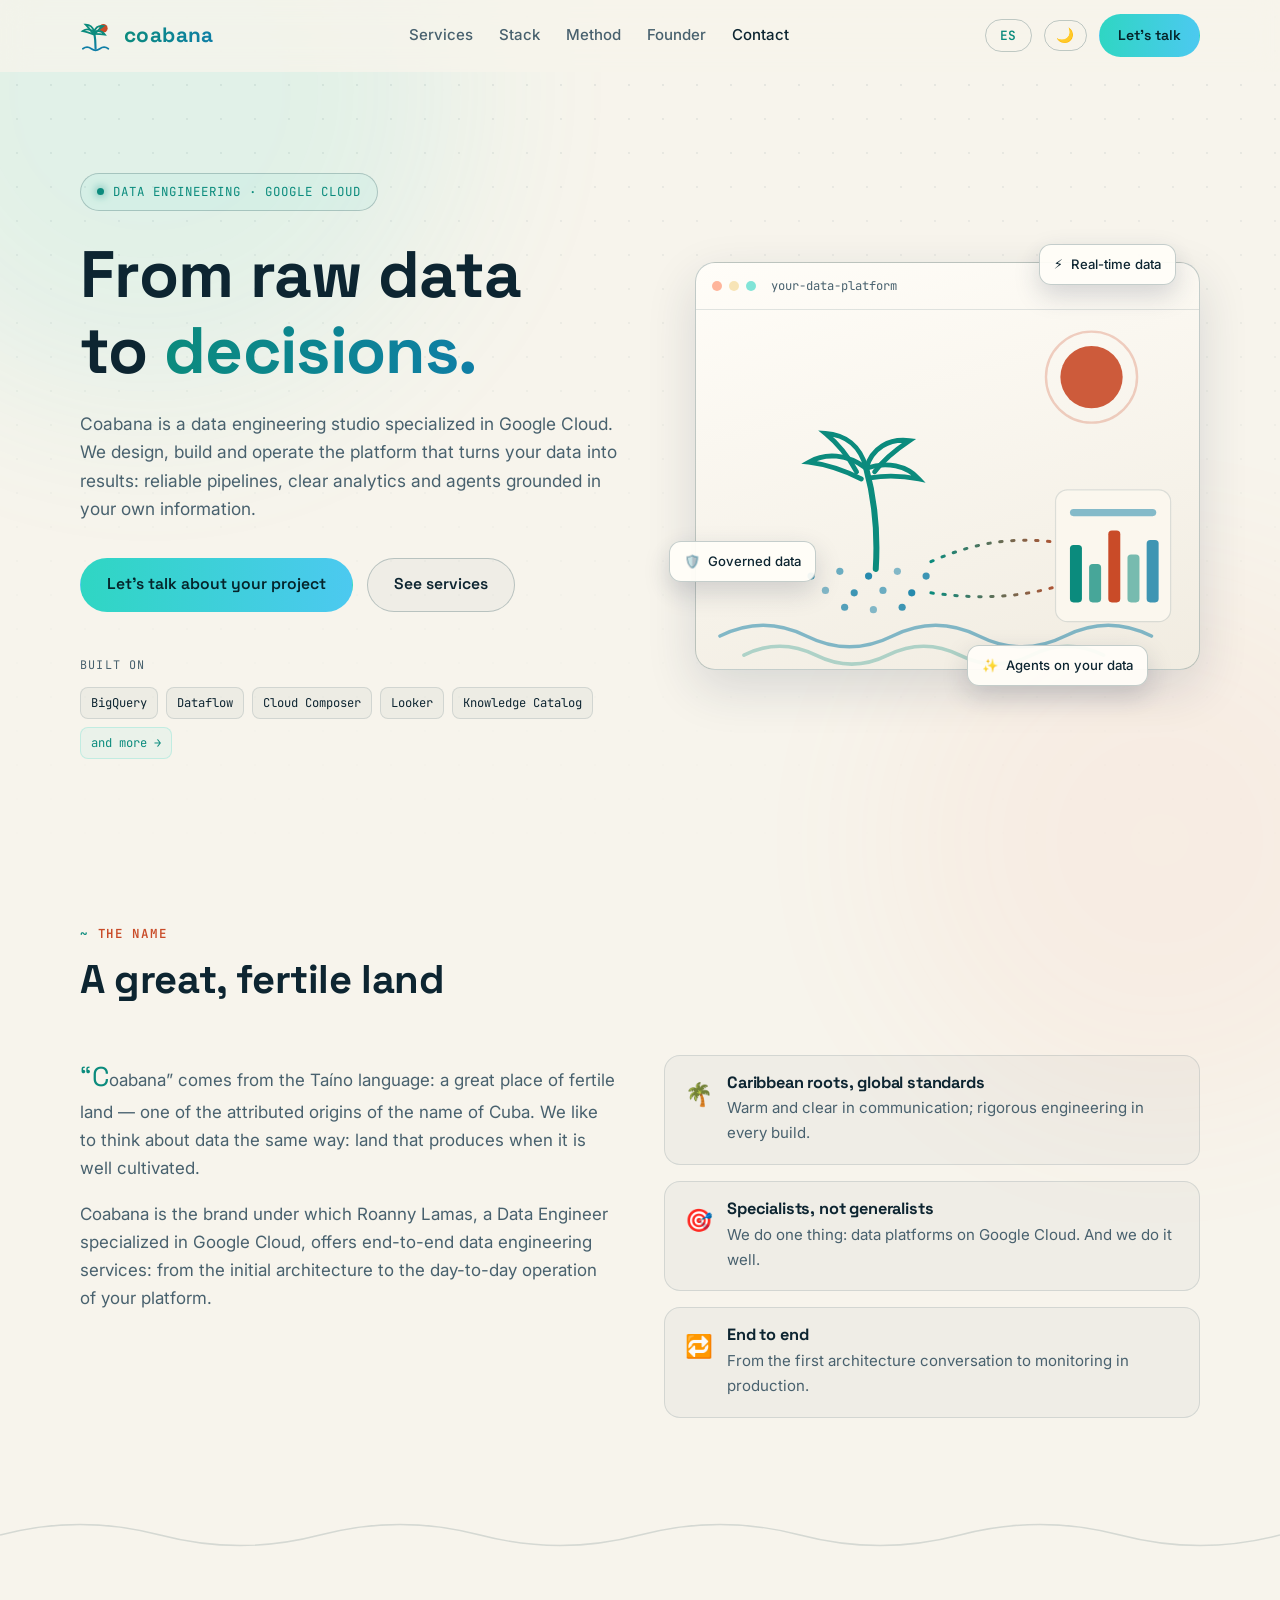
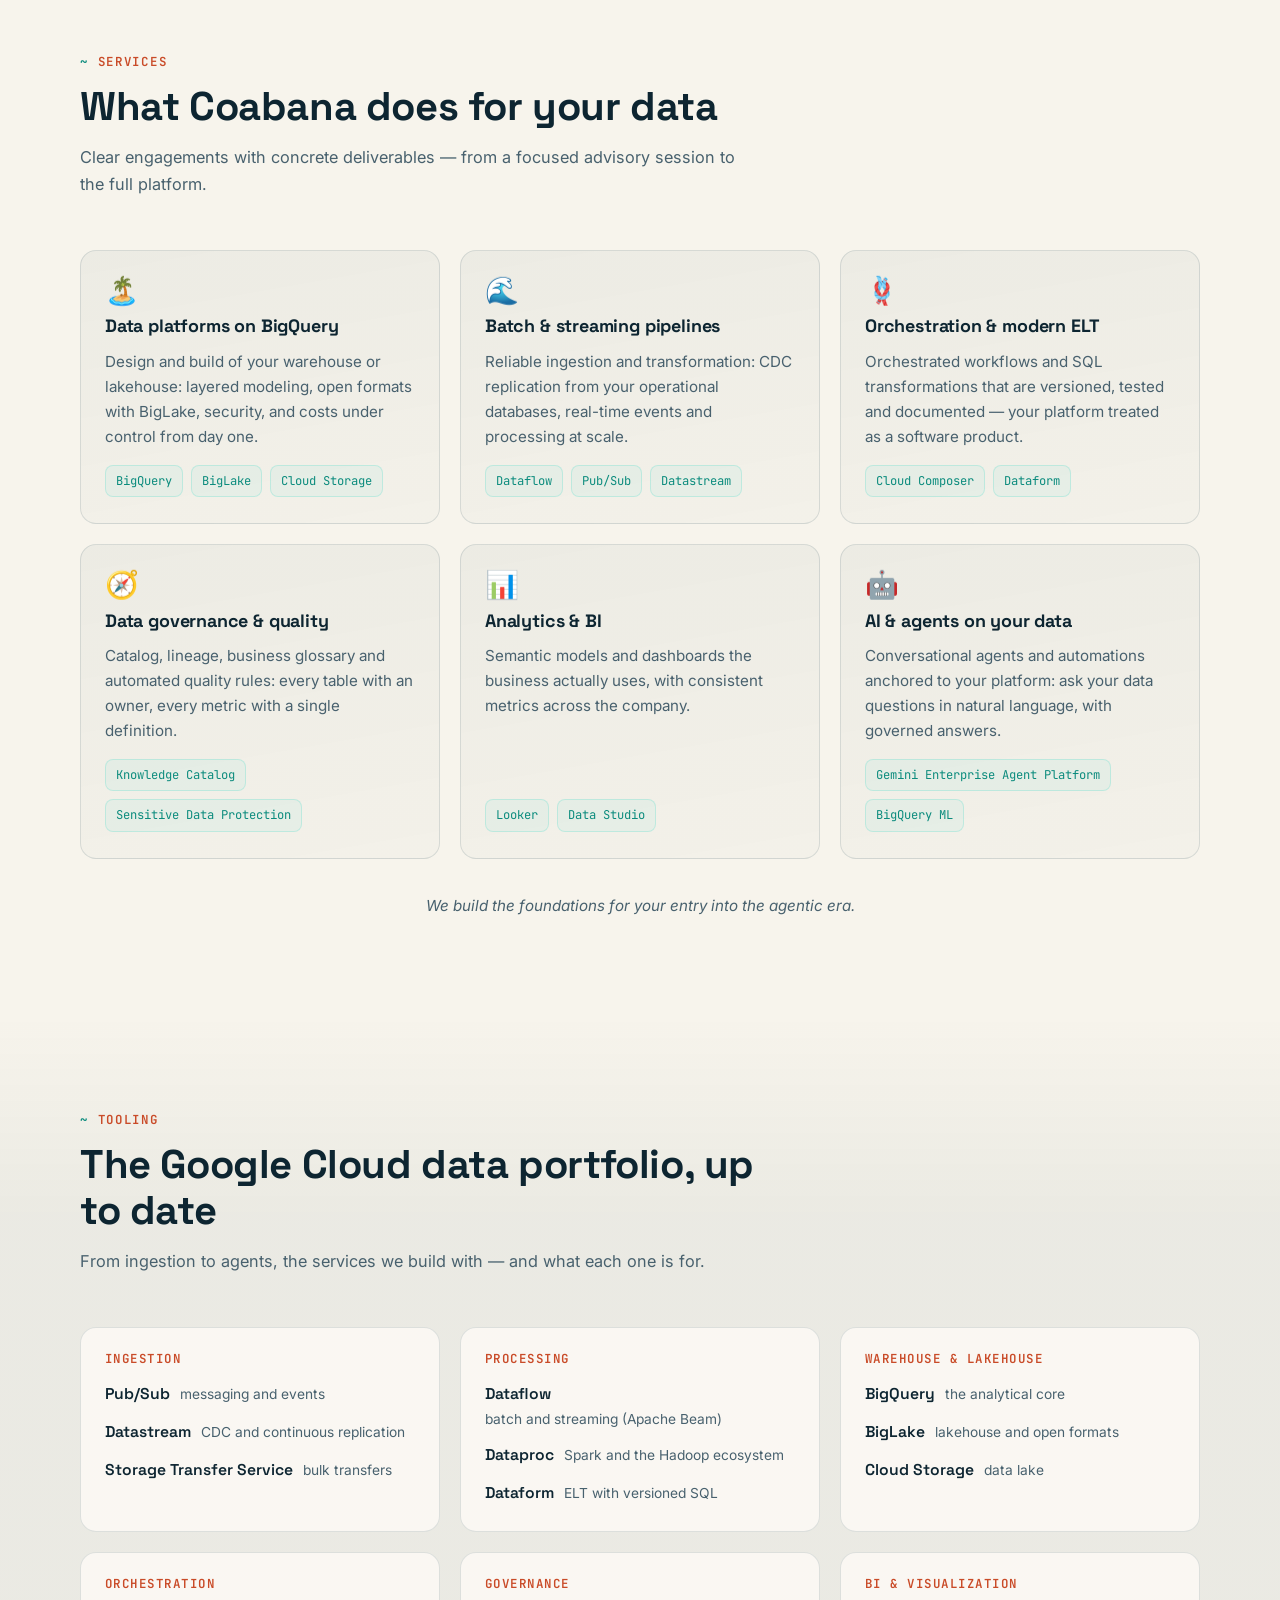
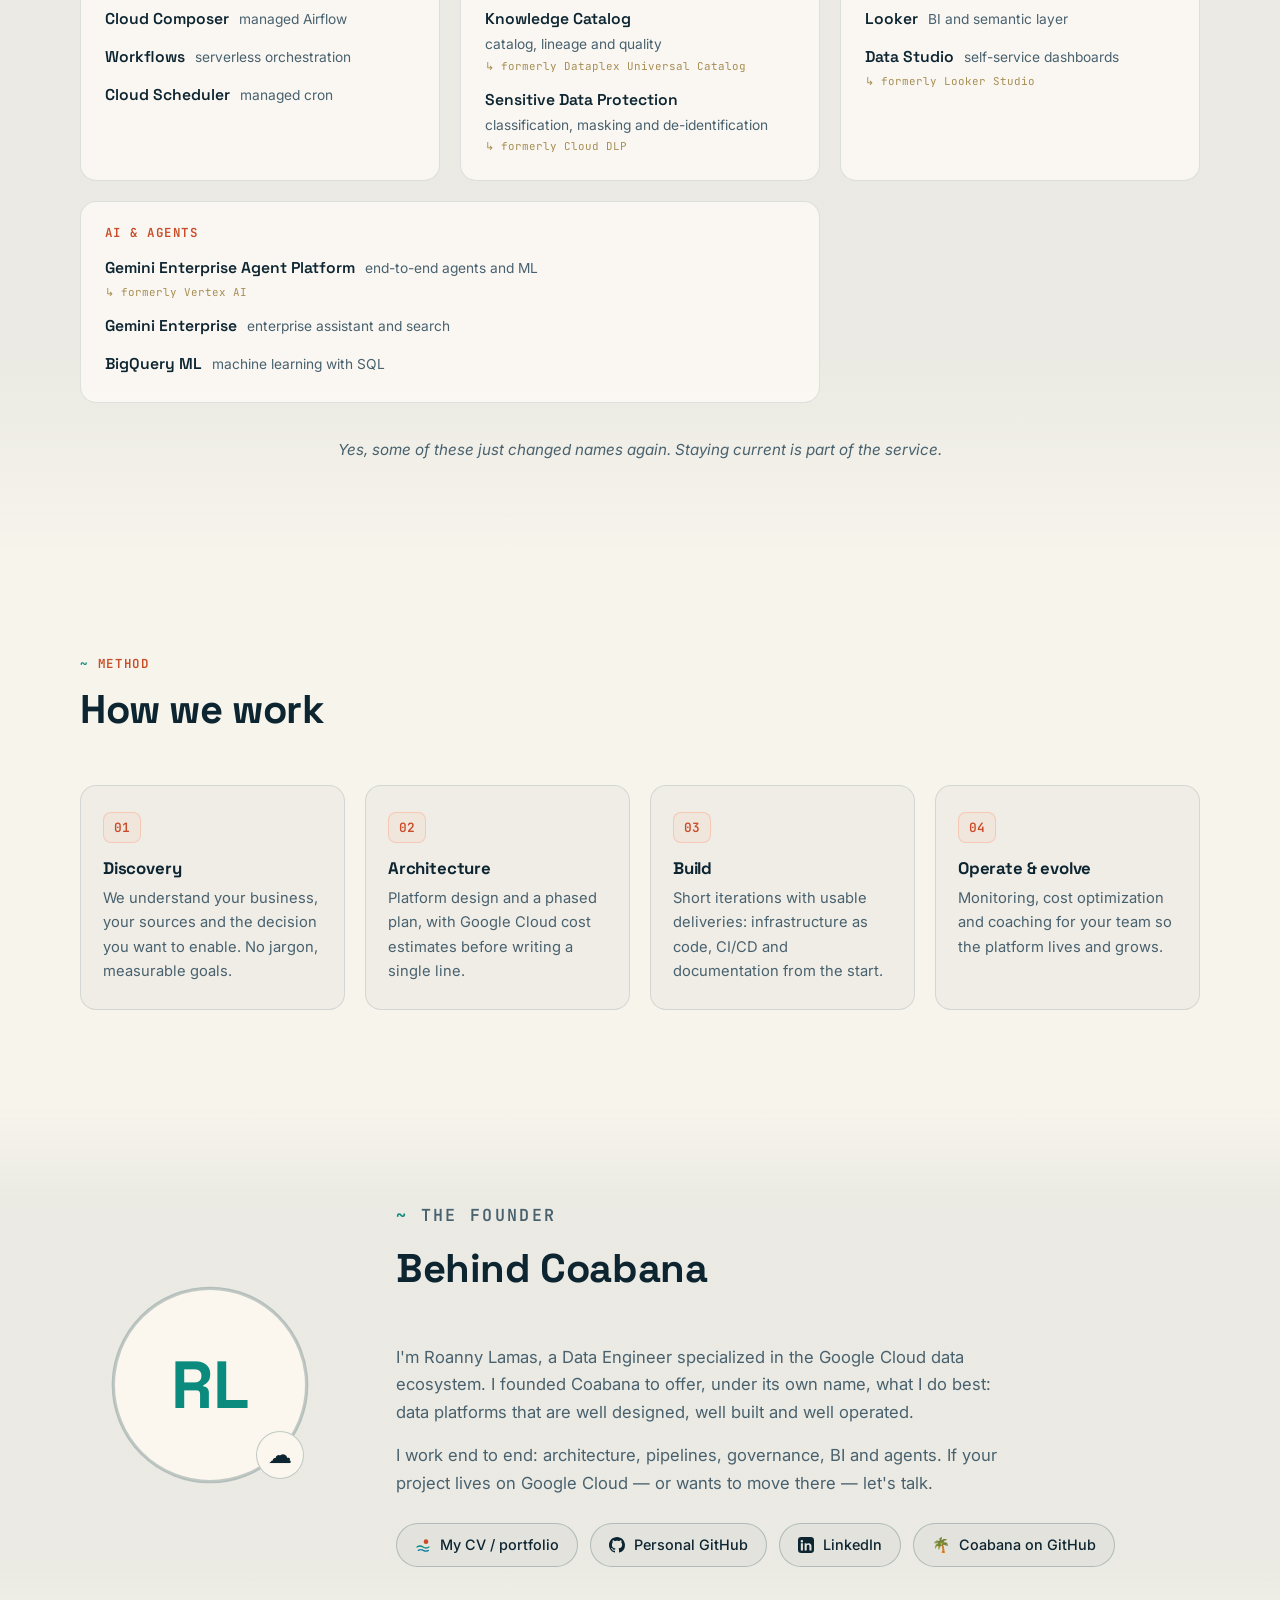
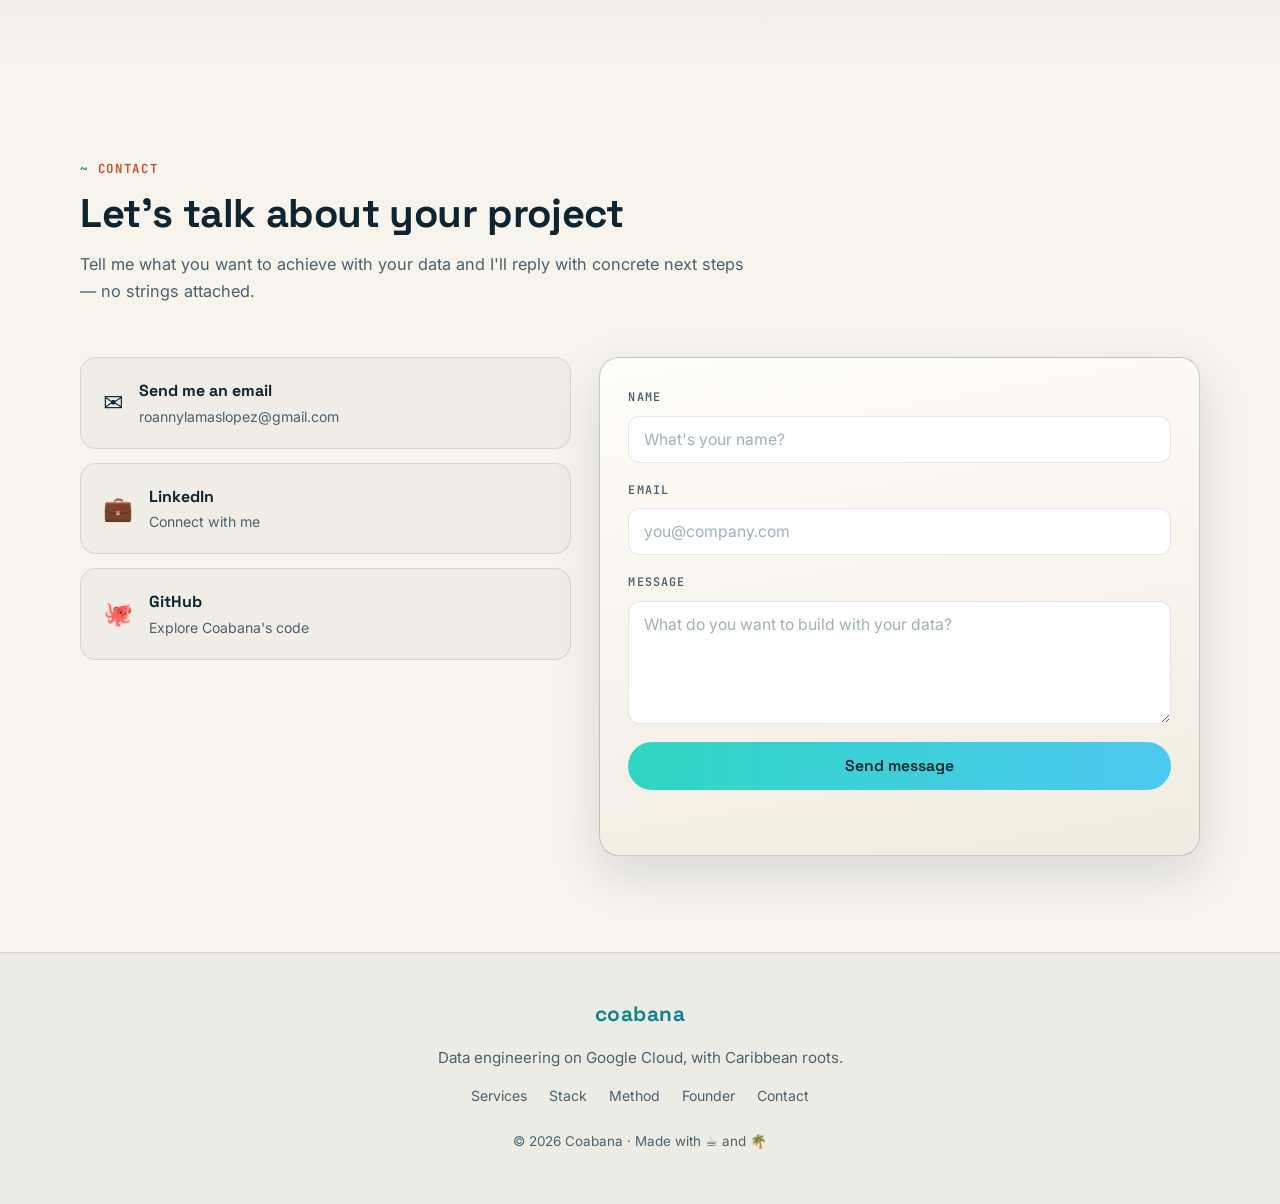
==== index.html @ ade32d85 "feat(brand): the tile for logo and favicons, drawn from the 48 grid Follow-up of round 4, agreed wit" ====
<!DOCTYPE html>
<html lang="es" id="top">
<head>
  <meta charset="UTF-8">
  <meta name="viewport" content="width=device-width, initial-scale=1.0">
  <title>Coabana — Ingeniería de Datos en Google Cloud</title>
  <meta name="description" content="Coabana diseña, construye y opera plataformas de datos en Google Cloud: BigQuery, Dataflow, Composer, Looker y agentes sobre tus datos." data-i18n-content="meta.desc">
  <meta name="theme-color" content="#07131d">
  <meta name="google-site-verification" content="7HIepAiK9BsFY3NRVw-7wOb9rEOfitxCJV_iQwWbcqk">

  <link rel="canonical" href="https://coabana.github.io/">

  <!-- Versiones por idioma (la página cambia con ?lang=) -->
  <link rel="alternate" hreflang="es" href="https://coabana.github.io/">
  <link rel="alternate" hreflang="en" href="https://coabana.github.io/?lang=en">
  <link rel="alternate" hreflang="x-default" href="https://coabana.github.io/">

  <!-- Open Graph -->
  <meta property="og:type" content="website">
  <meta property="og:title" content="Coabana — Ingeniería de Datos en Google Cloud">
  <meta property="og:description" content="Plataformas de datos en Google Cloud: pipelines confiables, analítica clara y agentes sobre tus propios datos.">
  <meta property="og:url" content="https://coabana.github.io/">
  <meta property="og:site_name" content="Coabana">
  <meta property="og:locale" content="es_ES">
  <meta property="og:locale:alternate" content="en_US">
  <meta property="og:image" content="https://coabana.github.io/og-image.jpg">
  <meta property="og:image:width" content="1200">
  <meta property="og:image:height" content="630">
  <meta property="og:image:alt" content="Coabana — Ingeniería de Datos en Google Cloud">

  <!-- Twitter -->
  <meta name="twitter:card" content="summary_large_image">
  <meta name="twitter:title" content="Coabana — Ingeniería de Datos en Google Cloud">
  <meta name="twitter:description" content="Plataformas de datos en Google Cloud: pipelines confiables, analítica clara y agentes sobre tus propios datos.">
  <meta name="twitter:image" content="https://coabana.github.io/og-image.jpg">
  <meta name="twitter:creator" content="@roannyll">

  <link rel="icon" type="image/svg+xml" href="assets/favicon.svg">
  <link rel="icon" type="image/png" sizes="32x32" href="assets/favicon-32.png">
  <link rel="icon" type="image/png" sizes="512x512" href="assets/mark-tile-512.png">

  <!-- Tipografía -->
  <link rel="preconnect" href="https://fonts.googleapis.com">
  <link rel="preconnect" href="https://fonts.gstatic.com" crossorigin>
  <!-- Fuentes en carga asíncrona: no bloquean el primer pintado; el texto
       sale con la fuente del sistema y cambia al llegar la de marca -->
  <link rel="preload" as="style" href="https://fonts.googleapis.com/css2?family=Space+Grotesk:wght@500;600;700&family=Inter:wght@400;500;600&family=JetBrains+Mono:wght@400;600&display=swap">
  <link href="https://fonts.googleapis.com/css2?family=Space+Grotesk:wght@500;600;700&family=Inter:wght@400;500;600&family=JetBrains+Mono:wght@400;600&display=swap" rel="stylesheet" media="print" onload="this.media='all'">
  <noscript><link href="https://fonts.googleapis.com/css2?family=Space+Grotesk:wght@500;600;700&family=Inter:wght@400;500;600&family=JetBrains+Mono:wght@400;600&display=swap" rel="stylesheet"></noscript>

  <link rel="stylesheet" href="css/style.css">

  <!-- Tema antes del primer render, para evitar parpadeos -->
  <script>
  (function(){
    var t = null;
    try {
      t = new URLSearchParams(location.search).get('theme') || localStorage.getItem('coabana-theme');
    } catch (e) { /* modo privado */ }
    if (t !== 'light' && t !== 'dark') {
      t = (window.matchMedia && window.matchMedia('(prefers-color-scheme: light)').matches) ? 'light' : 'dark';
    }
    if (t === 'light') document.documentElement.setAttribute('data-theme', 'light');
  })();
  </script>

  <!-- JSON-LD -->
  <script type="application/ld+json">
  {
    "@context": "https://schema.org",
    "@type": "ProfessionalService",
    "@id": "https://coabana.github.io/#coabana",
    "name": "Coabana",
    "description": "Estudio de ingeniería de datos especializado en Google Cloud.",
    "url": "https://coabana.github.io/",
    "logo": "https://coabana.github.io/assets/mark-tile-512.png",
    "image": "https://coabana.github.io/og-image.jpg",
    "email": "mailto:roannylamaslopez@gmail.com",
    "sameAs": ["https://github.com/Coabana"],
    "founder": {
      "@type": "Person",
      "name": "Roanny Lamas",
      "url": "https://roanny.github.io/",
      "sameAs": ["https://www.linkedin.com/in/roannylamaslopez", "https://github.com/roanny"]
    },
    "knowsAbout": ["Data Engineering", "Google Cloud", "BigQuery", "Dataflow", "Cloud Composer", "Looker", "Knowledge Catalog", "Gemini Enterprise Agent Platform"]
  }
  </script>
</head>
<body>

  <!-- Fondo decorativo -->
  <div class="bg-decor" aria-hidden="true">
    <div class="glow glow-turquoise"></div>
    <div class="glow glow-coral"></div>
    <div class="dots"></div>
  </div>

  <!-- ══════════ NAV ══════════ -->
  <header class="nav" id="nav">
    <div class="nav-inner">
      <a class="brand" href="#top" aria-label="Coabana — inicio">
        <svg class="brand-glyph" viewBox="0 0 48 48" fill="none" aria-hidden="true">
          <circle cx="33" cy="13" r="6" fill="var(--coral)"/>
          <path d="M22 42c0-10-1-18-2-24" stroke="url(#trunkGrad)" stroke-width="3" stroke-linecap="round"/>
          <path d="M20 18C14 14 8 14 4 17c6 1 11 3 16 5" fill="none" stroke="var(--turquoise)" stroke-width="2.6" stroke-linecap="round"/>
          <path d="M20 18c-2-7-7-10-12-10 4 4 7 8 10 12" fill="none" stroke="var(--turquoise)" stroke-width="2.6" stroke-linecap="round"/>
          <path d="M20 18c2-6 7-9 13-8-5 3-8 6-11 10" fill="none" stroke="var(--turquoise)" stroke-width="2.6" stroke-linecap="round"/>
          <path d="M20 18c6-2 12 0 15 4-6-1-11-1-15-1" fill="none" stroke="var(--turquoise)" stroke-width="2.6" stroke-linecap="round"/>
          <path d="M4 42c4-3 8-3 12 0s8 3 12 0 8-3 12 0" fill="none" stroke="var(--cyan)" stroke-width="2.4" stroke-linecap="round"/>
          <defs>
            <linearGradient id="trunkGrad" x1="20" y1="18" x2="22" y2="42" gradientUnits="userSpaceOnUse">
              <stop offset="0" stop-color="var(--turquoise)"/><stop offset="1" stop-color="var(--cyan)"/>
            </linearGradient>
          </defs>
        </svg>
        <span class="brand-name">coabana</span>
      </a>

      <nav class="nav-links" id="navLinks" aria-label="Secciones">
        <a href="#services" data-i18n="nav.services">Servicios</a>
        <a href="#stack" data-i18n="nav.stack">Stack</a>
        <a href="#process" data-i18n="nav.process">Método</a>
        <a href="#about" data-i18n="nav.about">Fundador</a>
        <a href="#contact" data-i18n="nav.contact">Contacto</a>
      </nav>

      <div class="nav-actions">
        <button class="lang-toggle" id="langToggle" type="button" aria-label="Switch to English">EN</button>
        <button class="theme-toggle" id="themeToggle" type="button" aria-label="Cambiar a tema claro" data-i18n-aria-label="nav.themeLight">☀️</button>
        <a class="btn btn-primary btn-small" href="#contact" data-i18n="nav.cta">Hablemos</a>
        <button class="hamburger" id="hamburger" type="button" aria-label="Abrir menú" aria-expanded="false" data-i18n-aria-label="nav.menu">
          <span></span><span></span><span></span>
        </button>
      </div>
    </div>
  </header>

  <main>

    <!-- ══════════ HERO ══════════ -->
    <section class="hero">
      <div class="container hero-grid">
        <div class="hero-copy">
          <p class="badge">
            <span class="badge-dot" aria-hidden="true"></span>
            <span data-i18n="hero.badge">Ingeniería de datos · Google Cloud</span>
          </p>
          <h1 class="hero-title">
            <span data-i18n="hero.h1a">Del dato crudo</span><br>
            <span data-i18n="hero.h1b">a la </span><span class="grad" data-i18n="hero.h1c">decisión.</span>
          </h1>
          <p class="hero-sub" data-i18n="hero.sub">
            Coabana es un estudio de ingeniería de datos especializado en Google Cloud.
            Diseñamos, construimos y operamos la plataforma que convierte tus datos en resultados:
            pipelines confiables, analítica clara y agentes sobre tu propia información.
          </p>
          <div class="hero-ctas">
            <a class="btn btn-primary" href="#contact" data-i18n="hero.cta1">Hablemos de tu proyecto</a>
            <a class="btn btn-ghost" href="#services" data-i18n="hero.cta2">Ver servicios</a>
          </div>
          <div class="hero-strip">
            <span class="strip-label" data-i18n="hero.strip">Construido sobre</span>
            <ul class="chips">
              <li class="chip">BigQuery</li>
              <li class="chip">Dataflow</li>
              <li class="chip">Cloud Composer</li>
              <li class="chip">Looker</li>
              <li class="chip">Knowledge Catalog</li>
              <li class="chip chip-accent"><a href="#stack" data-i18n="hero.stripMore">y más →</a></li>
            </ul>
          </div>
        </div>

        <!-- Escena visual: isla de datos -->
        <div class="hero-visual" aria-hidden="true">
          <div class="island-card">
            <div class="island-card-head">
              <span class="win-dot"></span><span class="win-dot"></span><span class="win-dot"></span>
              <span class="island-card-title" data-i18n="hero.card">tu-plataforma-de-datos</span>
            </div>
            <svg class="island-svg" viewBox="0 0 420 300" fill="none">
              <!-- sol -->
              <circle cx="330" cy="56" r="26" fill="var(--coral)" opacity="0.9"/>
              <circle cx="330" cy="56" r="38" stroke="var(--coral)" stroke-opacity="0.25" stroke-width="2"/>
              <!-- palma monolínea -->
              <path d="M150 216c2-34-2-62-8-84" stroke="var(--turquoise)" stroke-width="5" stroke-linecap="round"/>
              <path d="M142 132c-16-12-34-13-48-5 16 2 30 7 44 14" stroke="var(--turquoise)" stroke-width="4" stroke-linecap="round" fill="none"/>
              <path d="M142 132c-5-19-18-28-34-29 11 9 19 19 26 32" stroke="var(--turquoise)" stroke-width="4" stroke-linecap="round" fill="none"/>
              <path d="M142 132c5-17 19-25 36-23-12 8-21 15-29 26" stroke="var(--turquoise)" stroke-width="4" stroke-linecap="round" fill="none"/>
              <path d="M142 132c17-6 34-2 44 9-15-3-28-3-41-1" stroke="var(--turquoise)" stroke-width="4" stroke-linecap="round" fill="none"/>
              <!-- isla de datos: rejilla de puntos -->
              <g fill="var(--cyan)">
                <circle cx="96" cy="222" r="3" opacity=".9"/><circle cx="120" cy="218" r="3" opacity=".6"/>
                <circle cx="144" cy="222" r="3" opacity=".9"/><circle cx="168" cy="218" r="3" opacity=".5"/>
                <circle cx="192" cy="222" r="3" opacity=".8"/><circle cx="108" cy="234" r="3" opacity=".5"/>
                <circle cx="132" cy="236" r="3" opacity=".8"/><circle cx="156" cy="234" r="3" opacity=".6"/>
                <circle cx="180" cy="236" r="3" opacity=".9"/><circle cx="124" cy="248" r="3" opacity=".7"/>
                <circle cx="148" cy="250" r="3" opacity=".5"/><circle cx="172" cy="248" r="3" opacity=".8"/>
              </g>
              <!-- flujo de datos hacia el panel -->
              <path d="M196 210c40-18 76-22 118-14" stroke="url(#flowGrad)" stroke-width="2.5" stroke-dasharray="2 8" stroke-linecap="round" class="flow-line"/>
              <path d="M196 236c44 6 80 4 120-10" stroke="url(#flowGrad)" stroke-width="2.5" stroke-dasharray="2 8" stroke-linecap="round" class="flow-line flow-line-2"/>
              <!-- mini dashboard -->
              <g>
                <rect x="300" y="150" width="96" height="110" rx="10" fill="var(--panel-2)" stroke="var(--line)"/>
                <rect x="312" y="166" width="72" height="6" rx="3" fill="var(--cyan)" opacity=".5"/>
                <rect x="312" y="196" width="10" height="48" rx="3" fill="var(--turquoise)"/>
                <rect x="328" y="212" width="10" height="32" rx="3" fill="var(--turquoise)" opacity=".75"/>
                <rect x="344" y="184" width="10" height="60" rx="3" fill="var(--coral)"/>
                <rect x="360" y="204" width="10" height="40" rx="3" fill="var(--turquoise)" opacity=".55"/>
                <rect x="376" y="192" width="10" height="52" rx="3" fill="var(--cyan)" opacity=".8"/>
              </g>
              <!-- olas -->
              <path d="M20 272c24-12 48-12 72 0s48 12 72 0 48-12 72 0 48 12 72 0 48-12 72 0" stroke="var(--cyan)" stroke-opacity=".5" stroke-width="3" stroke-linecap="round" fill="none"/>
              <path d="M40 288c20-10 40-10 60 0s40 10 60 0 40-10 60 0 40 10 60 0 40-10 60 0" stroke="var(--turquoise)" stroke-opacity=".3" stroke-width="3" stroke-linecap="round" fill="none"/>
              <defs>
                <linearGradient id="flowGrad" x1="196" y1="210" x2="316" y2="210" gradientUnits="userSpaceOnUse">
                  <stop offset="0" stop-color="var(--turquoise)"/><stop offset="1" stop-color="var(--coral)"/>
                </linearGradient>
              </defs>
            </svg>
          </div>
          <div class="float-chip chip-a"><span class="chip-icon">⚡</span><span data-i18n="hero.chip1">Datos en tiempo real</span></div>
          <div class="float-chip chip-b"><span class="chip-icon">🛡️</span><span data-i18n="hero.chip2">Datos gobernados</span></div>
          <div class="float-chip chip-c"><span class="chip-icon">✨</span><span data-i18n="hero.chip3">Agentes sobre tus datos</span></div>
        </div>
      </div>
    </section>

    <!-- ══════════ LA MARCA ══════════ -->
    <section class="section" id="brand">
      <div class="container">
        <div class="section-head reveal">
          <p class="kicker" data-i18n="brand.kicker">El nombre</p>
          <h2 data-i18n="brand.title">Una tierra grande y fértil</h2>
        </div>
        <div class="brand-grid">
          <div class="brand-story reveal">
            <p data-i18n="brand.p1">
              «Coabana» viene del taíno: gran lugar de tierra fértil — uno de los orígenes que se
              atribuyen al nombre de Cuba. Nos gusta pensar los datos de la misma manera: una tierra
              que, bien cultivada, produce.
            </p>
            <p data-i18n="brand.p2">
              Coabana es la marca desde la que Roanny Lamas, Ingeniero de Datos especializado en Google Cloud,
              ofrece servicios de ingeniería de datos de punta a punta: desde la arquitectura inicial
              hasta la operación diaria de tu plataforma.
            </p>
          </div>
          <div class="brand-pillars">
            <div class="pillar reveal">
              <span class="pillar-icon" aria-hidden="true">🌴</span>
              <h3 data-i18n="brand.b1t">Raíz caribeña, estándar global</h3>
              <p data-i18n="brand.b1d">Cercanía y claridad al comunicar; rigor de ingeniería al construir.</p>
            </div>
            <div class="pillar reveal">
              <span class="pillar-icon" aria-hidden="true">🎯</span>
              <h3 data-i18n="brand.b2t">Especialistas, no generalistas</h3>
              <p data-i18n="brand.b2d">Hacemos una sola cosa: plataformas de datos en Google Cloud. Y la hacemos bien.</p>
            </div>
            <div class="pillar reveal">
              <span class="pillar-icon" aria-hidden="true">🔁</span>
              <h3 data-i18n="brand.b3t">De punta a punta</h3>
              <p data-i18n="brand.b3d">De la primera conversación de arquitectura al monitoreo en producción.</p>
            </div>
          </div>
        </div>
      </div>
    </section>

    <div class="wave-divider" aria-hidden="true">
      <svg viewBox="0 0 1440 60" preserveAspectRatio="none" fill="none">
        <path d="M0 30c60-20 120-20 180 0s120 20 180 0 120-20 180 0 120 20 180 0 120-20 180 0 120 20 180 0 120-20 180 0 120 20 180 0" stroke="var(--line-strong)" stroke-width="2"/>
      </svg>
    </div>

    <!-- ══════════ SERVICIOS ══════════ -->
    <section class="section" id="services">
      <div class="container">
        <div class="section-head reveal">
          <p class="kicker" data-i18n="services.kicker">Servicios</p>
          <h2 data-i18n="services.title">Lo que Coabana hace por tus datos</h2>
          <p class="section-sub" data-i18n="services.sub">
            Compromisos claros con entregables concretos — desde una asesoría puntual hasta la plataforma completa.
          </p>
        </div>

        <div class="cards-grid">
          <article class="card reveal">
            <span class="card-icon" aria-hidden="true">🏝️</span>
            <h3 data-i18n="services.s1t">Plataformas de datos en BigQuery</h3>
            <p data-i18n="services.s1d">Diseño y construcción de tu warehouse o lakehouse: modelado por capas, formatos abiertos con BigLake, seguridad y costos bajo control desde el primer día.</p>
            <ul class="chips card-chips"><li class="chip chip-accent">BigQuery</li><li class="chip chip-accent">BigLake</li><li class="chip chip-accent">Cloud Storage</li></ul>
          </article>

          <article class="card reveal">
            <span class="card-icon" aria-hidden="true">🌊</span>
            <h3 data-i18n="services.s2t">Pipelines batch y streaming</h3>
            <p data-i18n="services.s2d">Ingesta y transformación confiables: réplica CDC de tus bases operacionales, eventos en tiempo real y procesamiento a escala.</p>
            <ul class="chips card-chips"><li class="chip chip-accent">Dataflow</li><li class="chip chip-accent">Pub/Sub</li><li class="chip chip-accent">Datastream</li></ul>
          </article>

          <article class="card reveal">
            <span class="card-icon" aria-hidden="true">🪢</span>
            <h3 data-i18n="services.s3t">Orquestación y ELT moderno</h3>
            <p data-i18n="services.s3d">Flujos orquestados y transformaciones SQL versionadas, probadas y documentadas — tu plataforma tratada como un producto de software.</p>
            <ul class="chips card-chips"><li class="chip chip-accent">Cloud Composer</li><li class="chip chip-accent">Dataform</li></ul>
          </article>

          <article class="card reveal">
            <span class="card-icon" aria-hidden="true">🧭</span>
            <h3 data-i18n="services.s4t">Gobierno y calidad del dato</h3>
            <p data-i18n="services.s4d">Catálogo, linaje, glosario de negocio y reglas de calidad automatizadas: cada tabla con dueño y cada métrica con una sola definición.</p>
            <ul class="chips card-chips"><li class="chip chip-accent">Knowledge Catalog</li><li class="chip chip-accent">Sensitive Data Protection</li></ul>
          </article>

          <article class="card reveal">
            <span class="card-icon" aria-hidden="true">📊</span>
            <h3 data-i18n="services.s5t">Analítica y BI</h3>
            <p data-i18n="services.s5d">Modelos semánticos y dashboards que el negocio usa de verdad, con métricas consistentes en toda la empresa.</p>
            <ul class="chips card-chips"><li class="chip chip-accent">Looker</li><li class="chip chip-accent">Data Studio</li></ul>
          </article>

          <article class="card reveal">
            <span class="card-icon" aria-hidden="true">🤖</span>
            <h3 data-i18n="services.s6t">IA y agentes sobre tus datos</h3>
            <p data-i18n="services.s6d">Agentes conversacionales y automatizaciones anclados en tu plataforma: pregunta a tus datos en lenguaje natural, con respuestas gobernadas.</p>
            <ul class="chips card-chips"><li class="chip chip-accent">Gemini Enterprise Agent Platform</li><li class="chip chip-accent">BigQuery ML</li></ul>
          </article>
        </div>

        <p class="stack-note reveal" data-i18n="services.note">
          Construimos los cimientos para tu entrada a la era agéntica.
        </p>
      </div>
    </section>

    <!-- ══════════ STACK ══════════ -->
    <section class="section section-alt" id="stack">
      <div class="container">
        <div class="section-head reveal">
          <p class="kicker" data-i18n="stack.kicker">Herramientas</p>
          <h2 data-i18n="stack.title">El portafolio de datos de Google Cloud, al día</h2>
          <p class="section-sub" data-i18n="stack.sub">
            De la ingesta a los agentes, los servicios con los que construimos — y para qué sirve cada uno.
          </p>
        </div>

        <div class="stack-grid">
          <div class="stack-group reveal">
            <h3 data-i18n="stack.g1">Ingesta</h3>
            <ul>
              <li><strong>Pub/Sub</strong><span data-i18n="stack.g1a">mensajería y eventos</span></li>
              <li><strong>Datastream</strong><span data-i18n="stack.g1b">CDC y réplica continua</span></li>
              <li><strong>Storage Transfer Service</strong><span data-i18n="stack.g1c">cargas masivas</span></li>
            </ul>
          </div>
          <div class="stack-group reveal">
            <h3 data-i18n="stack.g2">Procesamiento</h3>
            <ul>
              <li><strong>Dataflow</strong><span data-i18n="stack.g2a">batch y streaming (Apache Beam)</span></li>
              <li><strong>Dataproc</strong><span data-i18n="stack.g2b">Spark y ecosistema Hadoop</span></li>
              <li><strong>Dataform</strong><span data-i18n="stack.g2c">ELT con SQL versionado</span></li>
            </ul>
          </div>
          <div class="stack-group reveal">
            <h3 data-i18n="stack.g3">Warehouse y lakehouse</h3>
            <ul>
              <li><strong>BigQuery</strong><span data-i18n="stack.g3a">el corazón analítico</span></li>
              <li><strong>BigLake</strong><span data-i18n="stack.g3b">lakehouse y formatos abiertos</span></li>
              <li><strong>Cloud Storage</strong><span data-i18n="stack.g3c">data lake</span></li>
            </ul>
          </div>
          <div class="stack-group reveal">
            <h3 data-i18n="stack.g4">Orquestación</h3>
            <ul>
              <li><strong>Cloud Composer</strong><span data-i18n="stack.g4a">Airflow gestionado</span></li>
              <li><strong>Workflows</strong><span data-i18n="stack.g4b">orquestación serverless</span></li>
              <li><strong>Cloud Scheduler</strong><span data-i18n="stack.g4c">cron gestionado</span></li>
            </ul>
          </div>
          <div class="stack-group reveal">
            <h3 data-i18n="stack.g5">Gobierno</h3>
            <ul>
              <li>
                <strong>Knowledge Catalog</strong><span data-i18n="stack.g5a">catálogo, linaje y calidad</span>
                <em class="was" data-i18n="stack.g5was">antes Dataplex Universal Catalog</em>
              </li>
              <li>
                <strong>Sensitive Data Protection</strong><span data-i18n="stack.g5b">clasificación, enmascaramiento y desidentificación</span>
                <em class="was" data-i18n="stack.g5bwas">antes Cloud DLP</em>
              </li>
            </ul>
          </div>
          <div class="stack-group reveal">
            <h3 data-i18n="stack.g6">BI y visualización</h3>
            <ul>
              <li><strong>Looker</strong><span data-i18n="stack.g6a">BI y capa semántica</span></li>
              <li>
                <strong>Data Studio</strong><span data-i18n="stack.g6b">dashboards de autoservicio</span>
                <em class="was" data-i18n="stack.g6bwas">antes Looker Studio</em>
              </li>
            </ul>
          </div>
          <div class="stack-group stack-group-wide reveal">
            <h3 data-i18n="stack.g7">IA y agentes</h3>
            <ul>
              <li>
                <strong>Gemini Enterprise Agent Platform</strong><span data-i18n="stack.g7a">agentes y ML de punta a punta</span>
                <em class="was" data-i18n="stack.g7was">antes Vertex AI</em>
              </li>
              <li><strong>Gemini Enterprise</strong><span data-i18n="stack.g7b">asistente y búsqueda empresarial</span></li>
              <li><strong>BigQuery ML</strong><span data-i18n="stack.g7c">machine learning con SQL</span></li>
            </ul>
          </div>
        </div>

        <p class="stack-note reveal" data-i18n="stack.note">
          Sí, algunos acaban de cambiar de nombre. Mantenerse al día también es parte del servicio.
        </p>
      </div>
    </section>

    <!-- ══════════ MÉTODO ══════════ -->
    <section class="section" id="process">
      <div class="container">
        <div class="section-head reveal">
          <p class="kicker" data-i18n="process.kicker">Método</p>
          <h2 data-i18n="process.title">Cómo trabajamos</h2>
        </div>
        <ol class="steps">
          <li class="step reveal">
            <span class="step-num">01</span>
            <h3 data-i18n="process.p1t">Descubrimiento</h3>
            <p data-i18n="process.p1d">Entendemos tu negocio, tus fuentes y la decisión que quieres habilitar. Sin jerga, con objetivos medibles.</p>
          </li>
          <li class="step reveal">
            <span class="step-num">02</span>
            <h3 data-i18n="process.p2t">Arquitectura</h3>
            <p data-i18n="process.p2d">Diseño de la plataforma y plan por fases, con estimación de costos de Google Cloud antes de escribir una línea.</p>
          </li>
          <li class="step reveal">
            <span class="step-num">03</span>
            <h3 data-i18n="process.p3t">Construcción</h3>
            <p data-i18n="process.p3d">Iteraciones cortas con entregas usables: infraestructura como código, CI/CD y documentación desde el inicio.</p>
          </li>
          <li class="step reveal">
            <span class="step-num">04</span>
            <h3 data-i18n="process.p4t">Operación y evolución</h3>
            <p data-i18n="process.p4d">Monitoreo, optimización de costos y acompañamiento a tu equipo para que la plataforma viva y crezca.</p>
          </li>
        </ol>
      </div>
    </section>

    <!-- ══════════ FUNDADOR ══════════ -->
    <section class="section section-alt" id="about">
      <div class="container founder-grid">
        <div class="founder-visual reveal" aria-hidden="true">
          <div class="avatar">
            <svg viewBox="0 0 120 120" fill="none">
              <circle cx="60" cy="60" r="58" fill="var(--panel-2)" stroke="var(--line-strong)" stroke-width="2"/>
              <text x="60" y="74" text-anchor="middle" font-family="Space Grotesk, sans-serif" font-size="40" font-weight="700" fill="var(--turquoise)">RL</text>
            </svg>
            <span class="avatar-badge">☁️</span>
          </div>
        </div>
        <div class="founder-copy">
          <div class="section-head reveal">
            <p class="kicker" data-i18n="about.kicker">El fundador</p>
            <h2 data-i18n="about.title">Detrás de Coabana</h2>
          </div>
          <p class="reveal" data-i18n="about.p1">
            Soy Roanny Lamas, Ingeniero de Datos especializado en el ecosistema de datos de Google Cloud.
            Fundé Coabana para ofrecer, con nombre propio, lo que mejor sé hacer: plataformas de datos
            bien diseñadas, bien construidas y bien operadas.
          </p>
          <p class="reveal" data-i18n="about.p2">
            Trabajo de punta a punta: arquitectura, pipelines, gobierno, BI y agentes.
            Si tu proyecto vive en Google Cloud — o quiere mudarse — hablemos.
          </p>
          <div class="founder-links reveal">
            <a class="pill-link" href="https://roanny.github.io/" target="_blank" rel="noopener">
              <svg viewBox="0 0 48 48" width="16" height="16" fill="none" aria-hidden="true">
                <circle cx="33" cy="14" r="7" fill="var(--coral)"/>
                <path d="M6 30c6-4 12-4 18 0s12 4 18 0" stroke="var(--turquoise)" stroke-width="4" fill="none" stroke-linecap="round"/>
                <path d="M10 40c5-3 10-3 15 0s10 3 15 0" stroke="var(--cyan)" stroke-width="4" fill="none" stroke-linecap="round"/>
              </svg>
              <span data-i18n="about.link4">Mi CV / portafolio</span>
            </a>
            <a class="pill-link" href="https://github.com/roanny" target="_blank" rel="noopener">
              <svg viewBox="0 0 16 16" width="16" height="16" fill="currentColor" aria-hidden="true"><path d="M8 0C3.58 0 0 3.58 0 8c0 3.54 2.29 6.53 5.47 7.59.4.07.55-.17.55-.38 0-.19-.01-.82-.01-1.49-2.01.37-2.53-.49-2.69-.94-.09-.23-.48-.94-.82-1.13-.28-.15-.68-.52-.01-.53.63-.01 1.08.58 1.23.82.72 1.21 1.87.87 2.33.66.07-.52.28-.87.51-1.07-1.78-.2-3.64-.89-3.64-3.95 0-.87.31-1.59.82-2.15-.08-.2-.36-1.02.08-2.12 0 0 .67-.21 2.2.82.64-.18 1.32-.27 2-.27s1.36.09 2 .27c1.53-1.04 2.2-.82 2.2-.82.44 1.1.16 1.92.08 2.12.51.56.82 1.27.82 2.15 0 3.07-1.87 3.75-3.65 3.95.29.25.54.73.54 1.48 0 1.07-.01 1.93-.01 2.2 0 .21.15.46.55.38A8.01 8.01 0 0 0 16 8c0-4.42-3.58-8-8-8Z"/></svg>
              <span data-i18n="about.link1">GitHub personal</span>
            </a>
            <a class="pill-link" href="https://www.linkedin.com/in/roannylamaslopez" target="_blank" rel="noopener">
              <svg viewBox="0 0 16 16" width="16" height="16" fill="currentColor" aria-hidden="true"><path d="M12.68 0H3.32A3.32 3.32 0 0 0 0 3.32v9.36A3.32 3.32 0 0 0 3.32 16h9.36A3.32 3.32 0 0 0 16 12.68V3.32A3.32 3.32 0 0 0 12.68 0ZM4.94 13.5H2.83V6.34h2.11v7.16ZM3.88 5.43a1.23 1.23 0 1 1 0-2.46 1.23 1.23 0 0 1 0 2.46Zm9.62 8.07h-2.11V9.77c0-.89-.02-2.03-1.24-2.03-1.24 0-1.43.97-1.43 1.97v3.79H6.61V6.34h2.02v.98h.03c.28-.53.97-1.1 2-1.1 2.14 0 2.84 1.41 2.84 3.24v4.04Z"/></svg>
              <span>LinkedIn</span>
            </a>
            <a class="pill-link" href="https://github.com/Coabana" target="_blank" rel="noopener">
              <span aria-hidden="true">🌴</span>
              <span data-i18n="about.link3">Coabana en GitHub</span>
            </a>
          </div>
        </div>
      </div>
    </section>

    <!-- ══════════ CONTACTO ══════════ -->
    <section class="section" id="contact">
      <div class="container">
        <div class="section-head reveal">
          <p class="kicker" data-i18n="contact.kicker">Contacto</p>
          <h2 data-i18n="contact.title">Hablemos de tu proyecto</h2>
          <p class="section-sub" data-i18n="contact.sub">
            Cuéntame qué quieres lograr con tus datos y te respondo con próximos pasos concretos — sin compromiso.
          </p>
        </div>

        <div class="contact-grid">
          <div class="contact-channels reveal">
            <a class="channel" href="mailto:roannylamaslopez@gmail.com">
              <span class="channel-icon" aria-hidden="true">✉️</span>
              <span class="channel-body">
                <strong data-i18n="contact.emailT">Escríbeme un correo</strong>
                <span>roannylamaslopez@gmail.com</span>
              </span>
            </a>
            <a class="channel" href="https://www.linkedin.com/in/roannylamaslopez" target="_blank" rel="noopener">
              <span class="channel-icon" aria-hidden="true">💼</span>
              <span class="channel-body">
                <strong>LinkedIn</strong>
                <span data-i18n="contact.liD">Conecta conmigo</span>
              </span>
            </a>
            <a class="channel" href="https://github.com/Coabana" target="_blank" rel="noopener">
              <span class="channel-icon" aria-hidden="true">🐙</span>
              <span class="channel-body">
                <strong>GitHub</strong>
                <span data-i18n="contact.ghD">Explora el código de Coabana</span>
              </span>
            </a>
          </div>

          <form class="contact-form reveal" id="contactForm" novalidate>
            <div class="form-row">
              <label for="fName" data-i18n="form.name">Nombre</label>
              <input id="fName" name="name" type="text" required autocomplete="name" data-i18n-placeholder="form.namePh" placeholder="¿Cómo te llamas?">
            </div>
            <div class="form-row">
              <label for="fEmail" data-i18n="form.email">Correo</label>
              <input id="fEmail" name="email" type="email" required autocomplete="email" data-i18n-placeholder="form.emailPh" placeholder="tu@empresa.com">
            </div>
            <div class="form-row">
              <label for="fMsg" data-i18n="form.msg">Mensaje</label>
              <textarea id="fMsg" name="message" rows="5" required data-i18n-placeholder="form.msgPh" placeholder="¿Qué quieres construir con tus datos?"></textarea>
            </div>
            <!-- honeypot anti-spam -->
            <input type="text" name="_gotcha" tabindex="-1" autocomplete="off" class="hp" aria-hidden="true">
            <button class="btn btn-primary btn-block" type="submit" data-i18n="form.send">Enviar mensaje</button>
            <p class="form-status" id="formStatus" role="status" aria-live="polite"></p>
          </form>
        </div>
      </div>
    </section>
  </main>

  <!-- ══════════ FOOTER ══════════ -->
  <footer class="footer">
    <div class="container footer-inner">
      <a class="brand" href="#top" aria-label="Coabana — inicio">
        <span class="brand-name">coabana</span>
      </a>
      <p class="footer-tag" data-i18n="footer.tag">Ingeniería de datos en Google Cloud, con raíz caribeña.</p>
      <nav class="footer-links" aria-label="Secciones (pie)">
        <a href="#services" data-i18n="nav.services">Servicios</a>
        <a href="#stack" data-i18n="nav.stack">Stack</a>
        <a href="#process" data-i18n="nav.process">Método</a>
        <a href="#about" data-i18n="nav.about">Fundador</a>
        <a href="#contact" data-i18n="nav.contact">Contacto</a>
      </nav>
      <p class="footer-copy">© <span id="year">2026</span> Coabana · <span data-i18n="footer.made">Hecho con ☕ y 🌴</span></p>
    </div>
  </footer>

  <script src="js/i18n.js"></script>
  <script src="js/main.js"></script>
</body>
</html>
---- css/style.css ----
/* ══════════════════════════════════════════════════════════
   Coabana — Ingeniería de Datos en Google Cloud
   Tema: caribeño-tech oscuro
   ══════════════════════════════════════════════════════════ */

:root {
  /* Paleta: océano profundo + turquesa + coral + arena */
  --bg: #07131d;
  --bg-2: #0a1926;
  --panel: #0d2030;
  --panel-2: #102638;
  --line: rgba(158, 216, 219, 0.10);
  --line-strong: rgba(158, 216, 219, 0.22);
  --ink: #eaf4f4;
  --muted: #93adbc;
  --turquoise: #2fd6c3;
  --cyan: #4cc9f0;
  --coral: #ff8f6b;
  --sand: #f4d58d;

  --grad-sea: linear-gradient(92deg, var(--turquoise), var(--cyan));
  --grad-sunset: linear-gradient(92deg, var(--coral), var(--sand));

  --font-display: "Space Grotesk", "Segoe UI", system-ui, sans-serif;
  --font-body: "Inter", "Segoe UI", system-ui, sans-serif;
  --font-mono: "JetBrains Mono", "SFMono-Regular", Consolas, monospace;

  --radius: 16px;
  --nav-h: 72px;
  --shadow: 0 18px 50px rgba(2, 8, 14, 0.55);

  /* Superficies y matices dependientes del tema */
  --raise: rgba(255, 255, 255, 0.02);
  --raise-strong: rgba(255, 255, 255, 0.03);
  --card-grad-top: rgba(255, 255, 255, 0.03);
  --card-grad-bottom: rgba(255, 255, 255, 0.008);
  --card-shadow: 0 16px 40px rgba(2, 8, 14, 0.45);
  --chip-bg: rgba(255, 255, 255, 0.025);
  --stack-bg: rgba(7, 19, 29, 0.55);
  --alt-band: rgba(16, 38, 56, 0.45);
  --float-bg: rgba(13, 32, 48, 0.92);
  --float-shadow: 0 10px 26px rgba(2, 8, 14, 0.5);
  --input-bg: rgba(7, 19, 29, 0.7);
  --placeholder-color: rgba(147, 173, 188, 0.5);
  --footer-bg: rgba(5, 13, 20, 0.6);
  --nav-bg: rgba(7, 19, 29, 0.78);
  --nav-bg-scrolled: rgba(7, 19, 29, 0.92);
  --nav-bg-mobile: rgba(7, 19, 29, 0.98);
  --dots-color: rgba(158, 216, 219, 0.09);
  --glow-opacity: 0.16;

  /* Tintes de acento (iguales en ambos temas) */
  --tint-6: rgba(47, 214, 195, 0.06);
  --tint-8: rgba(47, 214, 195, 0.08);
  --tint-14: rgba(47, 214, 195, 0.14);
  --tint-22: rgba(47, 214, 195, 0.22);
  --tint-32: rgba(47, 214, 195, 0.32);
  --tint-35: rgba(47, 214, 195, 0.35);
  --tint-coral-7: rgba(255, 143, 107, 0.07);
  --tint-coral-14: rgba(255, 143, 107, 0.14);
  --tint-coral-35: rgba(255, 143, 107, 0.35);

  /* Motion */
  --t-fast: 0.2s;
  --t-base: 0.25s;
  --t-slow: 0.3s;
  --t-reveal: 0.7s;
}

/* Tema claro: "caribe de día" — arena/papel con los mismos acentos,
   oscurecidos donde hace falta para mantener el contraste */
:root[data-theme="light"] {
  --bg: #f7f4ec;
  --bg-2: #f1ece1;
  --panel: #fffdf8;
  --panel-2: #fbf7ee;
  --line: rgba(9, 55, 66, 0.12);
  --line-strong: rgba(9, 55, 66, 0.24);
  --ink: #0d2531;
  --muted: #48616e;
  --turquoise: #0b8b7d;
  --cyan: #0f7ea6;
  --coral: #c94b28;
  --sand: #8a6a1d;

  --shadow: 0 18px 50px rgba(31, 45, 70, 0.14);
  --raise: rgba(9, 55, 66, 0.03);
  --raise-strong: rgba(9, 55, 66, 0.045);
  --card-grad-top: rgba(9, 55, 66, 0.045);
  --card-grad-bottom: rgba(9, 55, 66, 0.015);
  --card-shadow: 0 16px 40px rgba(31, 45, 70, 0.12);
  --chip-bg: rgba(9, 55, 66, 0.04);
  --stack-bg: rgba(255, 253, 248, 0.72);
  --alt-band: rgba(9, 55, 66, 0.05);
  --float-bg: rgba(255, 253, 248, 0.94);
  --float-shadow: 0 10px 26px rgba(31, 45, 70, 0.18);
  --input-bg: #ffffff;
  --placeholder-color: rgba(81, 112, 126, 0.55);
  --footer-bg: rgba(9, 55, 66, 0.04);
  --nav-bg: rgba(247, 244, 236, 0.8);
  --nav-bg-scrolled: rgba(247, 244, 236, 0.93);
  --nav-bg-mobile: rgba(247, 244, 236, 0.98);
  --dots-color: rgba(9, 55, 66, 0.09);
  --glow-opacity: 0.10;
}

* { margin: 0; padding: 0; box-sizing: border-box; }

html {
  scroll-behavior: smooth;
  scroll-padding-top: calc(var(--nav-h) + 16px);
}

body {
  font-family: var(--font-body);
  background: var(--bg);
  color: var(--ink);
  line-height: 1.65;
  font-size: 16.5px;
  overflow-x: hidden;
  -webkit-font-smoothing: antialiased;
  transition: background var(--t-slow) ease, color var(--t-slow) ease;
}

::selection { background: var(--tint-35); }

img, svg { max-width: 100%; }

h1, h2, h3 {
  font-family: var(--font-display);
  line-height: 1.15;
  letter-spacing: -0.01em;
}

h2 { font-size: clamp(1.7rem, 3.4vw, 2.5rem); }
h3 { font-size: 1.12rem; }

a { color: var(--turquoise); text-decoration: none; }
a:hover { color: var(--cyan); }

:focus-visible {
  outline: 2px solid var(--turquoise);
  outline-offset: 3px;
  border-radius: 4px;
}

.container {
  width: min(1120px, 92%);
  margin: 0 auto;
}

/* ── Fondo decorativo ─────────────────────────────────── */
.bg-decor {
  position: fixed;
  inset: 0;
  z-index: -1;
  pointer-events: none;
}

.glow {
  position: absolute;
  border-radius: 50%;
  filter: blur(90px);
  opacity: var(--glow-opacity);
}

/* Los glows conservan los tonos vivos en ambos temas */
.glow-turquoise {
  width: 620px; height: 620px;
  background: #2fd6c3;
  top: -220px; left: -160px;
}

.glow-coral {
  width: 520px; height: 520px;
  background: #ff8f6b;
  bottom: -200px; right: -140px;
  opacity: calc(var(--glow-opacity) * 0.65);
}

.dots {
  position: absolute;
  inset: 0;
  background-image: radial-gradient(var(--dots-color) 1px, transparent 1px);
  background-size: 34px 34px;
  mask-image: linear-gradient(180deg, rgba(0,0,0,.9), rgba(0,0,0,.25) 55%, transparent);
}

/* ── Navegación ───────────────────────────────────────── */
.nav {
  position: fixed;
  top: 0; left: 0; right: 0;
  z-index: 50;
  height: var(--nav-h);
  display: flex;
  align-items: center;
  background: var(--nav-bg);
  backdrop-filter: blur(14px);
  -webkit-backdrop-filter: blur(14px);
  border-bottom: 1px solid transparent;
  transition: border-color var(--t-slow) ease, background var(--t-slow) ease;
}

.nav.scrolled {
  border-bottom-color: var(--line);
  background: var(--nav-bg-scrolled);
}

.nav-inner {
  width: min(1120px, 92%);
  margin: 0 auto;
  display: flex;
  align-items: center;
  justify-content: space-between;
  gap: 18px;
}

.brand {
  display: inline-flex;
  align-items: center;
  gap: 10px;
  color: var(--ink);
}

.brand:hover { color: var(--ink); }

.brand-glyph { width: 34px; height: 34px; flex: none; }

.brand-name {
  font-family: var(--font-display);
  font-weight: 700;
  font-size: 1.3rem;
  letter-spacing: 0.02em;
  background: var(--grad-sea);
  -webkit-background-clip: text;
  background-clip: text;
  -webkit-text-fill-color: transparent;
  color: transparent;
}

.nav-links {
  display: flex;
  gap: 26px;
}

.nav-links a {
  color: var(--muted);
  font-size: 0.94rem;
  font-weight: 500;
  transition: color var(--t-fast) ease;
}

.nav-links a:hover,
.nav-links a.active { color: var(--ink); }

.nav-actions {
  display: flex;
  align-items: center;
  gap: 12px;
}

.lang-toggle,
.theme-toggle {
  font-family: var(--font-mono);
  font-size: 0.8rem;
  font-weight: 600;
  letter-spacing: 0.06em;
  color: var(--turquoise);
  background: transparent;
  border: 1px solid var(--line-strong);
  border-radius: 999px;
  padding: 7px 14px;
  cursor: pointer;
  transition: all var(--t-fast) ease;
}

.theme-toggle { padding: 7px 11px; font-size: 0.9rem; line-height: 1; }

.lang-toggle:hover,
.theme-toggle:hover {
  border-color: var(--turquoise);
  background: var(--tint-8);
}

/* ── Botones ──────────────────────────────────────────── */
.btn {
  display: inline-flex;
  align-items: center;
  justify-content: center;
  gap: 8px;
  font-family: var(--font-display);
  font-weight: 600;
  font-size: 0.98rem;
  padding: 13px 26px;
  border-radius: 999px;
  border: 1px solid transparent;
  cursor: pointer;
  transition: transform var(--t-fast) ease, box-shadow var(--t-fast) ease, background var(--t-fast) ease, border-color var(--t-fast) ease;
}

/* El botón primario es una constante de marca: idéntico en ambos temas */
.btn-primary {
  background: linear-gradient(92deg, #2fd6c3, #4cc9f0);
  color: #05242a;
}

.btn-primary:hover {
  color: #05242a;
  transform: translateY(-2px);
  box-shadow: 0 10px 28px var(--tint-32);
}

.btn-ghost {
  color: var(--ink);
  border-color: var(--line-strong);
  background: var(--raise);
}

.btn-ghost:hover {
  color: var(--ink);
  border-color: var(--turquoise);
  background: var(--tint-8);
}

.btn:active { transform: translateY(0); box-shadow: none; }

.btn[disabled] {
  opacity: 0.55;
  cursor: not-allowed;
  transform: none;
  box-shadow: none;
}

.btn-small { padding: 9px 18px; font-size: 0.88rem; }
.btn-block { width: 100%; }

/* ── Hamburguesa ──────────────────────────────────────── */
.hamburger {
  display: none;
  flex-direction: column;
  justify-content: center;
  gap: 5px;
  width: 40px; height: 40px;
  background: transparent;
  border: 1px solid var(--line-strong);
  border-radius: 10px;
  cursor: pointer;
  padding: 8px;
}

.hamburger span {
  display: block;
  height: 2px;
  background: var(--ink);
  border-radius: 2px;
  transition: transform var(--t-base) ease, opacity var(--t-base) ease;
}

.hamburger[aria-expanded="true"] span:nth-child(1) { transform: translateY(7px) rotate(45deg); }
.hamburger[aria-expanded="true"] span:nth-child(2) { opacity: 0; }
.hamburger[aria-expanded="true"] span:nth-child(3) { transform: translateY(-7px) rotate(-45deg); }

/* ── Hero ─────────────────────────────────────────────── */
.hero {
  padding: calc(var(--nav-h) + 72px) 0 40px;
  min-height: 92vh;
  display: flex;
  align-items: center;
}

/* En pantallas muy altas el hero no necesita estirarse */
@media (min-height: 1600px) {
  .hero { min-height: unset; padding-bottom: 96px; }
}

.hero-grid {
  display: grid;
  grid-template-columns: 1.05fr 0.95fr;
  gap: 56px;
  align-items: center;
}

.badge {
  display: inline-flex;
  align-items: center;
  gap: 9px;
  font-family: var(--font-mono);
  font-size: 0.78rem;
  letter-spacing: 0.08em;
  text-transform: uppercase;
  color: var(--turquoise);
  border: 1px solid var(--line-strong);
  background: var(--tint-6);
  border-radius: 999px;
  padding: 8px 16px;
  margin-bottom: 26px;
}

.badge-dot {
  width: 7px; height: 7px;
  border-radius: 50%;
  background: var(--turquoise);
  box-shadow: 0 0 10px var(--turquoise);
  animation: pulse 2.4s ease-in-out infinite;
}

@keyframes pulse {
  0%, 100% { opacity: 1; }
  50% { opacity: 0.35; }
}

.hero-title {
  font-size: clamp(2.5rem, 5.6vw, 4.1rem);
  font-weight: 700;
  margin-bottom: 22px;
}

.grad {
  background: var(--grad-sea);
  -webkit-background-clip: text;
  background-clip: text;
  -webkit-text-fill-color: transparent;
  color: transparent;
}

.hero-sub {
  color: var(--muted);
  font-size: 1.08rem;
  max-width: 54ch;
  margin-bottom: 34px;
}

.hero-ctas {
  display: flex;
  flex-wrap: wrap;
  gap: 14px;
  margin-bottom: 44px;
}

.hero-strip {
  display: flex;
  align-items: center;
  flex-wrap: wrap;
  gap: 12px;
}

.strip-label {
  font-family: var(--font-mono);
  font-size: 0.74rem;
  text-transform: uppercase;
  letter-spacing: 0.1em;
  color: var(--muted);
}

/* ── Chips (componente unificado con el CV) ───────────── */
.chips {
  display: flex;
  flex-wrap: wrap;
  gap: 8px;
  list-style: none;
}

.chip {
  font-family: var(--font-mono);
  font-size: 0.76rem;
  color: var(--ink);
  border: 1px solid var(--line);
  background: var(--chip-bg);
  border-radius: 8px;
  padding: 5px 10px;
}

.chip-accent {
  color: var(--turquoise);
  background: var(--tint-6);
  border-color: var(--tint-22);
}

/* ── Hero visual ──────────────────────────────────────── */
.hero-visual {
  position: relative;
}

.island-card {
  background: linear-gradient(165deg, var(--panel), var(--bg-2));
  border: 1px solid var(--line-strong);
  border-radius: 20px;
  box-shadow: var(--shadow);
  overflow: hidden;
}

.island-card-head {
  display: flex;
  align-items: center;
  gap: 7px;
  padding: 13px 16px;
  border-bottom: 1px solid var(--line);
}

.win-dot {
  width: 10px; height: 10px;
  border-radius: 50%;
  background: var(--line-strong);
}

.win-dot:first-child { background: rgba(255, 143, 107, 0.65); }
.win-dot:nth-child(2) { background: rgba(244, 213, 141, 0.6); }
.win-dot:nth-child(3) { background: rgba(47, 214, 195, 0.6); }

.island-card-title {
  margin-left: 8px;
  font-family: var(--font-mono);
  font-size: 0.76rem;
  color: var(--muted);
}

.island-svg { display: block; width: 100%; height: auto; }

.flow-line {
  stroke-dashoffset: 0;
  animation: flow 3.2s linear infinite;
}

.flow-line-2 { animation-duration: 4.1s; animation-direction: reverse; }

@keyframes flow {
  to { stroke-dashoffset: -100; }
}

.float-chip {
  position: absolute;
  display: inline-flex;
  align-items: center;
  gap: 8px;
  font-size: 0.82rem;
  font-weight: 500;
  color: var(--ink);
  background: var(--float-bg);
  border: 1px solid var(--line-strong);
  border-radius: 12px;
  padding: 9px 14px;
  box-shadow: var(--float-shadow);
  animation: floaty 5.5s ease-in-out infinite;
}

.chip-a { top: -18px; right: 24px; animation-delay: 0s; }
.chip-b { bottom: 88px; left: -26px; animation-delay: 1.2s; }
.chip-c { bottom: -16px; right: 52px; animation-delay: 2.3s; }

@keyframes floaty {
  0%, 100% { transform: translateY(0); }
  50% { transform: translateY(-9px); }
}

/* ── Secciones ────────────────────────────────────────── */
.section { padding: 96px 0; }

.section-alt {
  background: linear-gradient(180deg, transparent, var(--alt-band) 18%, var(--alt-band) 82%, transparent);
}

.section-head { max-width: 680px; margin-bottom: 52px; }

.kicker {
  font-family: var(--font-mono);
  font-size: 0.78rem;
  font-weight: 600;
  text-transform: uppercase;
  letter-spacing: 0.14em;
  color: var(--coral);
  margin-bottom: 12px;
}

.kicker::before {
  content: "~ ";
  color: var(--turquoise);
}

.section-sub {
  color: var(--muted);
  margin-top: 14px;
  font-size: 1.02rem;
}

.wave-divider { opacity: 0.6; }
.wave-divider svg { display: block; width: 100%; height: 42px; }

/* ── La marca ─────────────────────────────────────────── */
.brand-grid {
  display: grid;
  grid-template-columns: 1fr 1fr;
  gap: 48px;
  align-items: start;
}

.brand-story p {
  color: var(--muted);
  font-size: 1.06rem;
  margin-bottom: 18px;
}

.brand-story p:first-child::first-letter {
  font-family: var(--font-display);
  font-size: 1.6em;
  color: var(--turquoise);
}

.brand-pillars {
  display: grid;
  gap: 16px;
}

.pillar {
  display: grid;
  grid-template-columns: auto 1fr;
  grid-template-rows: auto auto;
  column-gap: 14px;
  padding: 18px 20px;
  background: var(--raise);
  border: 1px solid var(--line);
  border-radius: var(--radius);
  transition: border-color var(--t-base) ease, transform var(--t-base) ease;
}

.pillar:hover {
  border-color: var(--line-strong);
  transform: translateX(4px);
}

.pillar-icon { font-size: 1.4rem; grid-row: 1 / 3; align-self: start; padding-top: 2px; }
.pillar h3 { font-size: 1.02rem; margin-bottom: 4px; }
.pillar p { color: var(--muted); font-size: 0.94rem; }

/* ── Servicios ────────────────────────────────────────── */
.cards-grid {
  display: grid;
  grid-template-columns: repeat(3, 1fr);
  gap: 20px;
}

.card {
  position: relative;
  display: flex;
  flex-direction: column;
  gap: 12px;
  padding: 26px 24px;
  background: linear-gradient(170deg, var(--card-grad-top), var(--card-grad-bottom));
  border: 1px solid var(--line);
  border-radius: var(--radius);
  overflow: hidden;
  transition: transform var(--t-base) ease, border-color var(--t-base) ease, box-shadow var(--t-base) ease;
}

.card::before {
  content: "";
  position: absolute;
  top: 0; left: 24px; right: 24px;
  height: 1px;
  background: var(--grad-sea);
  opacity: 0;
  transition: opacity var(--t-base) ease;
}

.card:hover {
  transform: translateY(-5px);
  border-color: var(--line-strong);
  box-shadow: var(--card-shadow);
}

.card:hover::before { opacity: 1; }

.card-icon { font-size: 1.7rem; line-height: 1; }

.card p { color: var(--muted); font-size: 0.95rem; flex: 1; }

.card-chips { margin-top: 4px; }

/* ── Stack ────────────────────────────────────────────── */
.stack-grid {
  display: grid;
  grid-template-columns: repeat(3, 1fr);
  gap: 20px;
}

.stack-group {
  padding: 24px;
  background: var(--stack-bg);
  border: 1px solid var(--line);
  border-radius: var(--radius);
}

.stack-group-wide { grid-column: span 2; }

.stack-group h3 {
  font-family: var(--font-mono);
  font-size: 0.78rem;
  font-weight: 600;
  text-transform: uppercase;
  letter-spacing: 0.12em;
  color: var(--coral);
  margin-bottom: 16px;
}

.stack-group ul { list-style: none; display: grid; gap: 12px; }

.stack-group li {
  display: flex;
  flex-wrap: wrap;
  align-items: baseline;
  column-gap: 10px;
}

.stack-group li strong {
  font-family: var(--font-display);
  font-weight: 600;
  font-size: 0.98rem;
}

.stack-group li span {
  color: var(--muted);
  font-size: 0.86rem;
}

.was {
  flex-basis: 100%;
  font-style: normal;
  font-family: var(--font-mono);
  font-size: 0.68rem;
  color: var(--sand);
  opacity: 0.75;
  margin-top: 2px;
}

.was::before { content: "↳ "; }

.stack-note {
  margin-top: 34px;
  text-align: center;
  color: var(--muted);
  font-size: 0.95rem;
  font-style: italic;
}

/* ── Método ───────────────────────────────────────────── */
.steps {
  list-style: none;
  display: grid;
  grid-template-columns: repeat(4, 1fr);
  gap: 20px;
  counter-reset: step;
}

.step {
  position: relative;
  padding: 26px 22px;
  background: var(--raise);
  border: 1px solid var(--line);
  border-radius: var(--radius);
  transition: border-color var(--t-base) ease, transform var(--t-base) ease;
}

.step:hover { border-color: var(--line-strong); transform: translateY(-4px); }

.step-num {
  display: inline-block;
  font-family: var(--font-mono);
  font-size: 0.8rem;
  font-weight: 600;
  color: var(--coral);
  border: 1px solid var(--tint-coral-35);
  background: var(--tint-coral-7);
  border-radius: 8px;
  padding: 4px 10px;
  margin-bottom: 16px;
}

.step h3 { margin-bottom: 8px; font-size: 1.05rem; }
.step p { color: var(--muted); font-size: 0.92rem; }

/* ── Fundador ─────────────────────────────────────────── */
.founder-grid {
  display: grid;
  grid-template-columns: 260px 1fr;
  gap: 56px;
  align-items: center;
}

.avatar {
  position: relative;
  width: 200px;
  margin: 0 auto;
}

.avatar svg { display: block; }

.avatar-badge {
  position: absolute;
  bottom: 6px; right: 6px;
  font-size: 1.5rem;
  background: var(--panel-2);
  border: 1px solid var(--line-strong);
  border-radius: 50%;
  width: 48px; height: 48px;
  display: grid;
  place-items: center;
}

.founder-copy p {
  color: var(--muted);
  font-size: 1.04rem;
  margin-bottom: 16px;
  max-width: 62ch;
}

.founder-links {
  display: flex;
  flex-wrap: wrap;
  gap: 12px;
  margin-top: 26px;
}

.pill-link {
  display: inline-flex;
  align-items: center;
  gap: 9px;
  font-size: 0.9rem;
  font-weight: 500;
  color: var(--ink);
  border: 1px solid var(--line-strong);
  background: var(--raise);
  border-radius: 999px;
  padding: 9px 18px;
  transition: border-color var(--t-fast) ease, background var(--t-fast) ease;
}

.pill-link:hover {
  color: var(--ink);
  border-color: var(--turquoise);
  background: var(--tint-8);
}

/* ── Contacto ─────────────────────────────────────────── */
.contact-grid {
  display: grid;
  grid-template-columns: 0.9fr 1.1fr;
  gap: 28px;
  align-items: start;
}

.contact-channels { display: grid; gap: 14px; }

.channel {
  display: flex;
  align-items: center;
  gap: 16px;
  padding: 20px 22px;
  background: var(--raise);
  border: 1px solid var(--line);
  border-radius: var(--radius);
  color: var(--ink);
  transition: border-color var(--t-base) ease, transform var(--t-base) ease;
}

.channel:hover {
  color: var(--ink);
  border-color: var(--turquoise);
  transform: translateX(5px);
}

.channel-icon { font-size: 1.5rem; }

.channel-body { display: grid; }
.channel-body strong { font-family: var(--font-display); font-size: 1rem; }
.channel-body span { color: var(--muted); font-size: 0.88rem; }

.contact-form {
  display: grid;
  gap: 18px;
  padding: 30px 28px;
  background: linear-gradient(170deg, var(--panel), var(--bg-2));
  border: 1px solid var(--line-strong);
  border-radius: 20px;
  box-shadow: var(--shadow);
}

.form-row { display: grid; gap: 8px; }

.form-row label {
  font-family: var(--font-mono);
  font-size: 0.74rem;
  font-weight: 600;
  text-transform: uppercase;
  letter-spacing: 0.1em;
  color: var(--muted);
}

.form-row input,
.form-row textarea {
  font-family: var(--font-body);
  font-size: 0.98rem;
  color: var(--ink);
  background: var(--input-bg);
  border: 1px solid var(--line);
  border-radius: 12px;
  padding: 13px 15px;
  transition: border-color var(--t-fast) ease;
  resize: vertical;
}

.form-row input::placeholder,
.form-row textarea::placeholder { color: var(--placeholder-color); }

.form-row input:focus,
.form-row textarea:focus {
  outline: none;
  border-color: var(--turquoise);
  box-shadow: 0 0 0 3px var(--tint-14);
}

/* Estado de error: lo marca el JS con aria-invalid al validar */
.form-row input[aria-invalid="true"],
.form-row textarea[aria-invalid="true"] {
  border-color: var(--coral);
  box-shadow: 0 0 0 3px var(--tint-coral-14);
}

.hp {
  position: absolute !important;
  left: -5000px !important;
  width: 1px; height: 1px;
  opacity: 0;
}

.form-status {
  min-height: 1.2em;
  font-size: 0.9rem;
  color: var(--muted);
  text-align: center;
}

.form-status.ok { color: var(--turquoise); }
.form-status.err { color: var(--coral); }

/* ── Footer ───────────────────────────────────────────── */
.footer {
  border-top: 1px solid var(--line);
  padding: 44px 0 52px;
  background: var(--footer-bg);
}

.footer-inner {
  display: grid;
  gap: 14px;
  justify-items: center;
  text-align: center;
}

.footer-tag { color: var(--muted); font-size: 0.95rem; }

.footer-links {
  display: flex;
  flex-wrap: wrap;
  justify-content: center;
  gap: 22px;
}

.footer-links a {
  color: var(--muted);
  font-size: 0.88rem;
}

.footer-links a:hover { color: var(--ink); }

.footer-copy {
  color: var(--muted);
  font-size: 0.84rem;
  margin-top: 8px;
}

/* ── Animaciones de aparición ─────────────────────────── */
/* Solo se ocultan los elementos si hay JavaScript (html.js) */
html.js .reveal {
  opacity: 0;
  transform: translateY(22px);
  transition: opacity var(--t-reveal) ease, transform var(--t-reveal) ease;
}

html.js .reveal.visible {
  opacity: 1;
  transform: none;
}

@media (prefers-reduced-motion: reduce) {
  html { scroll-behavior: auto; }
  .reveal { opacity: 1; transform: none; transition: none; }
  .float-chip, .badge-dot, .flow-line { animation: none; }
  * { transition-duration: 0.01ms !important; }
}

/* ── Responsive ───────────────────────────────────────── */
@media (max-width: 1000px) {
  .hero-grid { grid-template-columns: 1fr; gap: 64px; }
  .hero { min-height: unset; padding-bottom: 72px; }
  .hero-visual { max-width: 540px; margin: 0 auto; }
  .cards-grid, .stack-grid { grid-template-columns: repeat(2, 1fr); }
  .stack-group-wide { grid-column: span 2; }
  .steps { grid-template-columns: repeat(2, 1fr); }
  .brand-grid { grid-template-columns: 1fr; gap: 34px; }
  .founder-grid { grid-template-columns: 1fr; gap: 36px; text-align: left; }
  .avatar { width: 170px; }
}

@media (max-width: 720px) {
  .nav-links {
    position: fixed;
    top: var(--nav-h);
    left: 0; right: 0;
    flex-direction: column;
    gap: 4px;
    padding: 14px 5%;
    background: var(--nav-bg-mobile);
    border-bottom: 1px solid var(--line-strong);
    transform: translateY(-130%);
    transition: transform var(--t-slow) ease;
  }

  .nav-links.open { transform: translateY(0); }

  .nav-links a {
    padding: 12px 8px;
    font-size: 1.05rem;
    border-radius: 10px;
  }

  .nav-links a:hover { background: var(--raise-strong); }

  .hamburger { display: flex; }
  .nav .btn { display: none; }

  .cards-grid, .stack-grid, .steps { grid-template-columns: 1fr; }
  .stack-group-wide { grid-column: auto; }
  .contact-grid { grid-template-columns: 1fr; }
  .section { padding: 72px 0; }

  /* Las etiquetas siguen flotando sobre la isla como en escritorio,
     con tamaño y offsets ajustados para pantallas estrechas */
  .float-chip {
    font-size: 0.78rem;
    padding: 8px 12px;
  }

  .chip-a { top: -14px; right: 10px; }
  .chip-b { bottom: 74px; left: -6px; }
  .chip-c { bottom: -14px; right: 14px; }
}
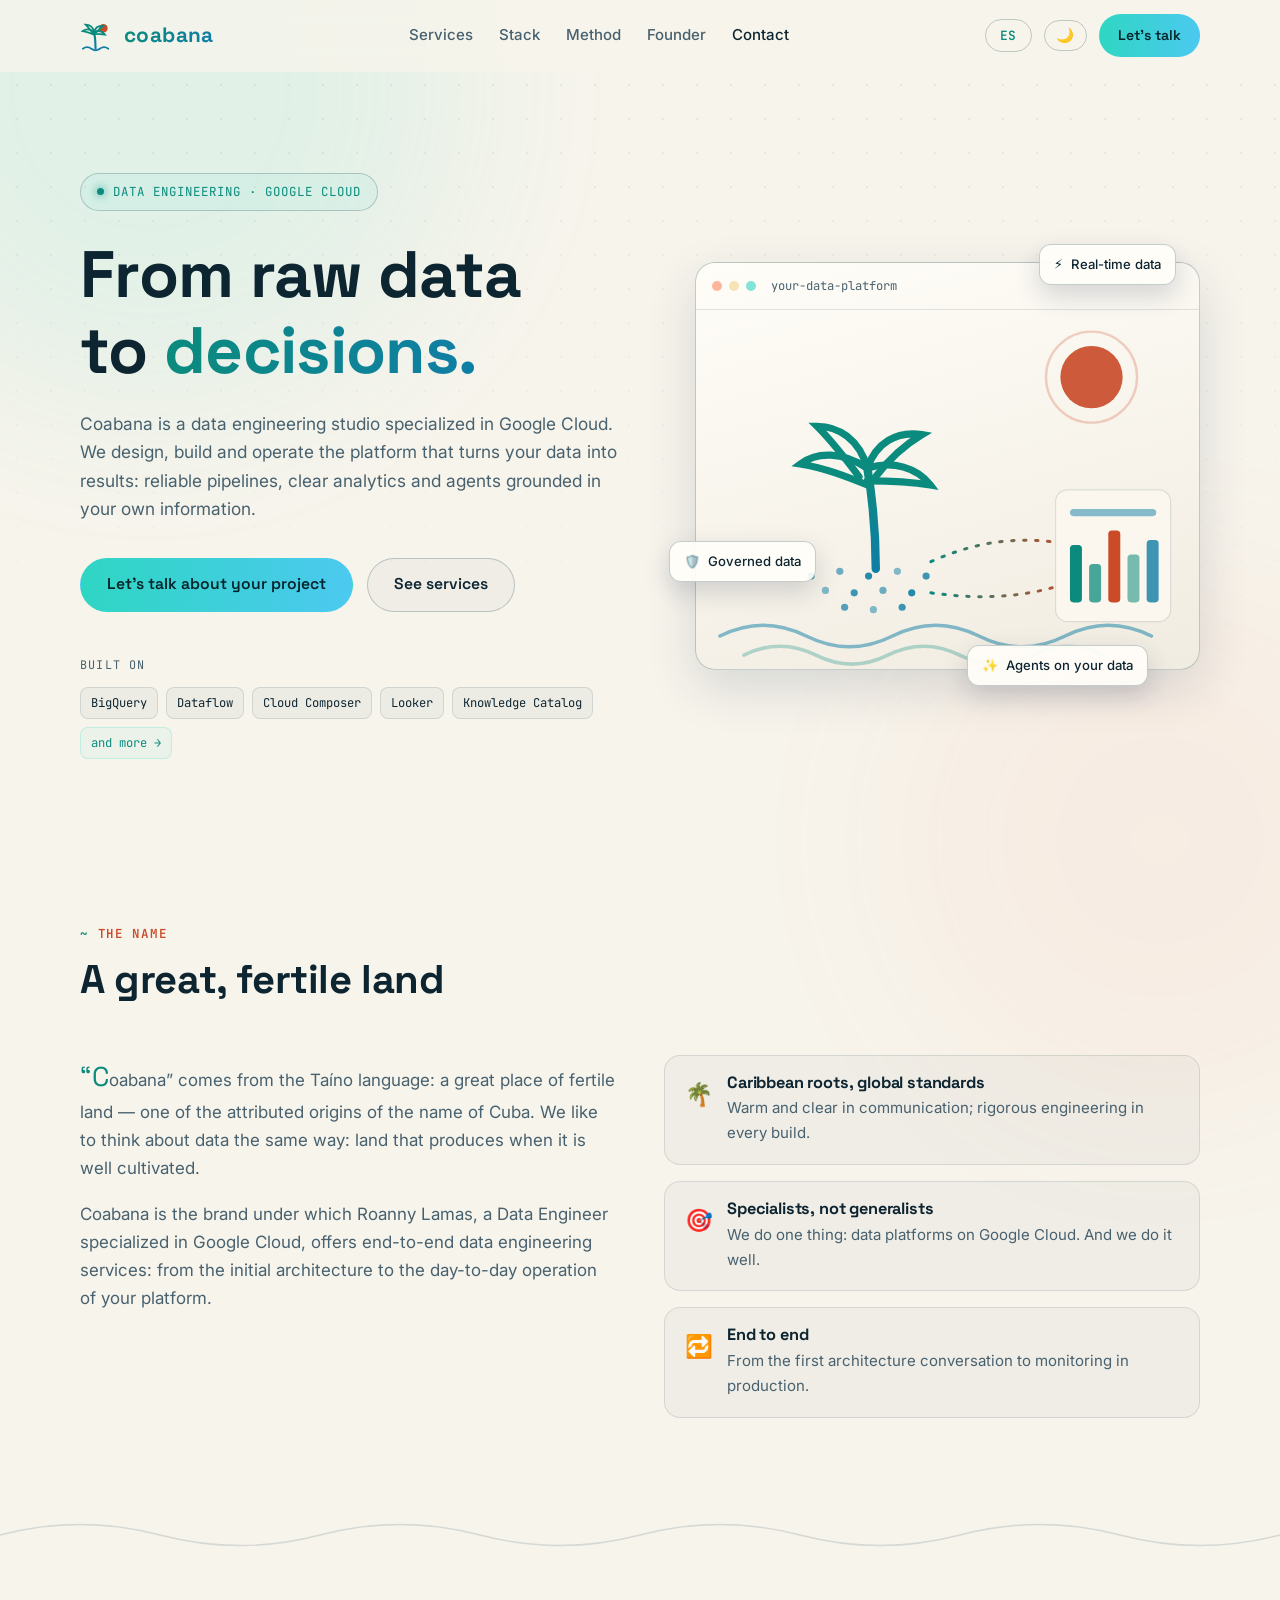
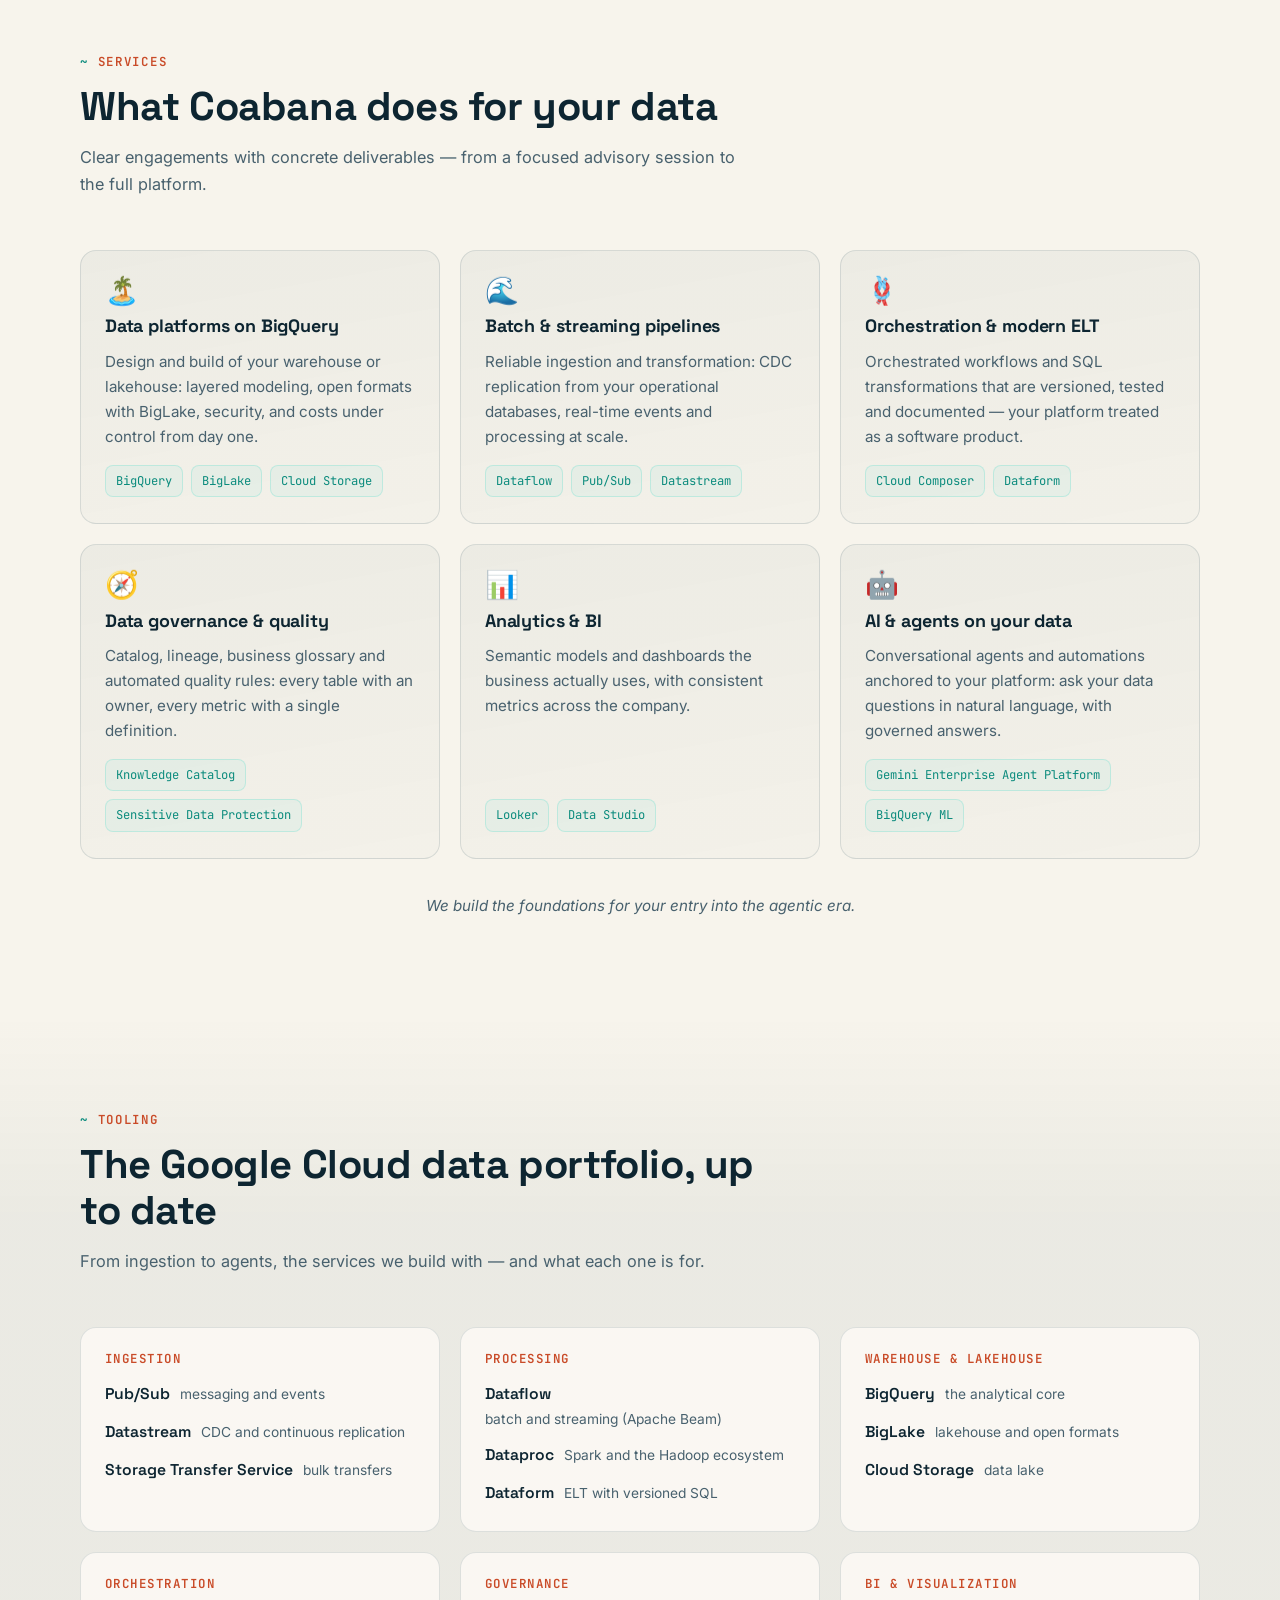
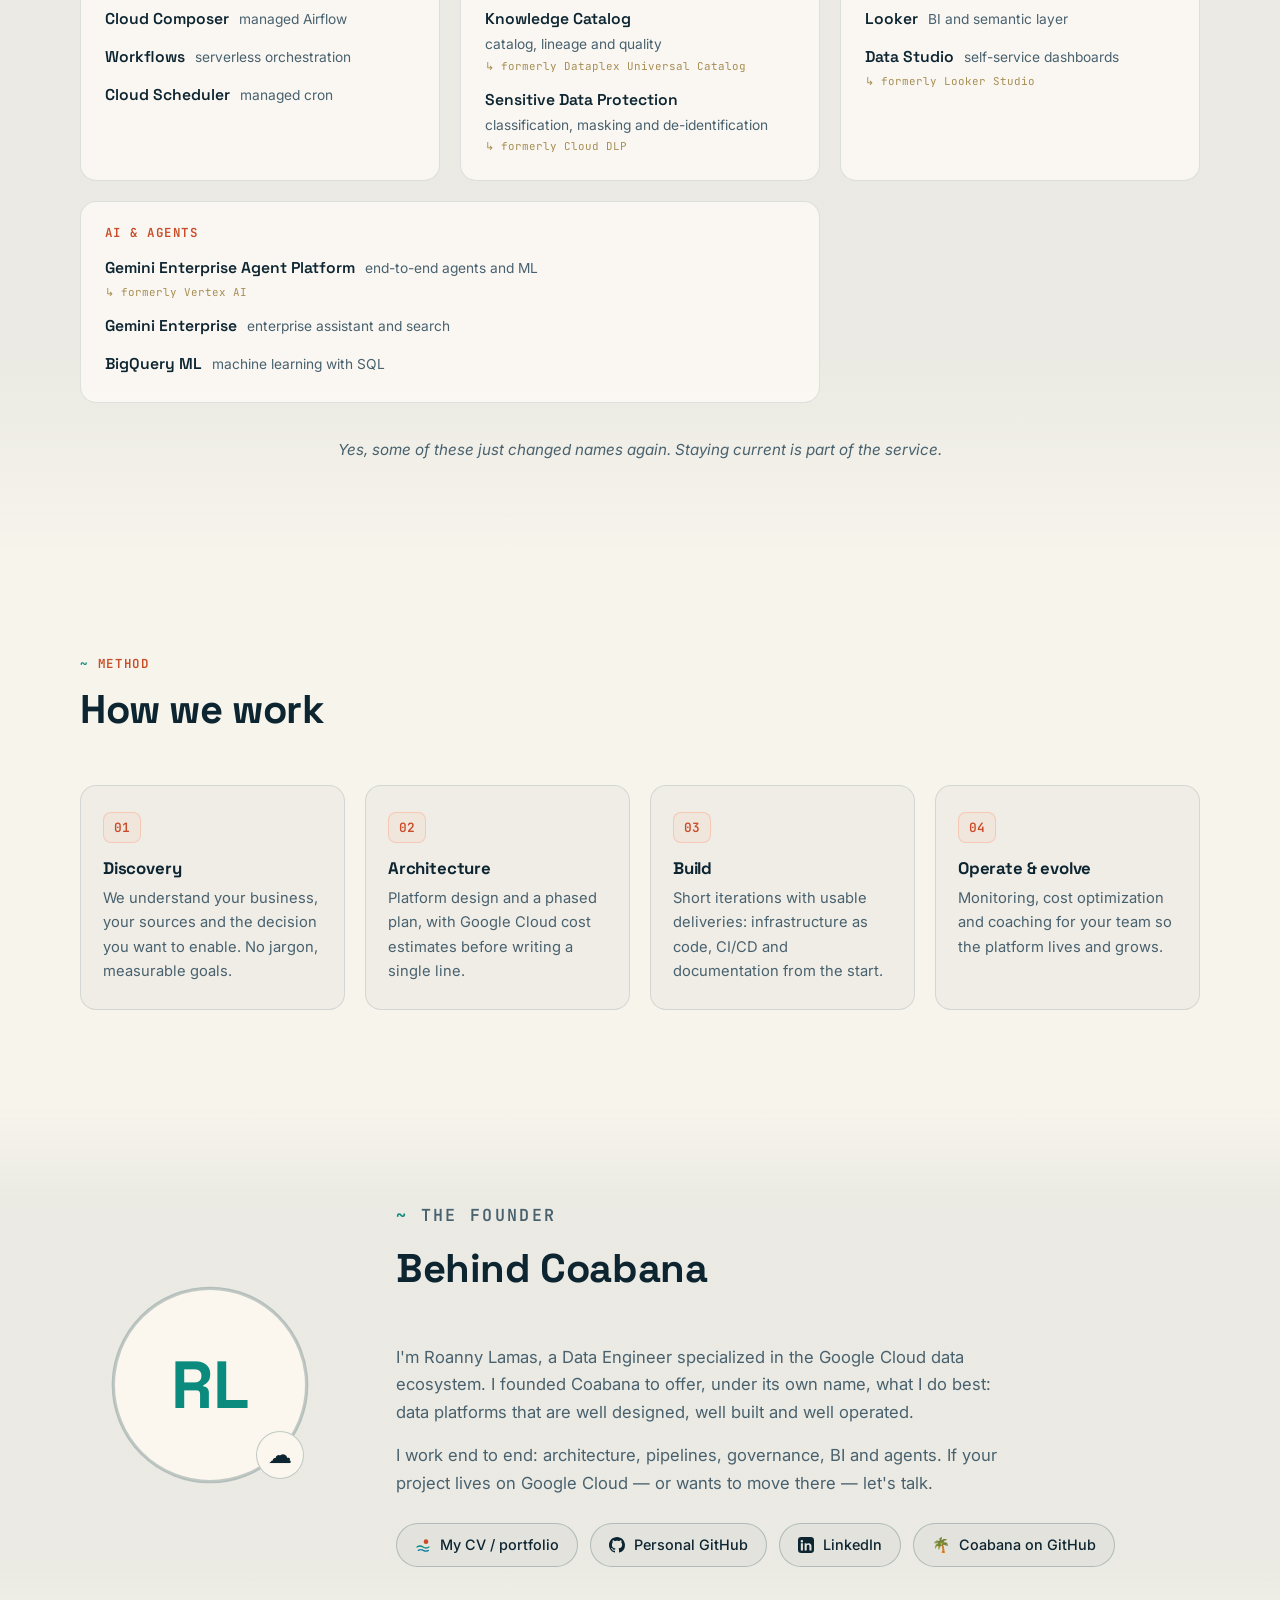
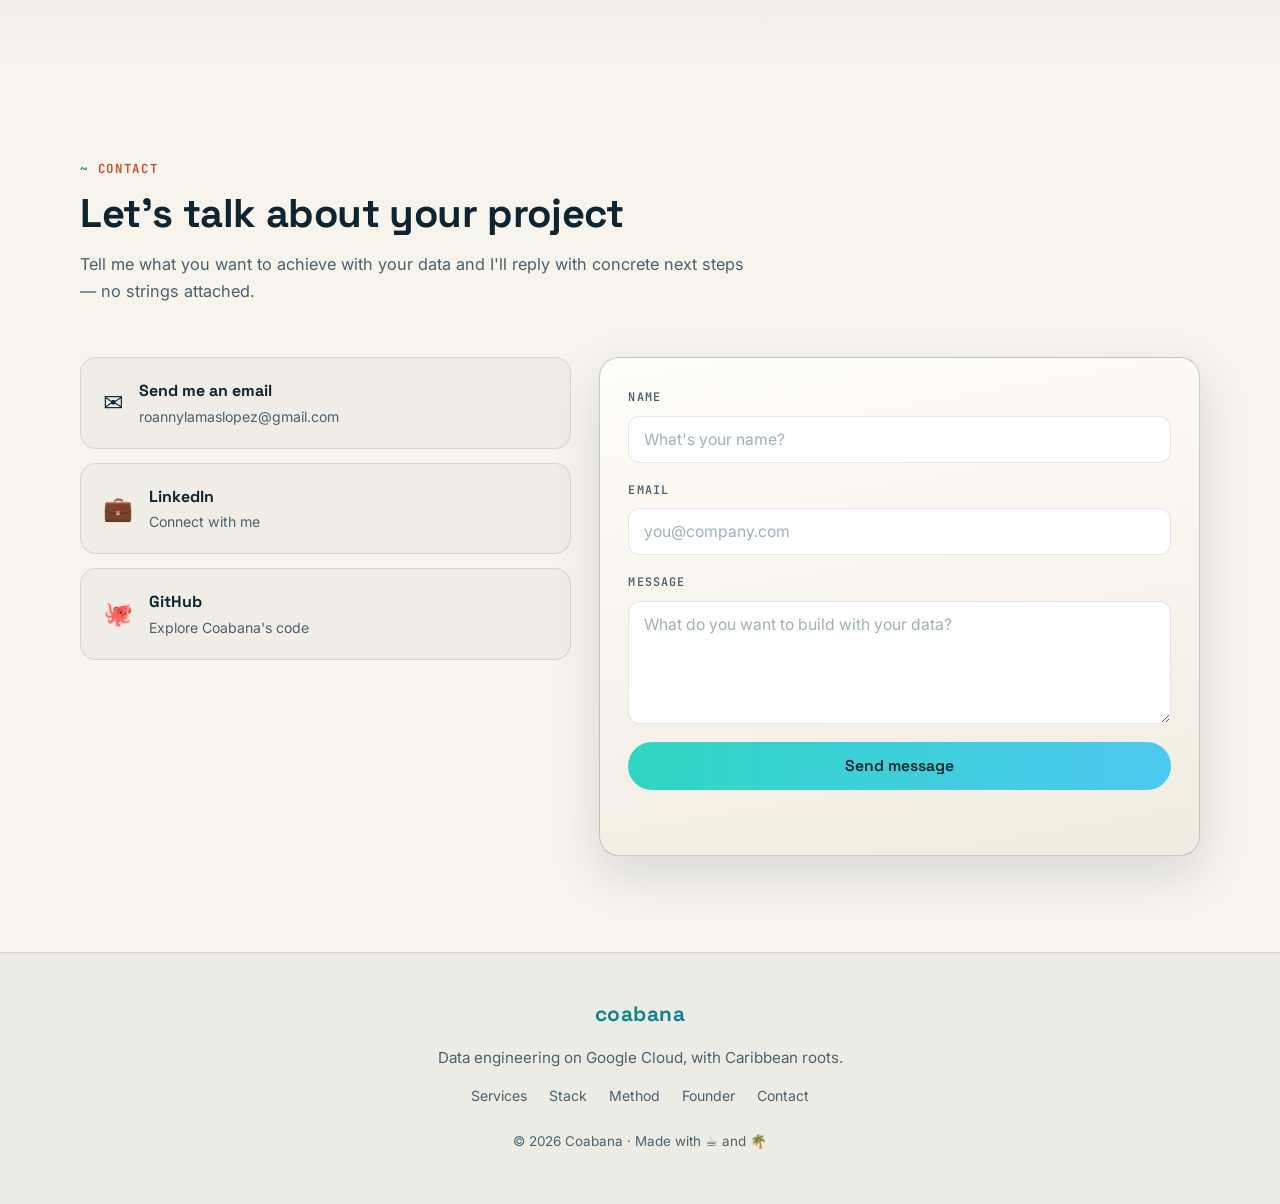
==== commit 74b179fd: "feat(hero): the illustration's palm drawn from the glyph's paths Second follow-up of round 4, agreed" ====
--- a/index.html
+++ b/index.html
@@ -183,12 +183,14 @@
               <!-- sol -->
               <circle cx="330" cy="56" r="26" fill="var(--coral)" opacity="0.9"/>
               <circle cx="330" cy="56" r="38" stroke="var(--coral)" stroke-opacity="0.25" stroke-width="2"/>
-              <!-- palma monolínea -->
-              <path d="M150 216c2-34-2-62-8-84" stroke="var(--turquoise)" stroke-width="5" stroke-linecap="round"/>
-              <path d="M142 132c-16-12-34-13-48-5 16 2 30 7 44 14" stroke="var(--turquoise)" stroke-width="4" stroke-linecap="round" fill="none"/>
-              <path d="M142 132c-5-19-18-28-34-29 11 9 19 19 26 32" stroke="var(--turquoise)" stroke-width="4" stroke-linecap="round" fill="none"/>
-              <path d="M142 132c5-17 19-25 36-23-12 8-21 15-29 26" stroke="var(--turquoise)" stroke-width="4" stroke-linecap="round" fill="none"/>
-              <path d="M142 132c17-6 34-2 44 9-15-3-28-3-41-1" stroke="var(--turquoise)" stroke-width="4" stroke-linecap="round" fill="none"/>
+              <!-- palma: los trazados del glifo (.brand-glyph) a ×3.5, con peso de ilustración -->
+              <g transform="translate(73 69) scale(3.5)" fill="none" stroke-linecap="round">
+                <path d="M22 42c0-10-1-18-2-24" stroke="url(#heroPalmTrunk)" stroke-width="2"/>
+                <path d="M20 18C14 14 8 14 4 17c6 1 11 3 16 5" stroke="var(--turquoise)" stroke-width="1.714"/>
+                <path d="M20 18c-2-7-7-10-12-10 4 4 7 8 10 12" stroke="var(--turquoise)" stroke-width="1.714"/>
+                <path d="M20 18c2-6 7-9 13-8-5 3-8 6-11 10" stroke="var(--turquoise)" stroke-width="1.714"/>
+                <path d="M20 18c6-2 12 0 15 4-6-1-11-1-15-1" stroke="var(--turquoise)" stroke-width="1.714"/>
+              </g>
               <!-- isla de datos: rejilla de puntos -->
               <g fill="var(--cyan)">
                 <circle cx="96" cy="222" r="3" opacity=".9"/><circle cx="120" cy="218" r="3" opacity=".6"/>
@@ -215,6 +217,9 @@
               <path d="M20 272c24-12 48-12 72 0s48 12 72 0 48-12 72 0 48 12 72 0 48-12 72 0" stroke="var(--cyan)" stroke-opacity=".5" stroke-width="3" stroke-linecap="round" fill="none"/>
               <path d="M40 288c20-10 40-10 60 0s40 10 60 0 40-10 60 0 40 10 60 0 40-10 60 0" stroke="var(--turquoise)" stroke-opacity=".3" stroke-width="3" stroke-linecap="round" fill="none"/>
               <defs>
+                <linearGradient id="heroPalmTrunk" x1="20" y1="18" x2="22" y2="42" gradientUnits="userSpaceOnUse">
+                  <stop offset="0" stop-color="var(--turquoise)"/><stop offset="1" stop-color="var(--cyan)"/>
+                </linearGradient>
                 <linearGradient id="flowGrad" x1="196" y1="210" x2="316" y2="210" gradientUnits="userSpaceOnUse">
                   <stop offset="0" stop-color="var(--turquoise)"/><stop offset="1" stop-color="var(--coral)"/>
                 </linearGradient>
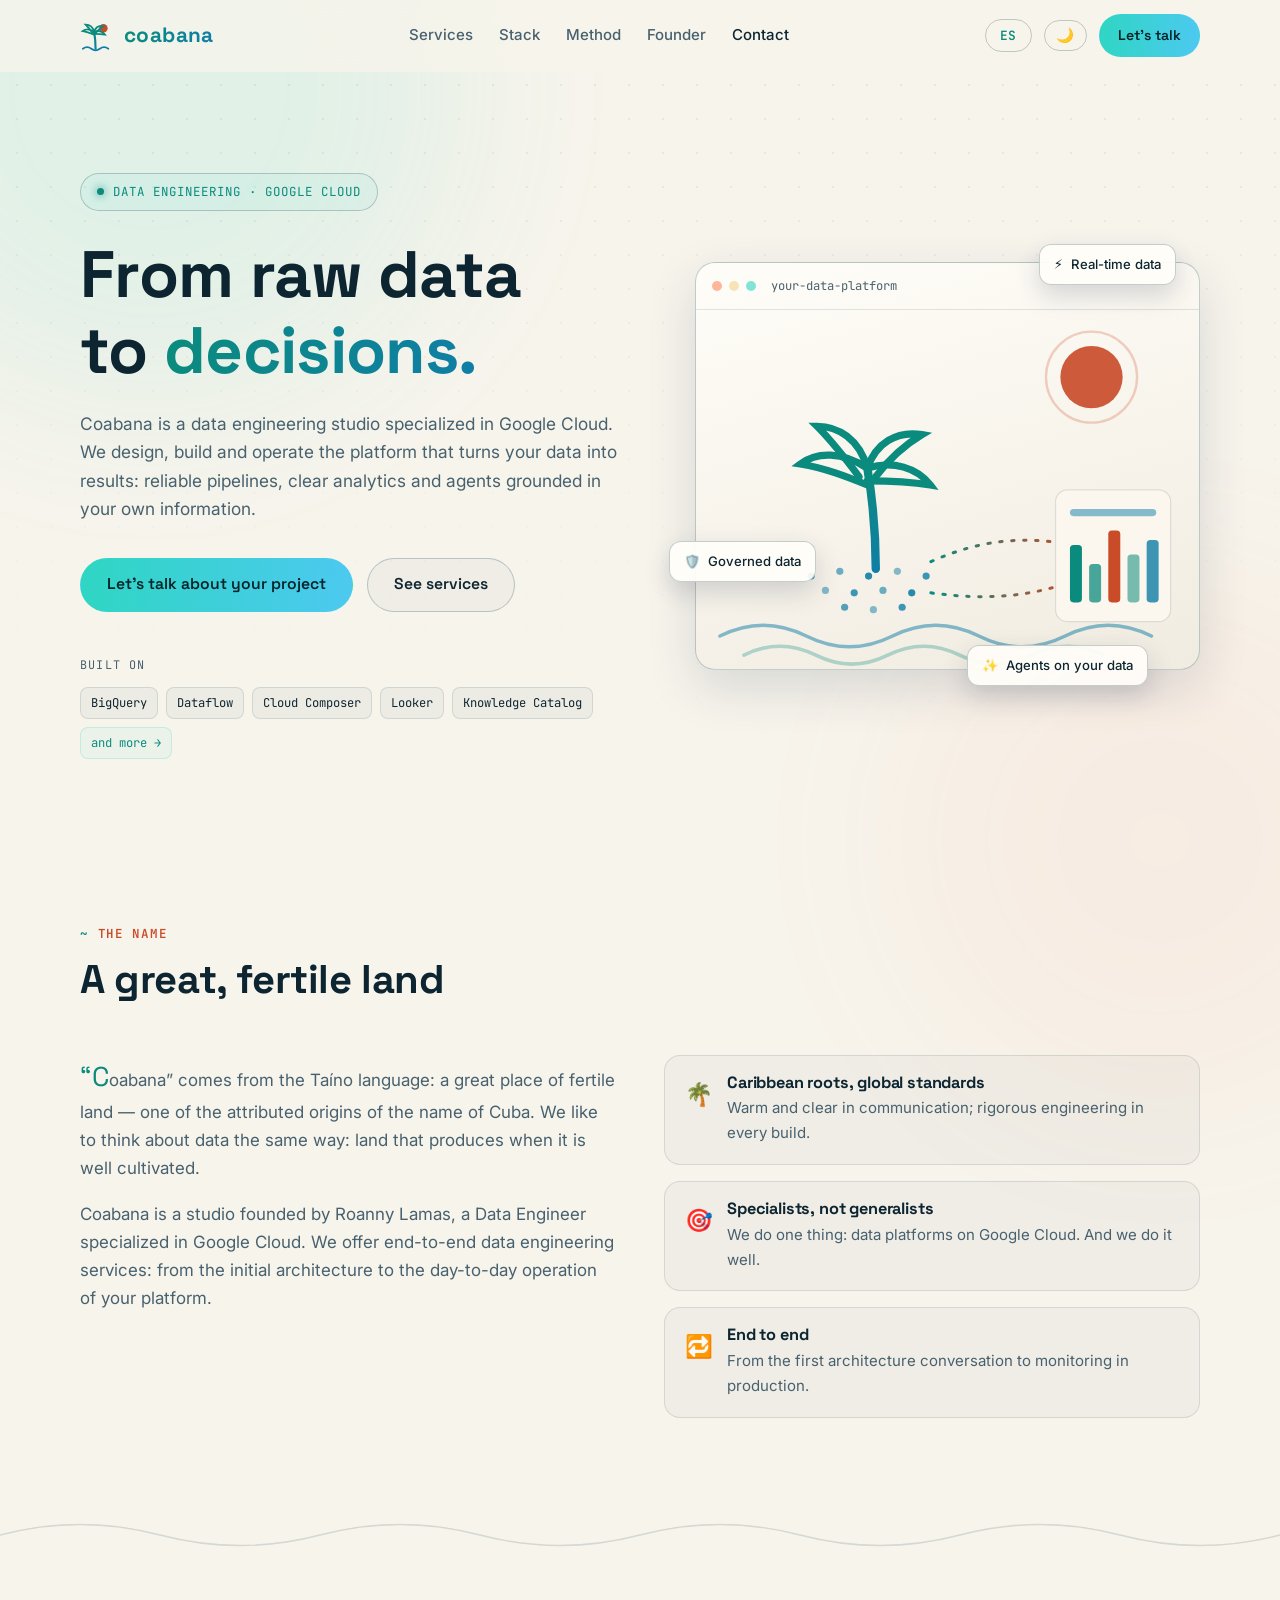
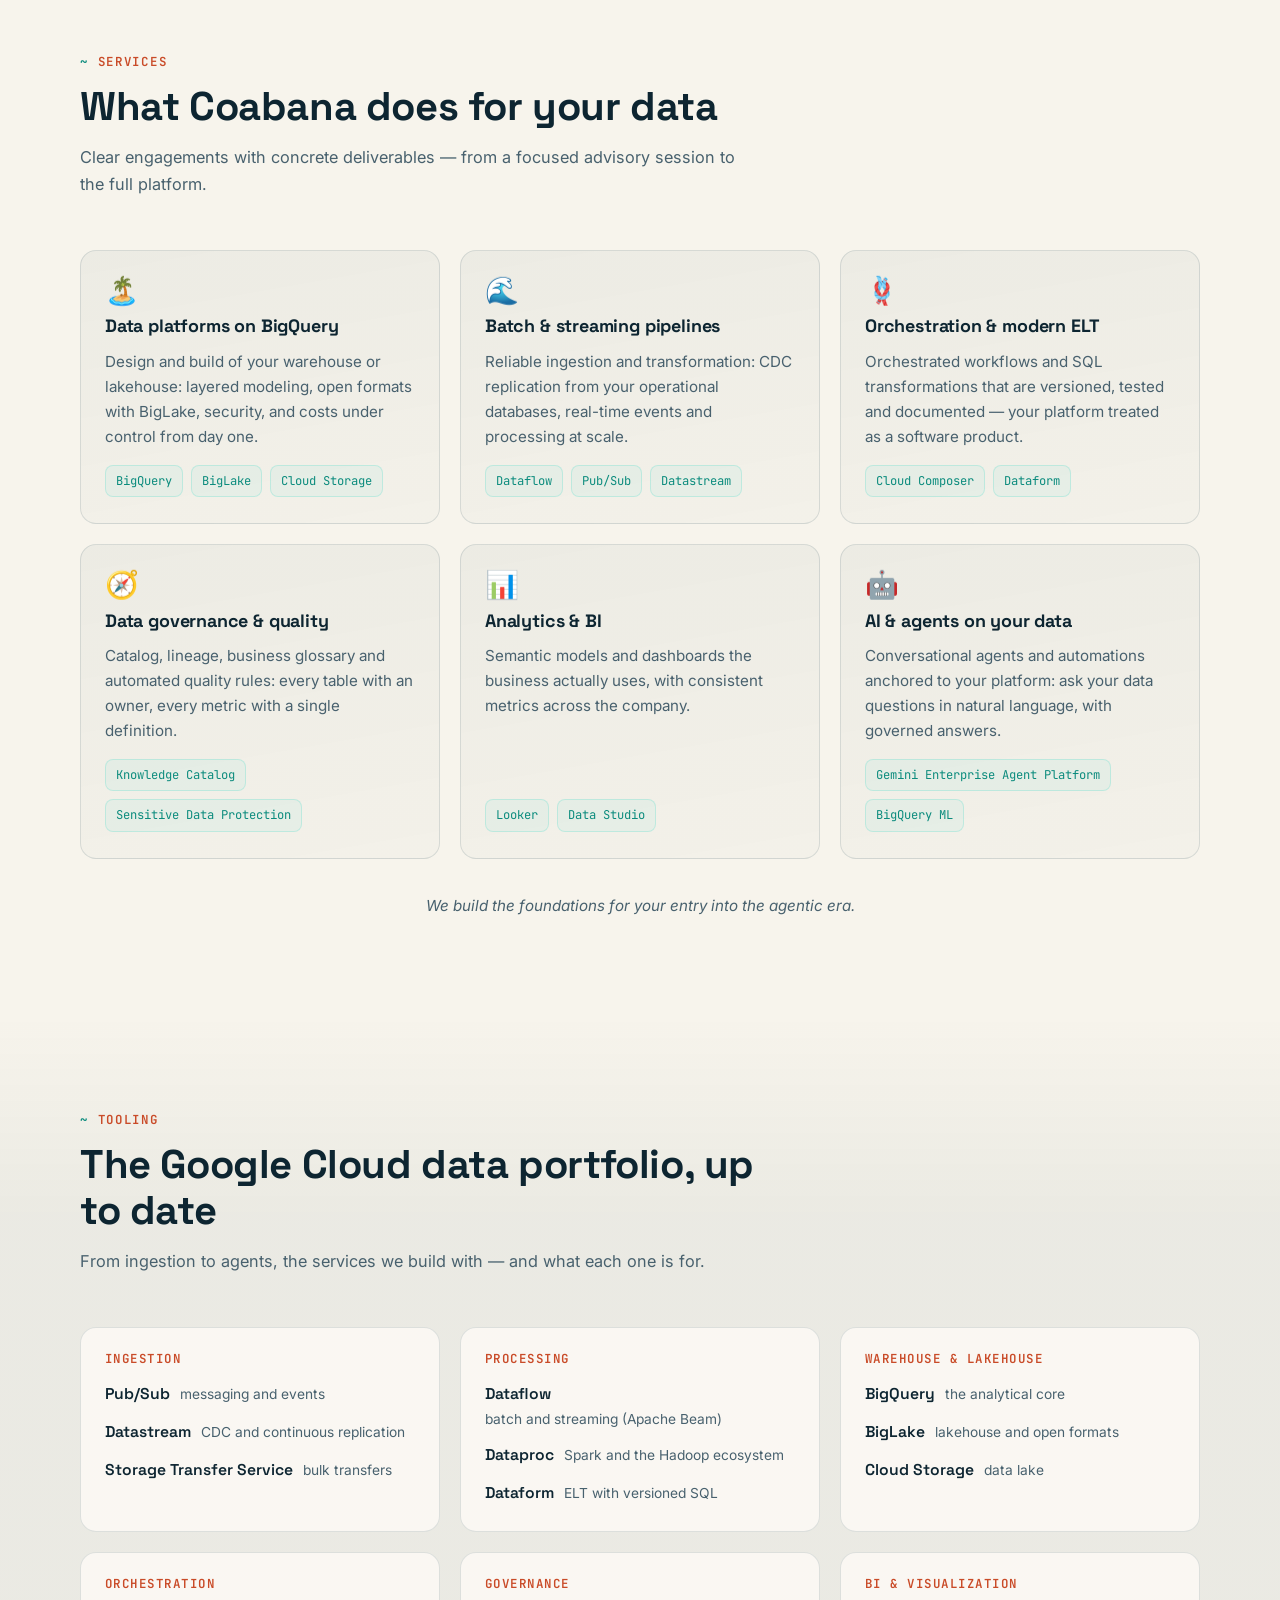
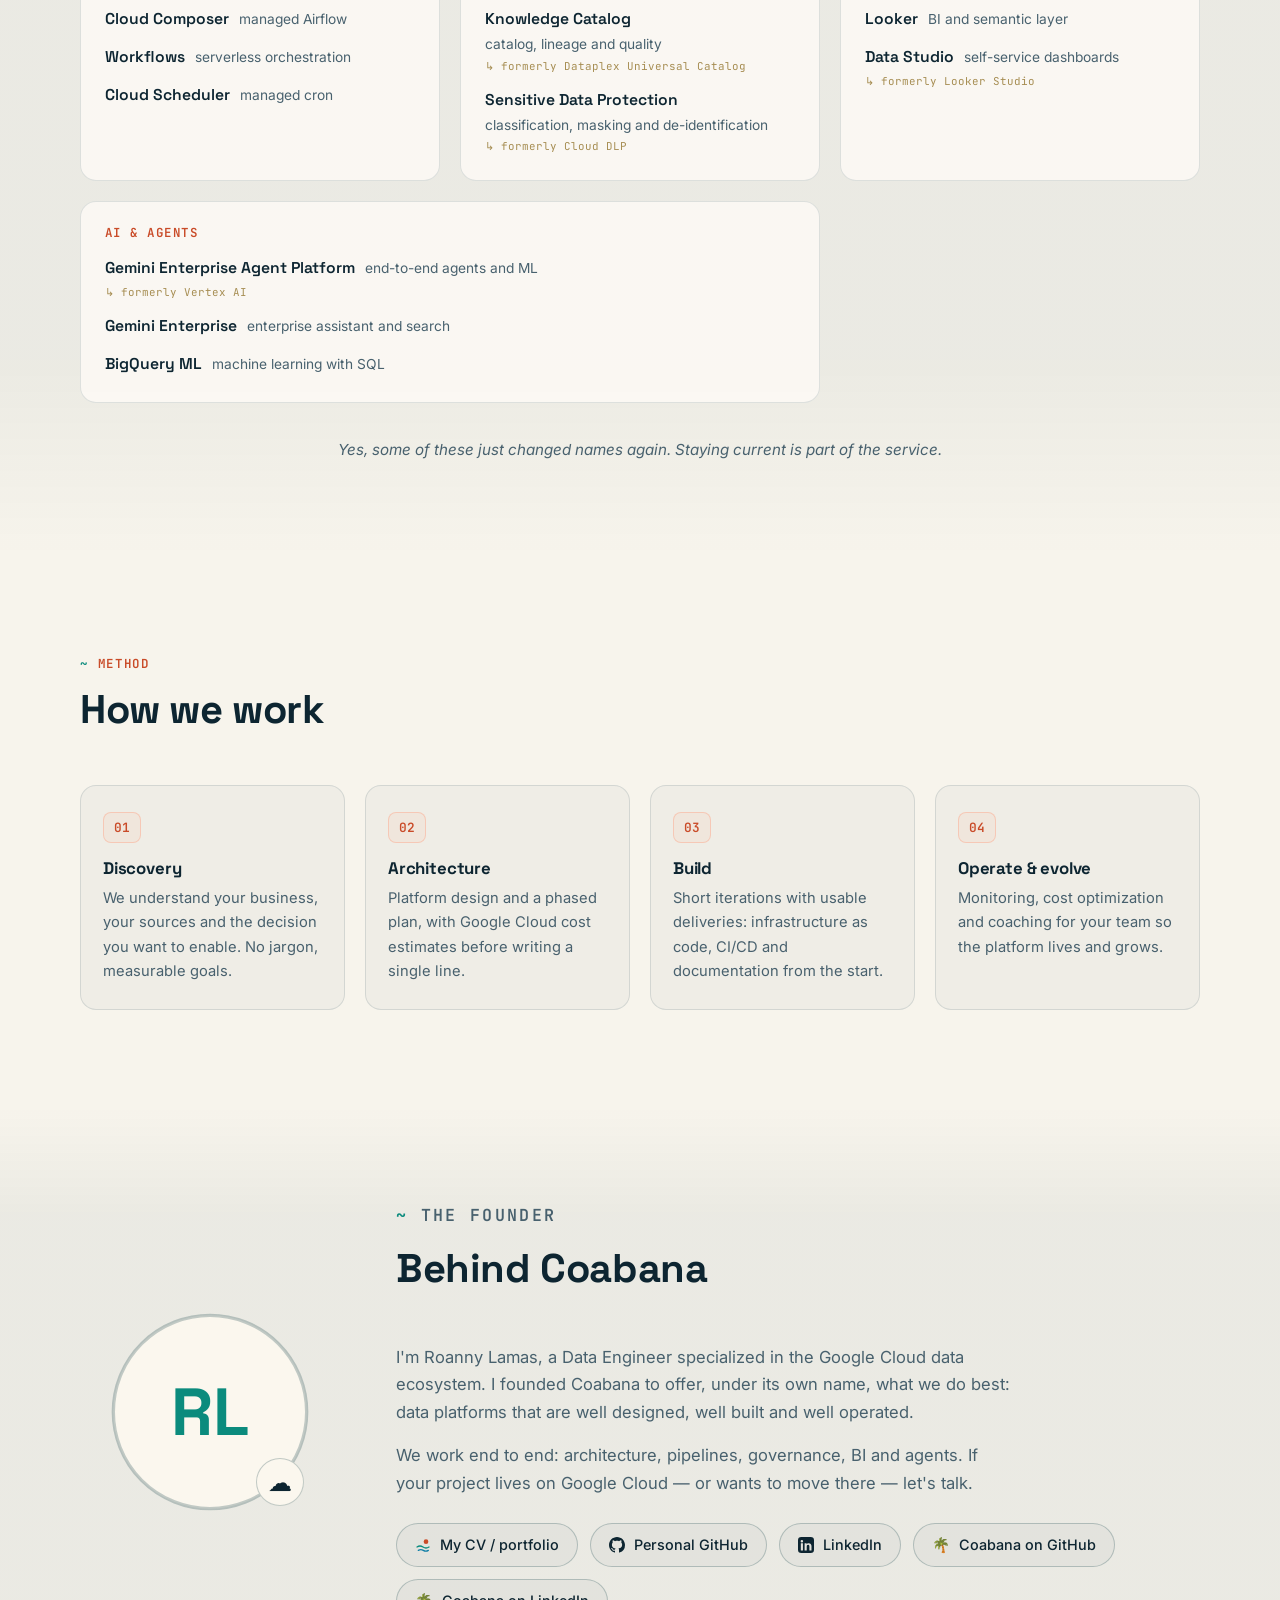
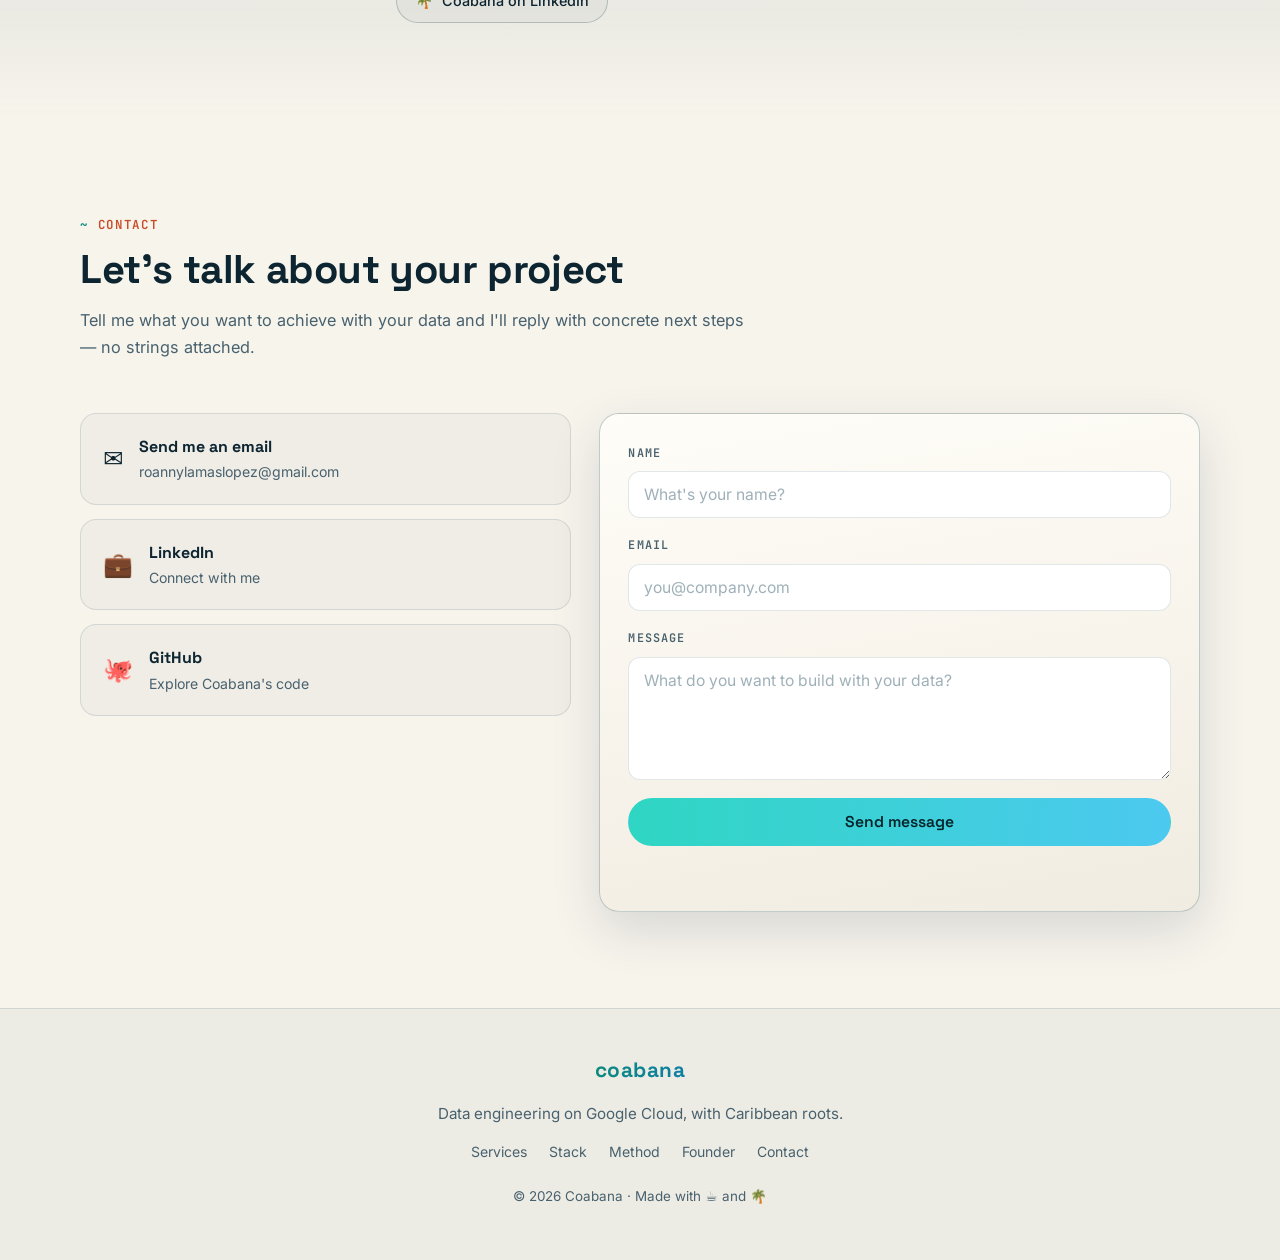
==== commit 17adcc40: "content: Coabana speaks as a studio, in the plural; LinkedIn page linked brand.p2, about.p1 and abou" ====
--- a/index.html
+++ b/index.html
@@ -76,7 +76,7 @@
     "logo": "https://coabana.github.io/assets/mark-tile-512.png",
     "image": "https://coabana.github.io/og-image.jpg",
     "email": "mailto:roannylamaslopez@gmail.com",
-    "sameAs": ["https://github.com/Coabana"],
+    "sameAs": ["https://github.com/Coabana", "https://www.linkedin.com/company/coabana-data"],
     "founder": {
       "@type": "Person",
       "name": "Roanny Lamas",
@@ -248,8 +248,8 @@
               que, bien cultivada, produce.
             </p>
             <p data-i18n="brand.p2">
-              Coabana es la marca desde la que Roanny Lamas, Ingeniero de Datos especializado en Google Cloud,
-              ofrece servicios de ingeniería de datos de punta a punta: desde la arquitectura inicial
+              Coabana es un estudio fundado por Roanny Lamas, Ingeniero de Datos especializado en Google Cloud.
+              Ofrecemos servicios de ingeniería de datos de punta a punta: desde la arquitectura inicial
               hasta la operación diaria de tu plataforma.
             </p>
           </div>
@@ -478,11 +478,11 @@
           </div>
           <p class="reveal" data-i18n="about.p1">
             Soy Roanny Lamas, Ingeniero de Datos especializado en el ecosistema de datos de Google Cloud.
-            Fundé Coabana para ofrecer, con nombre propio, lo que mejor sé hacer: plataformas de datos
+            Fundé Coabana para ofrecer, con nombre propio, lo que mejor sabemos hacer: plataformas de datos
             bien diseñadas, bien construidas y bien operadas.
           </p>
           <p class="reveal" data-i18n="about.p2">
-            Trabajo de punta a punta: arquitectura, pipelines, gobierno, BI y agentes.
+            Trabajamos de punta a punta: arquitectura, pipelines, gobierno, BI y agentes.
             Si tu proyecto vive en Google Cloud — o quiere mudarse — hablemos.
           </p>
           <div class="founder-links reveal">
@@ -505,6 +505,10 @@
             <a class="pill-link" href="https://github.com/Coabana" target="_blank" rel="noopener">
               <span aria-hidden="true">🌴</span>
               <span data-i18n="about.link3">Coabana en GitHub</span>
+            </a>
+            <a class="pill-link" href="https://www.linkedin.com/company/coabana-data" target="_blank" rel="noopener">
+              <span aria-hidden="true">🌴</span>
+              <span data-i18n="about.link5">Coabana en LinkedIn</span>
             </a>
           </div>
         </div>
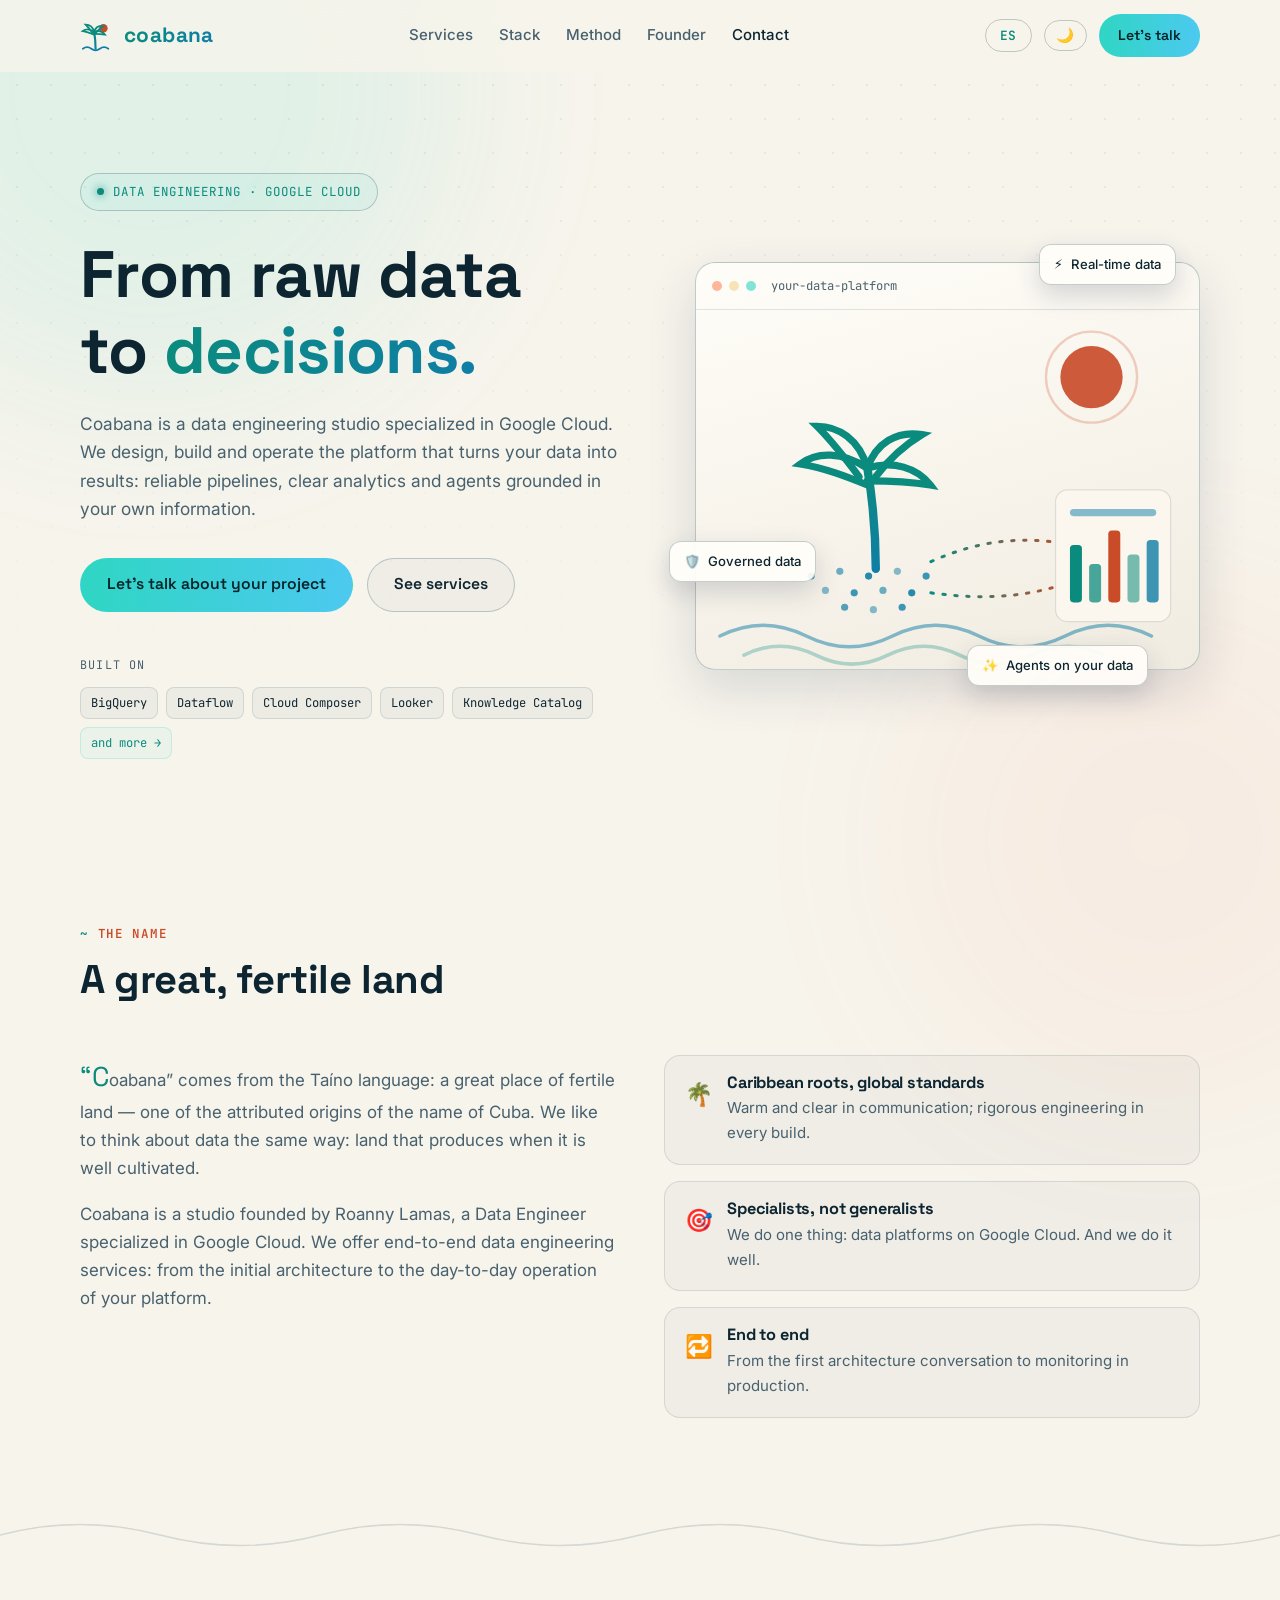
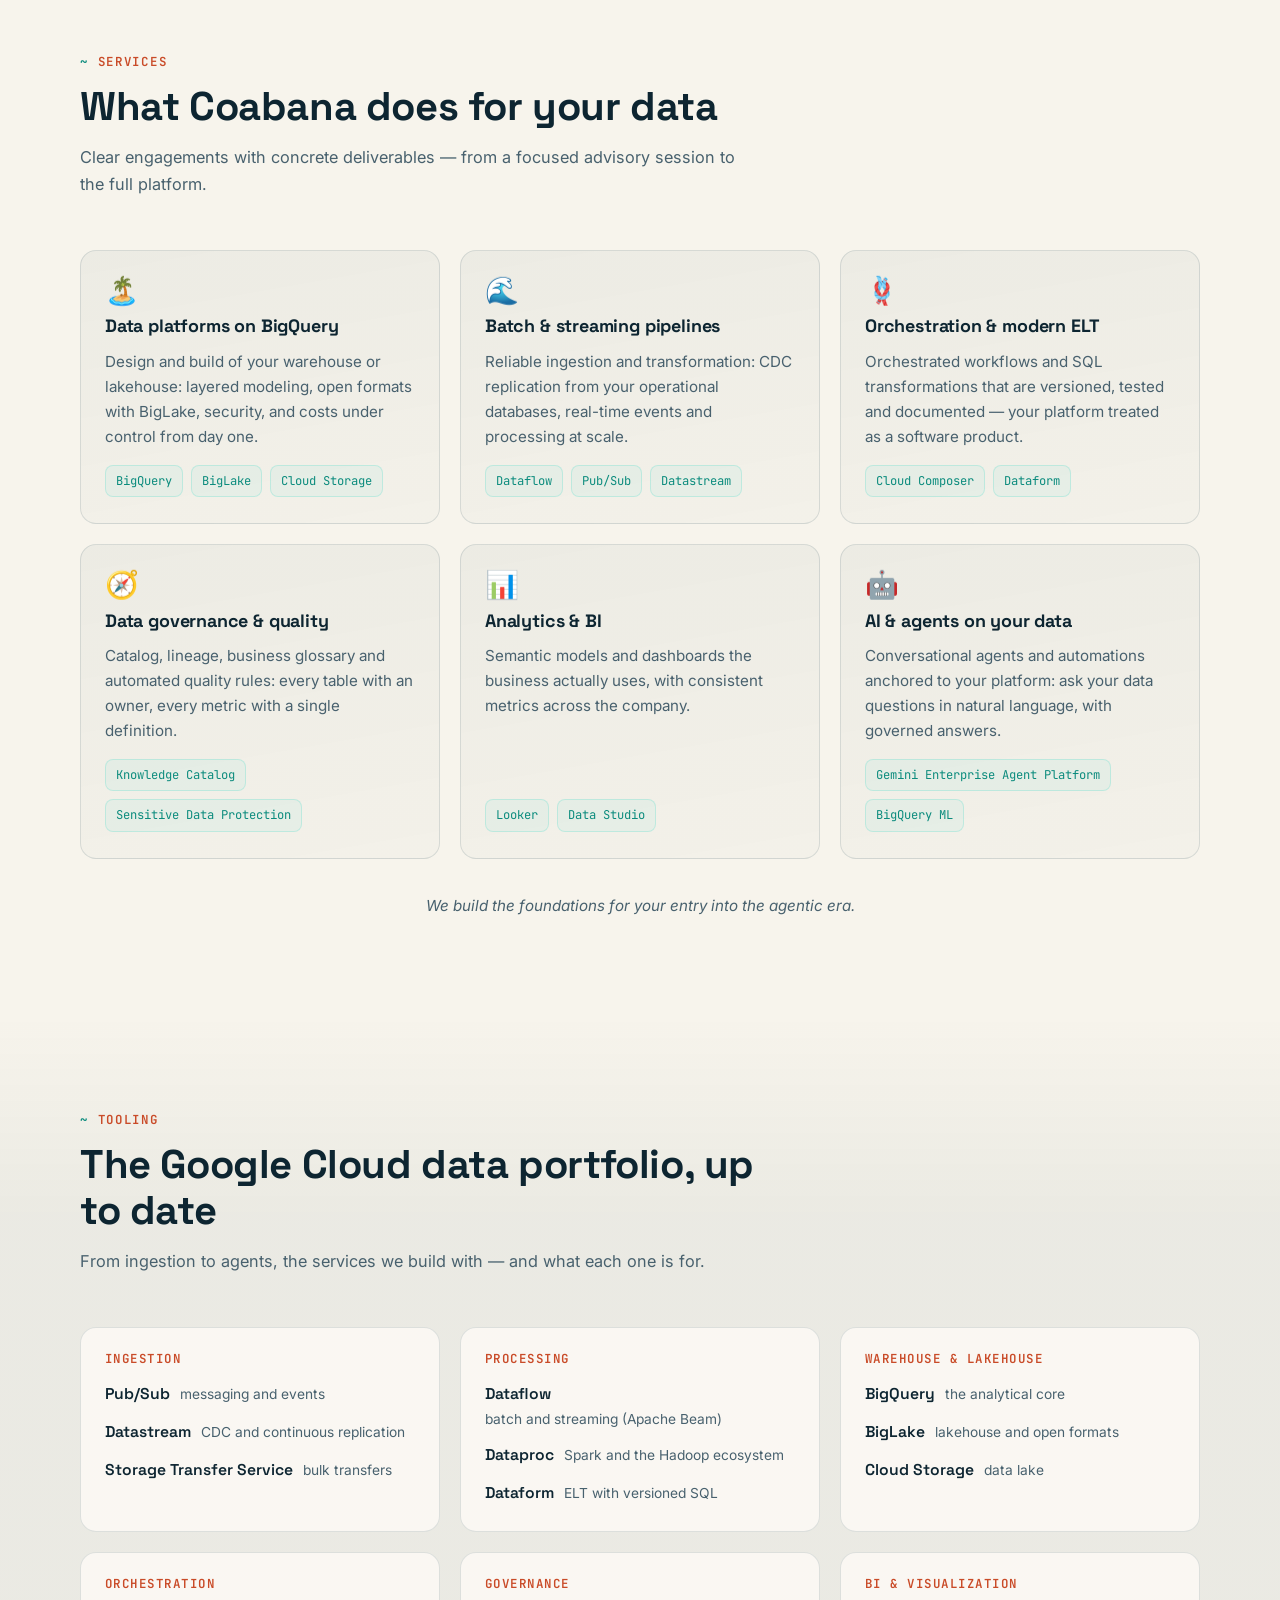
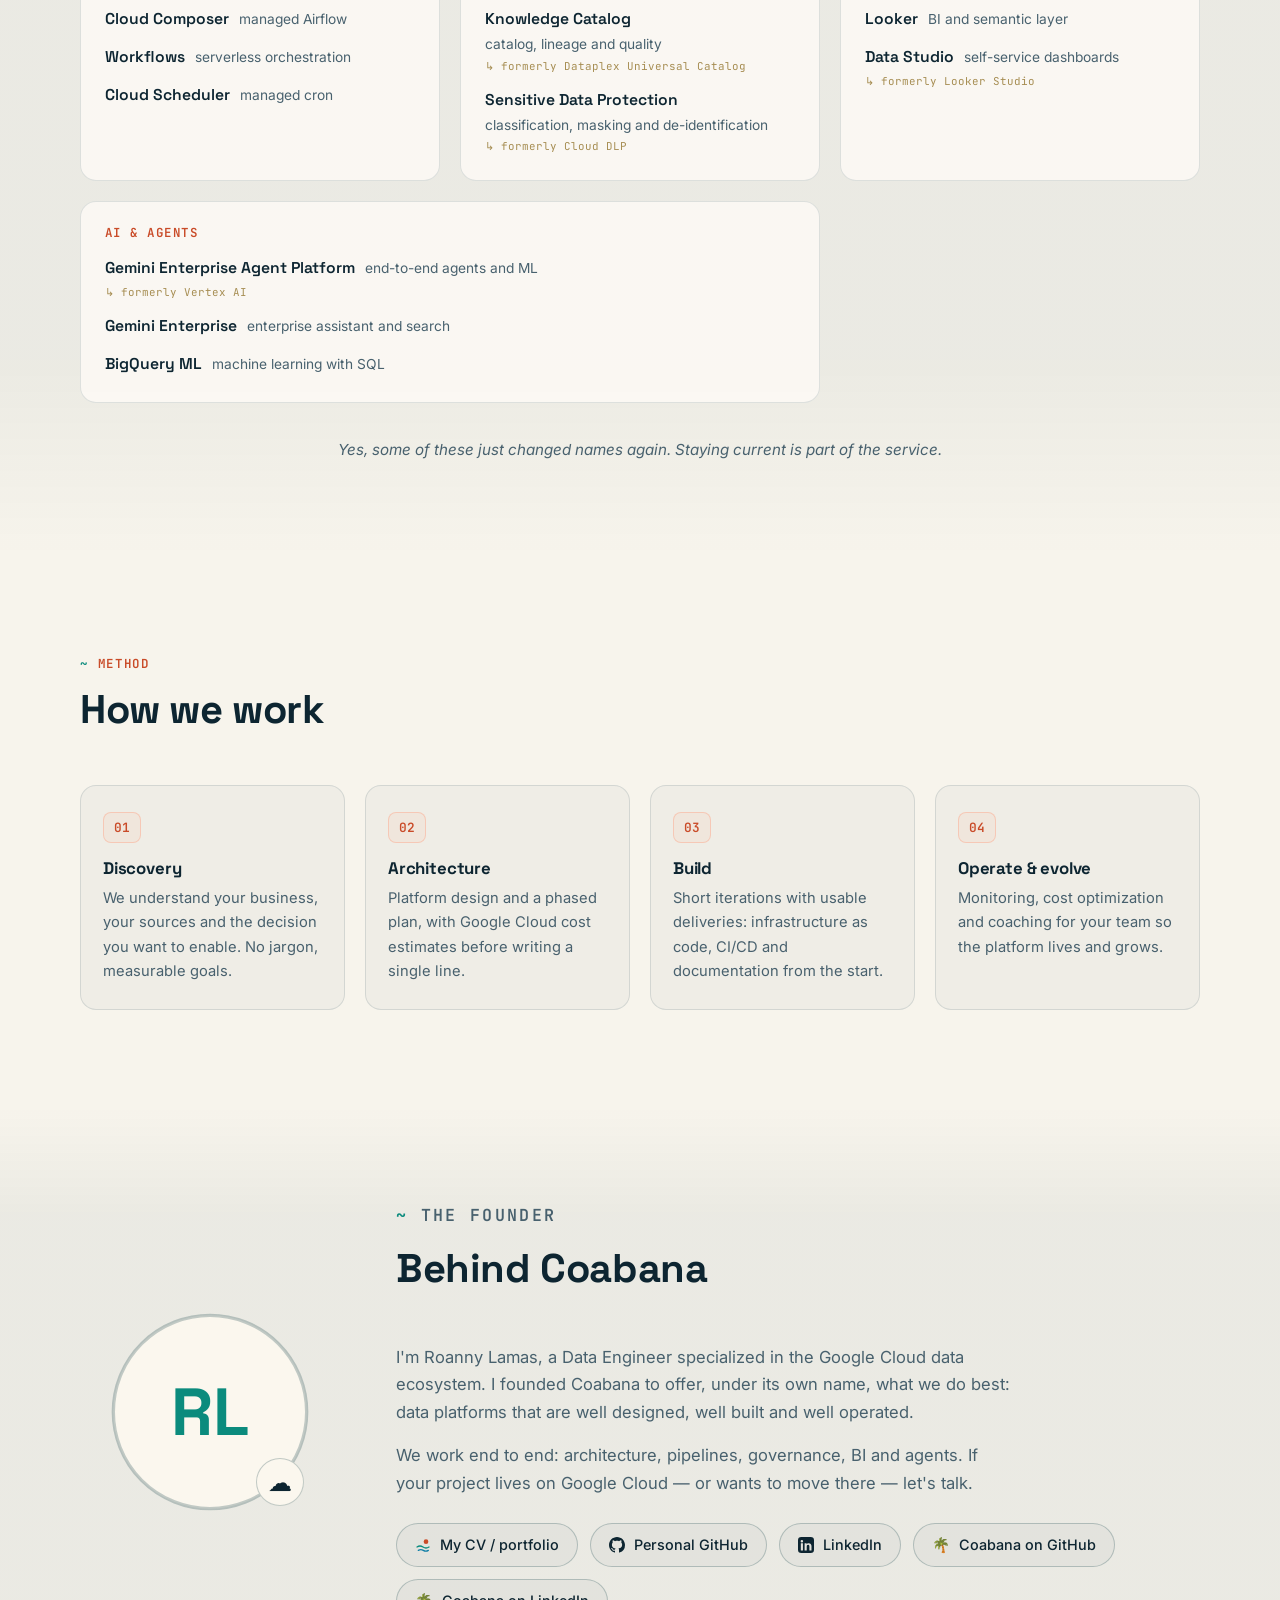
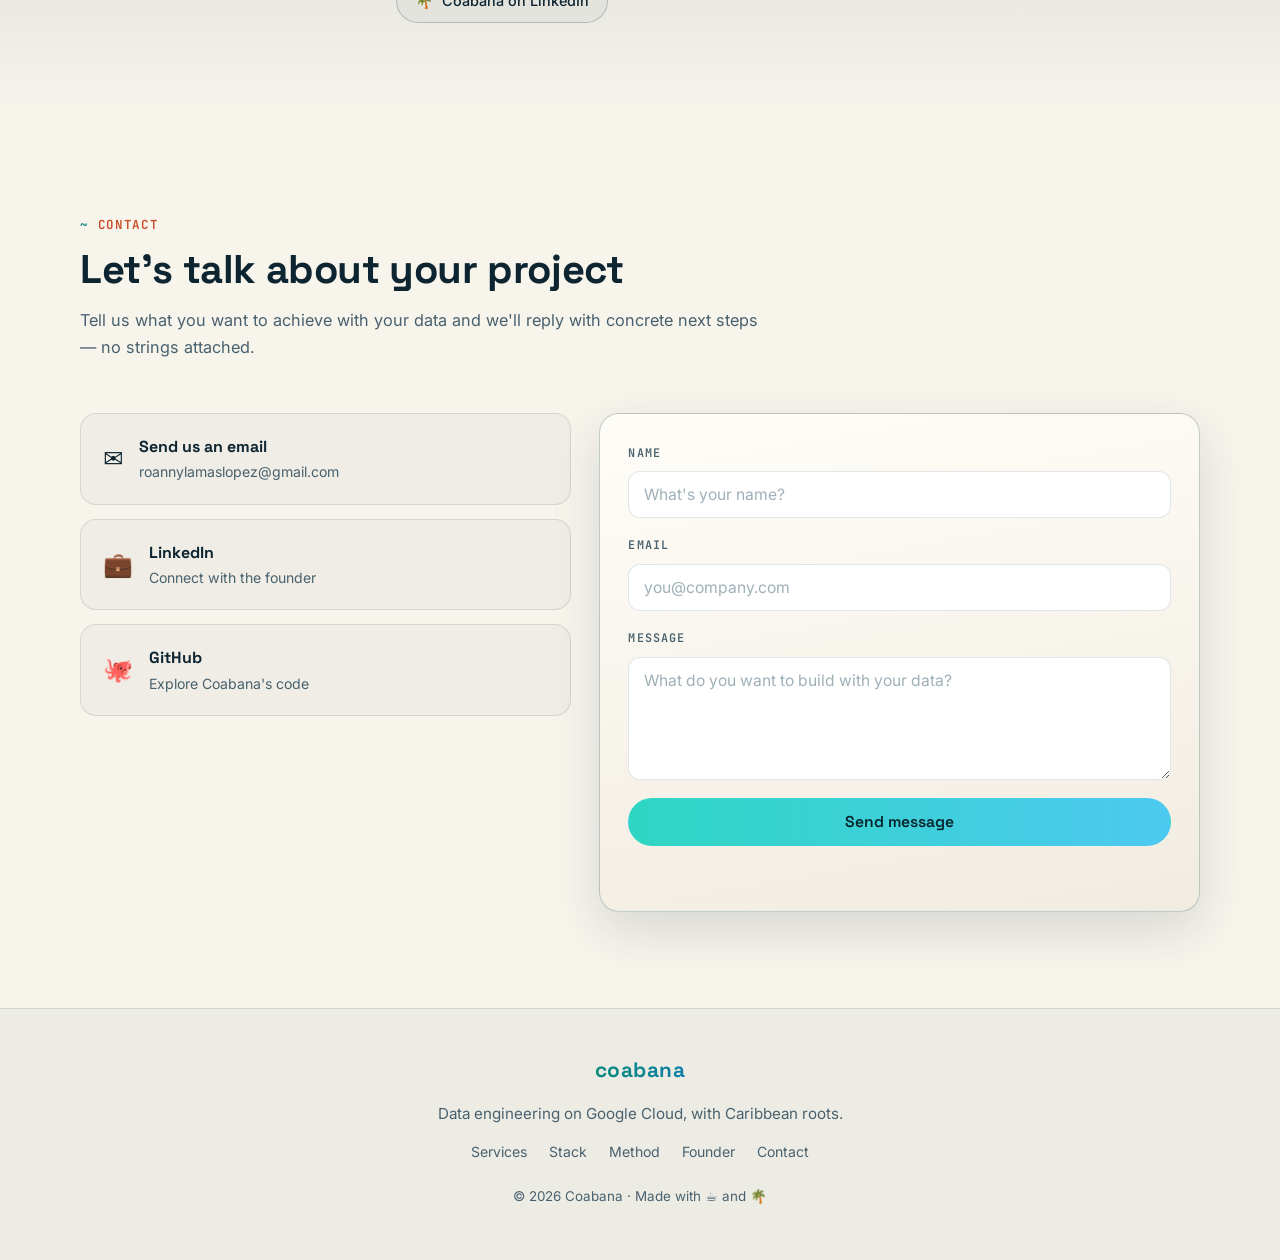
==== commit 1f47e453: "content: the contact section and form messages speak in the plural contact.sub, contact.emailT, form" ====
--- a/index.html
+++ b/index.html
@@ -522,7 +522,7 @@
           <p class="kicker" data-i18n="contact.kicker">Contacto</p>
           <h2 data-i18n="contact.title">Hablemos de tu proyecto</h2>
           <p class="section-sub" data-i18n="contact.sub">
-            Cuéntame qué quieres lograr con tus datos y te respondo con próximos pasos concretos — sin compromiso.
+            Cuéntanos qué quieres lograr con tus datos y te respondemos con próximos pasos concretos — sin compromiso.
           </p>
         </div>
 
@@ -531,7 +531,7 @@
             <a class="channel" href="mailto:roannylamaslopez@gmail.com">
               <span class="channel-icon" aria-hidden="true">✉️</span>
               <span class="channel-body">
-                <strong data-i18n="contact.emailT">Escríbeme un correo</strong>
+                <strong data-i18n="contact.emailT">Escríbenos un correo</strong>
                 <span>roannylamaslopez@gmail.com</span>
               </span>
             </a>
@@ -539,7 +539,7 @@
               <span class="channel-icon" aria-hidden="true">💼</span>
               <span class="channel-body">
                 <strong>LinkedIn</strong>
-                <span data-i18n="contact.liD">Conecta conmigo</span>
+                <span data-i18n="contact.liD">Conecta con el fundador</span>
               </span>
             </a>
             <a class="channel" href="https://github.com/Coabana" target="_blank" rel="noopener">
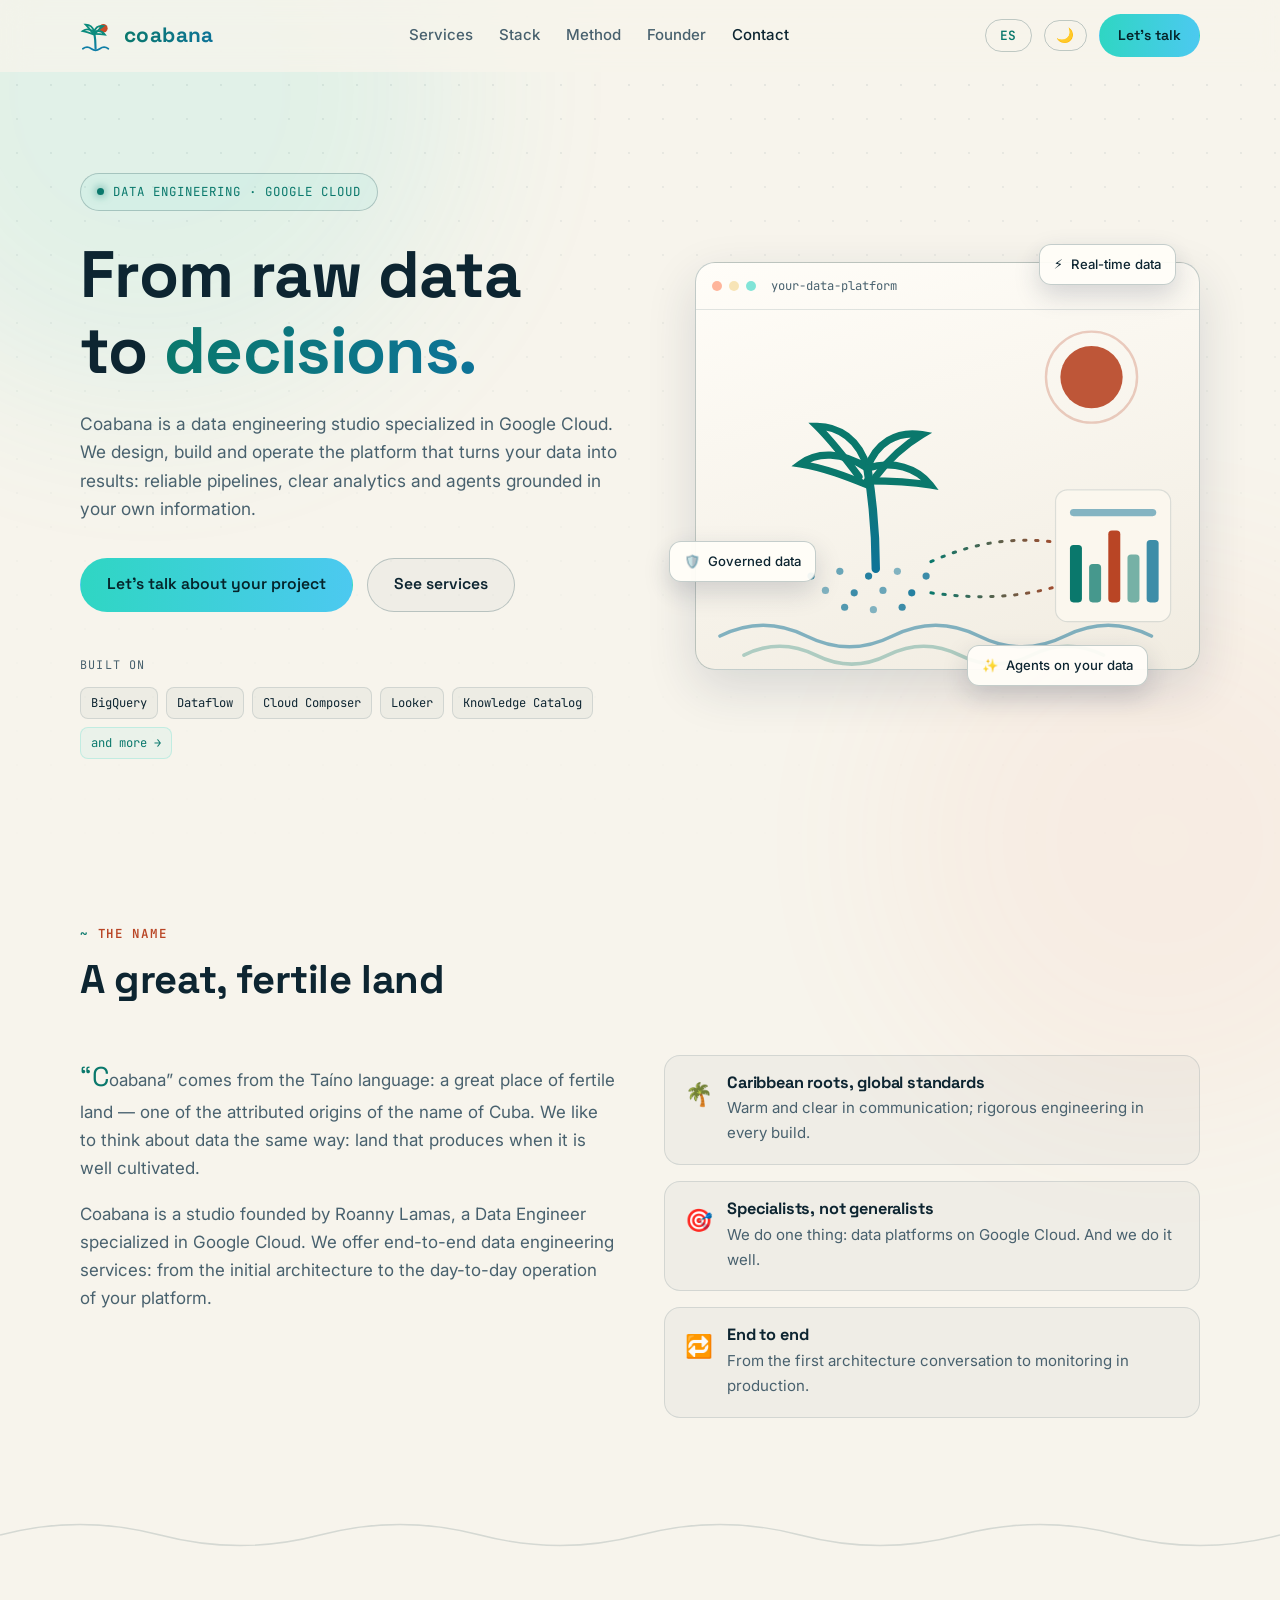
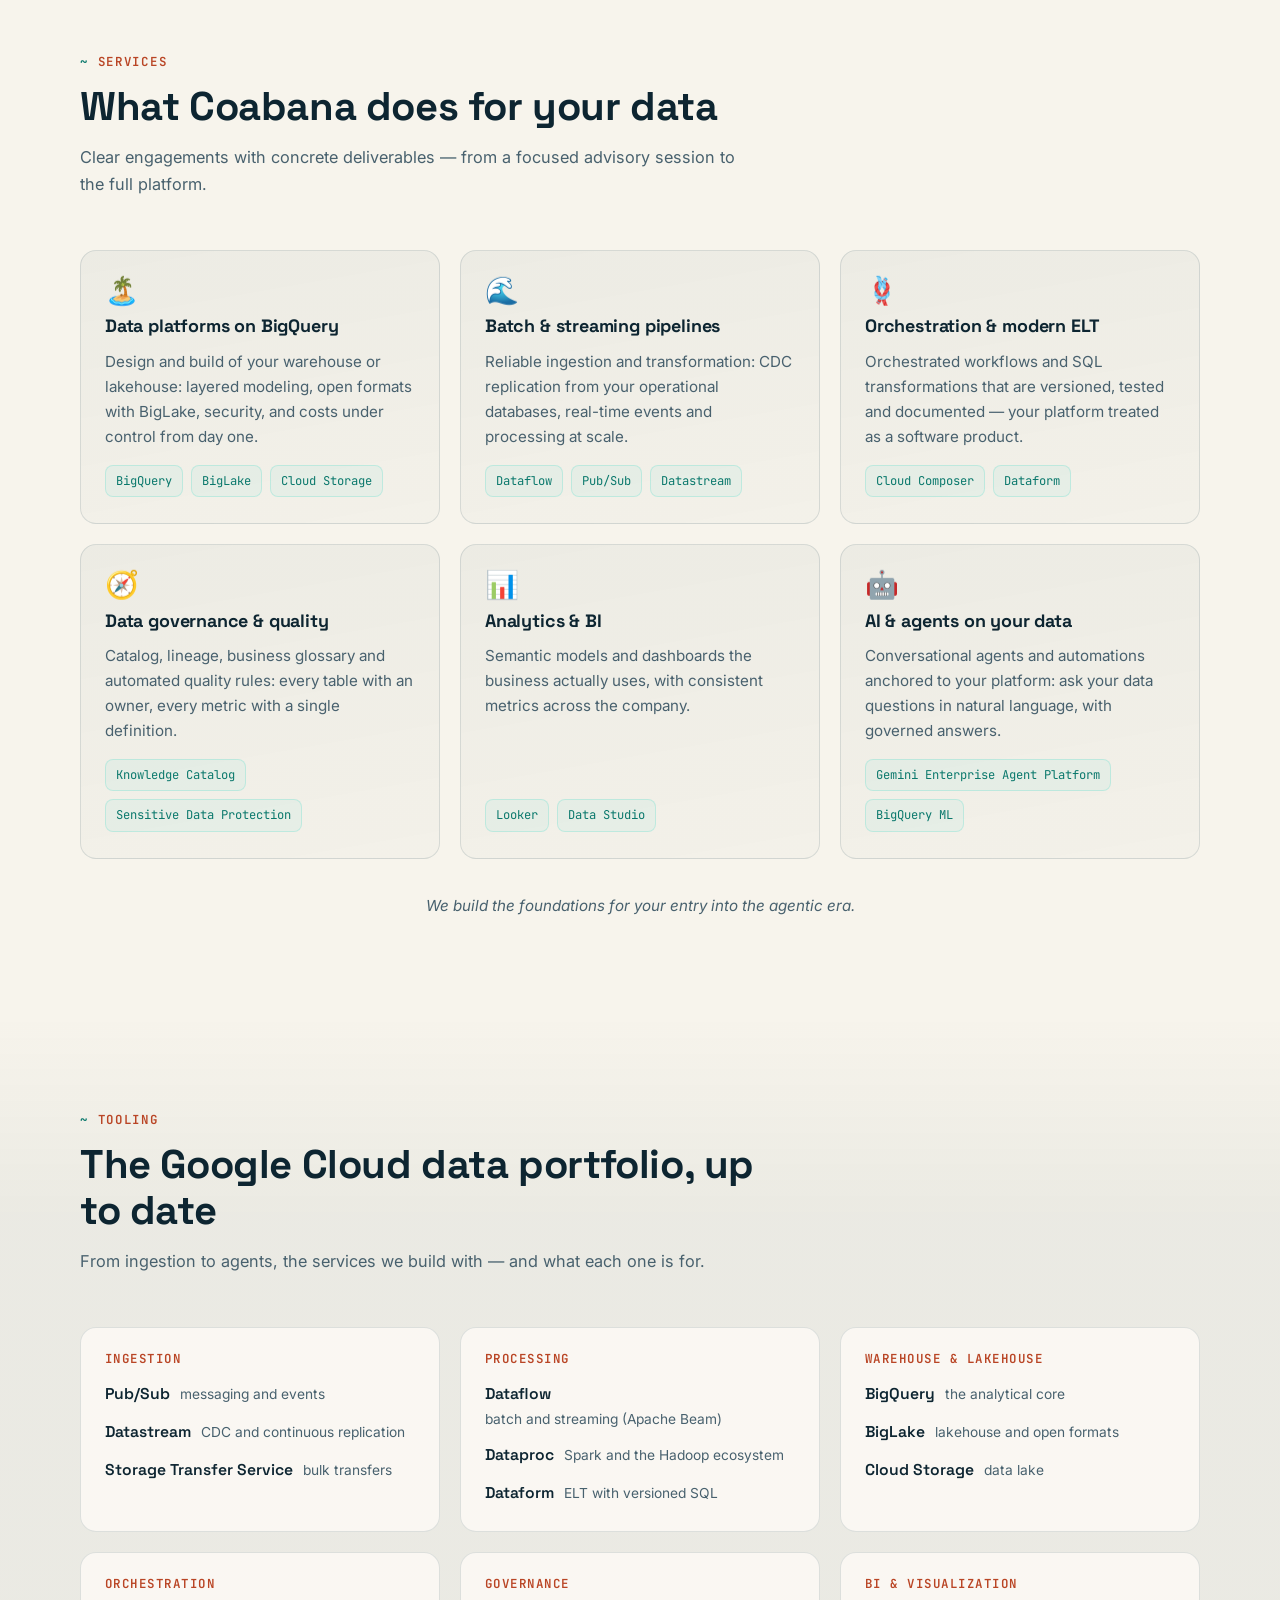
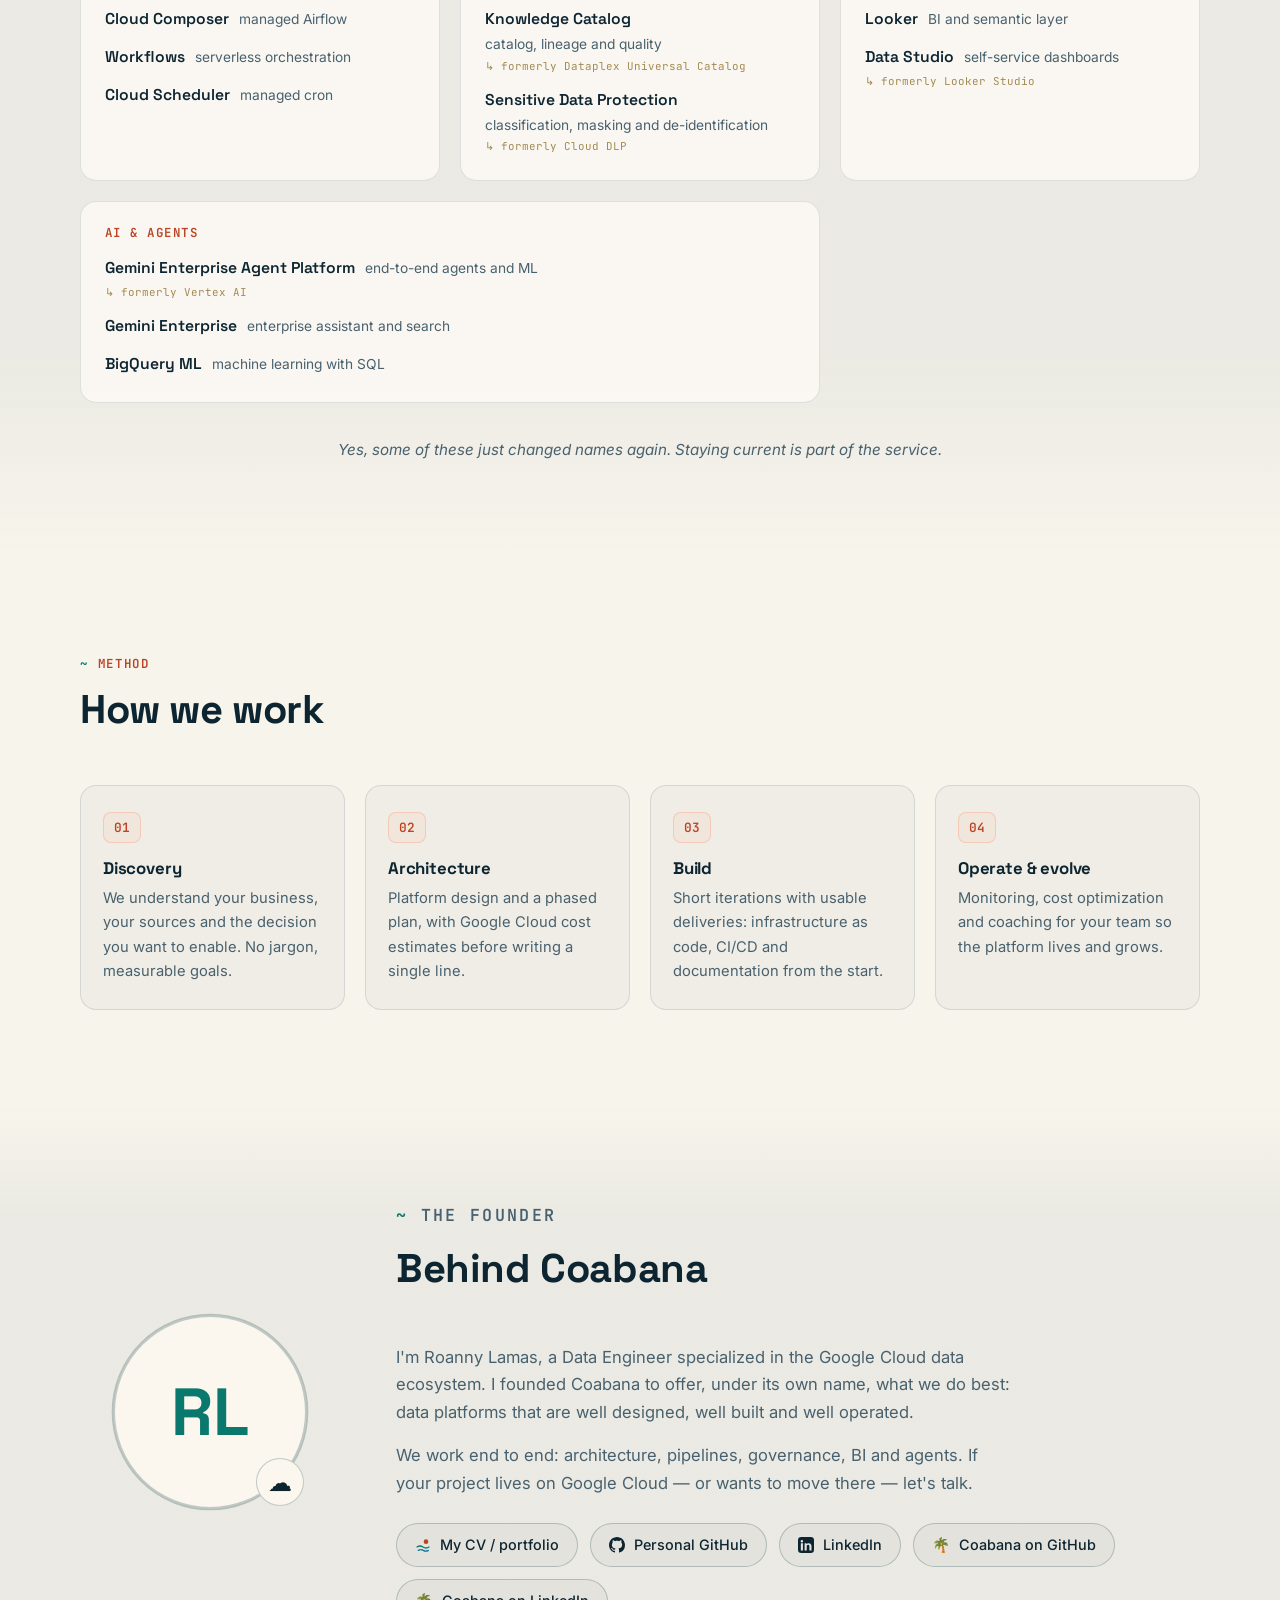
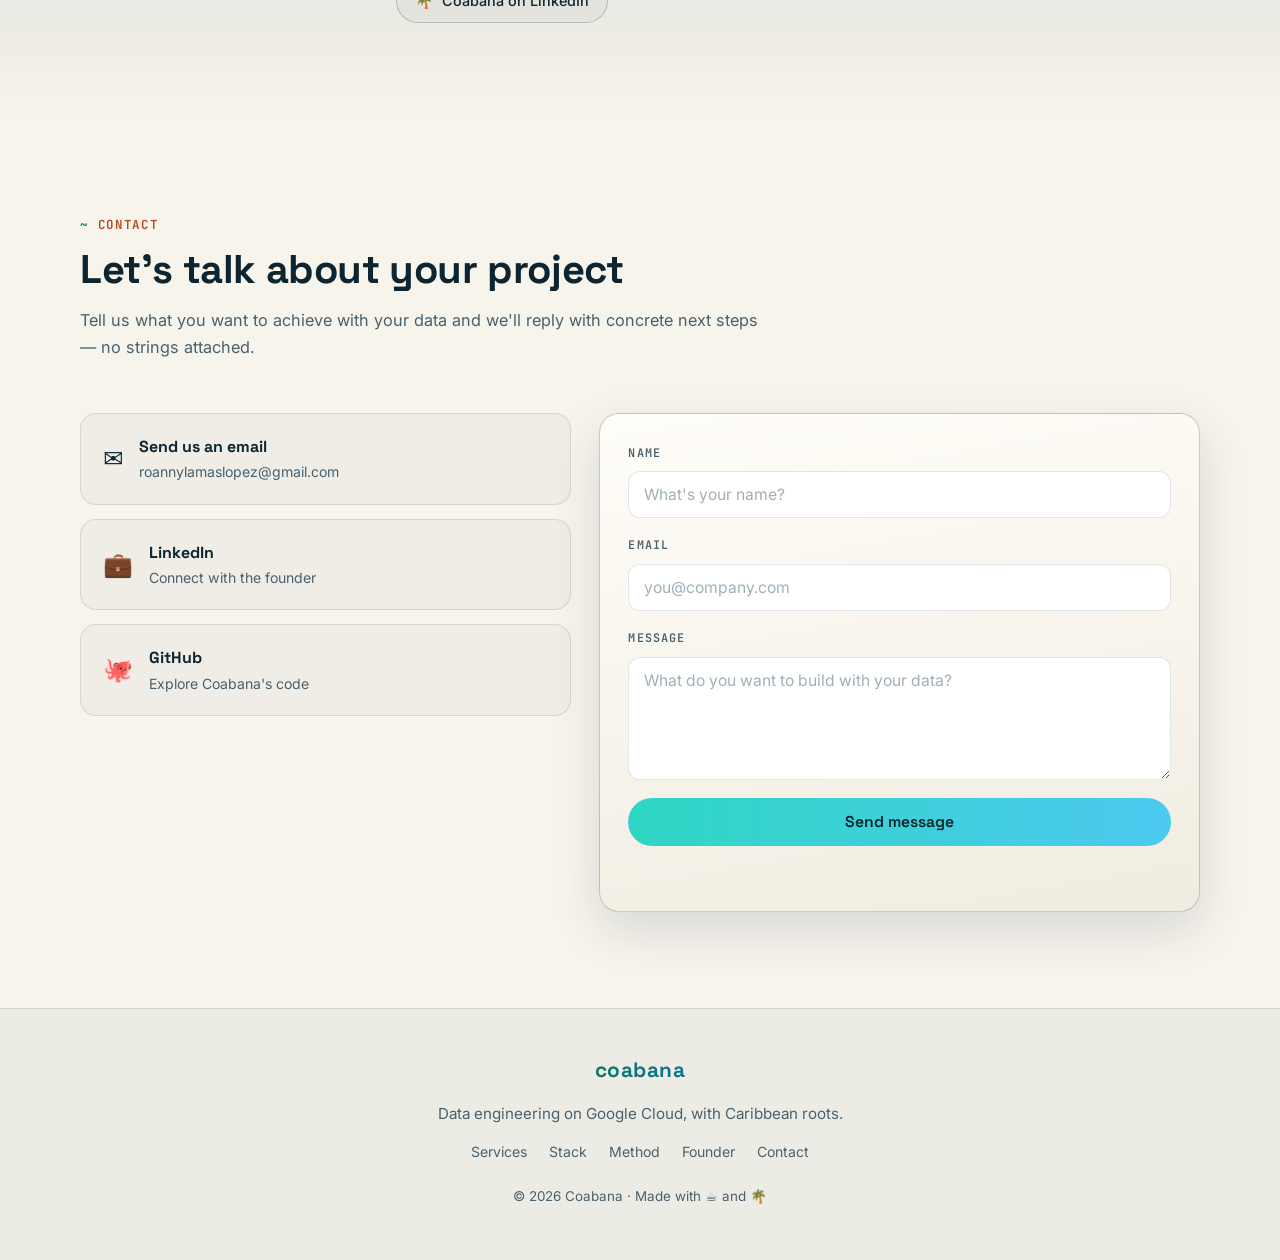
==== commit 8061af9d: "style(light): accents darken to 4.5:1; the nav glyph keeps its literals The light theme's four accen" ====
--- a/index.html
+++ b/index.html
@@ -101,16 +101,16 @@
     <div class="nav-inner">
       <a class="brand" href="#top" aria-label="Coabana — inicio">
         <svg class="brand-glyph" viewBox="0 0 48 48" fill="none" aria-hidden="true">
-          <circle cx="33" cy="13" r="6" fill="var(--coral)"/>
+          <circle cx="33" cy="13" r="6" fill="var(--glyph-coral, var(--coral))"/>
           <path d="M22 42c0-10-1-18-2-24" stroke="url(#trunkGrad)" stroke-width="3" stroke-linecap="round"/>
-          <path d="M20 18C14 14 8 14 4 17c6 1 11 3 16 5" fill="none" stroke="var(--turquoise)" stroke-width="2.6" stroke-linecap="round"/>
-          <path d="M20 18c-2-7-7-10-12-10 4 4 7 8 10 12" fill="none" stroke="var(--turquoise)" stroke-width="2.6" stroke-linecap="round"/>
-          <path d="M20 18c2-6 7-9 13-8-5 3-8 6-11 10" fill="none" stroke="var(--turquoise)" stroke-width="2.6" stroke-linecap="round"/>
-          <path d="M20 18c6-2 12 0 15 4-6-1-11-1-15-1" fill="none" stroke="var(--turquoise)" stroke-width="2.6" stroke-linecap="round"/>
-          <path d="M4 42c4-3 8-3 12 0s8 3 12 0 8-3 12 0" fill="none" stroke="var(--cyan)" stroke-width="2.4" stroke-linecap="round"/>
+          <path d="M20 18C14 14 8 14 4 17c6 1 11 3 16 5" fill="none" stroke="var(--glyph-turquoise, var(--turquoise))" stroke-width="2.6" stroke-linecap="round"/>
+          <path d="M20 18c-2-7-7-10-12-10 4 4 7 8 10 12" fill="none" stroke="var(--glyph-turquoise, var(--turquoise))" stroke-width="2.6" stroke-linecap="round"/>
+          <path d="M20 18c2-6 7-9 13-8-5 3-8 6-11 10" fill="none" stroke="var(--glyph-turquoise, var(--turquoise))" stroke-width="2.6" stroke-linecap="round"/>
+          <path d="M20 18c6-2 12 0 15 4-6-1-11-1-15-1" fill="none" stroke="var(--glyph-turquoise, var(--turquoise))" stroke-width="2.6" stroke-linecap="round"/>
+          <path d="M4 42c4-3 8-3 12 0s8 3 12 0 8-3 12 0" fill="none" stroke="var(--glyph-cyan, var(--cyan))" stroke-width="2.4" stroke-linecap="round"/>
           <defs>
             <linearGradient id="trunkGrad" x1="20" y1="18" x2="22" y2="42" gradientUnits="userSpaceOnUse">
-              <stop offset="0" stop-color="var(--turquoise)"/><stop offset="1" stop-color="var(--cyan)"/>
+              <stop offset="0" stop-color="var(--glyph-turquoise, var(--turquoise))"/><stop offset="1" stop-color="var(--glyph-cyan, var(--cyan))"/>
             </linearGradient>
           </defs>
         </svg>
--- a/css/style.css
+++ b/css/style.css
@@ -17,6 +17,12 @@
   --cyan: #4cc9f0;
   --coral: #ff8f6b;
   --sand: #f4d58d;
+  /* Los colores del glifo (.brand-glyph): en oscuro, los acentos; en claro,
+     los literales de la variante clara, que no siguen a los acentos
+     (DESIGN.md § Marca gráfica) */
+  --glyph-coral: var(--coral);
+  --glyph-turquoise: var(--turquoise);
+  --glyph-cyan: var(--cyan);
 
   --grad-sea: linear-gradient(92deg, var(--turquoise), var(--cyan));
   --grad-sunset: linear-gradient(92deg, var(--coral), var(--sand));
@@ -78,10 +84,13 @@
   --line-strong: rgba(9, 55, 66, 0.24);
   --ink: #0d2531;
   --muted: #48616e;
-  --turquoise: #0b8b7d;
-  --cyan: #0f7ea6;
-  --coral: #c94b28;
-  --sand: #8a6a1d;
+  --turquoise: #0a786c;
+  --cyan: #0e7398;
+  --coral: #b94525;
+  --sand: #85661c;
+  --glyph-coral: #c94b28;
+  --glyph-turquoise: #0b8b7d;
+  --glyph-cyan: #0f7ea6;
 
   --shadow: 0 18px 50px rgba(31, 45, 70, 0.14);
   --raise: rgba(9, 55, 66, 0.03);
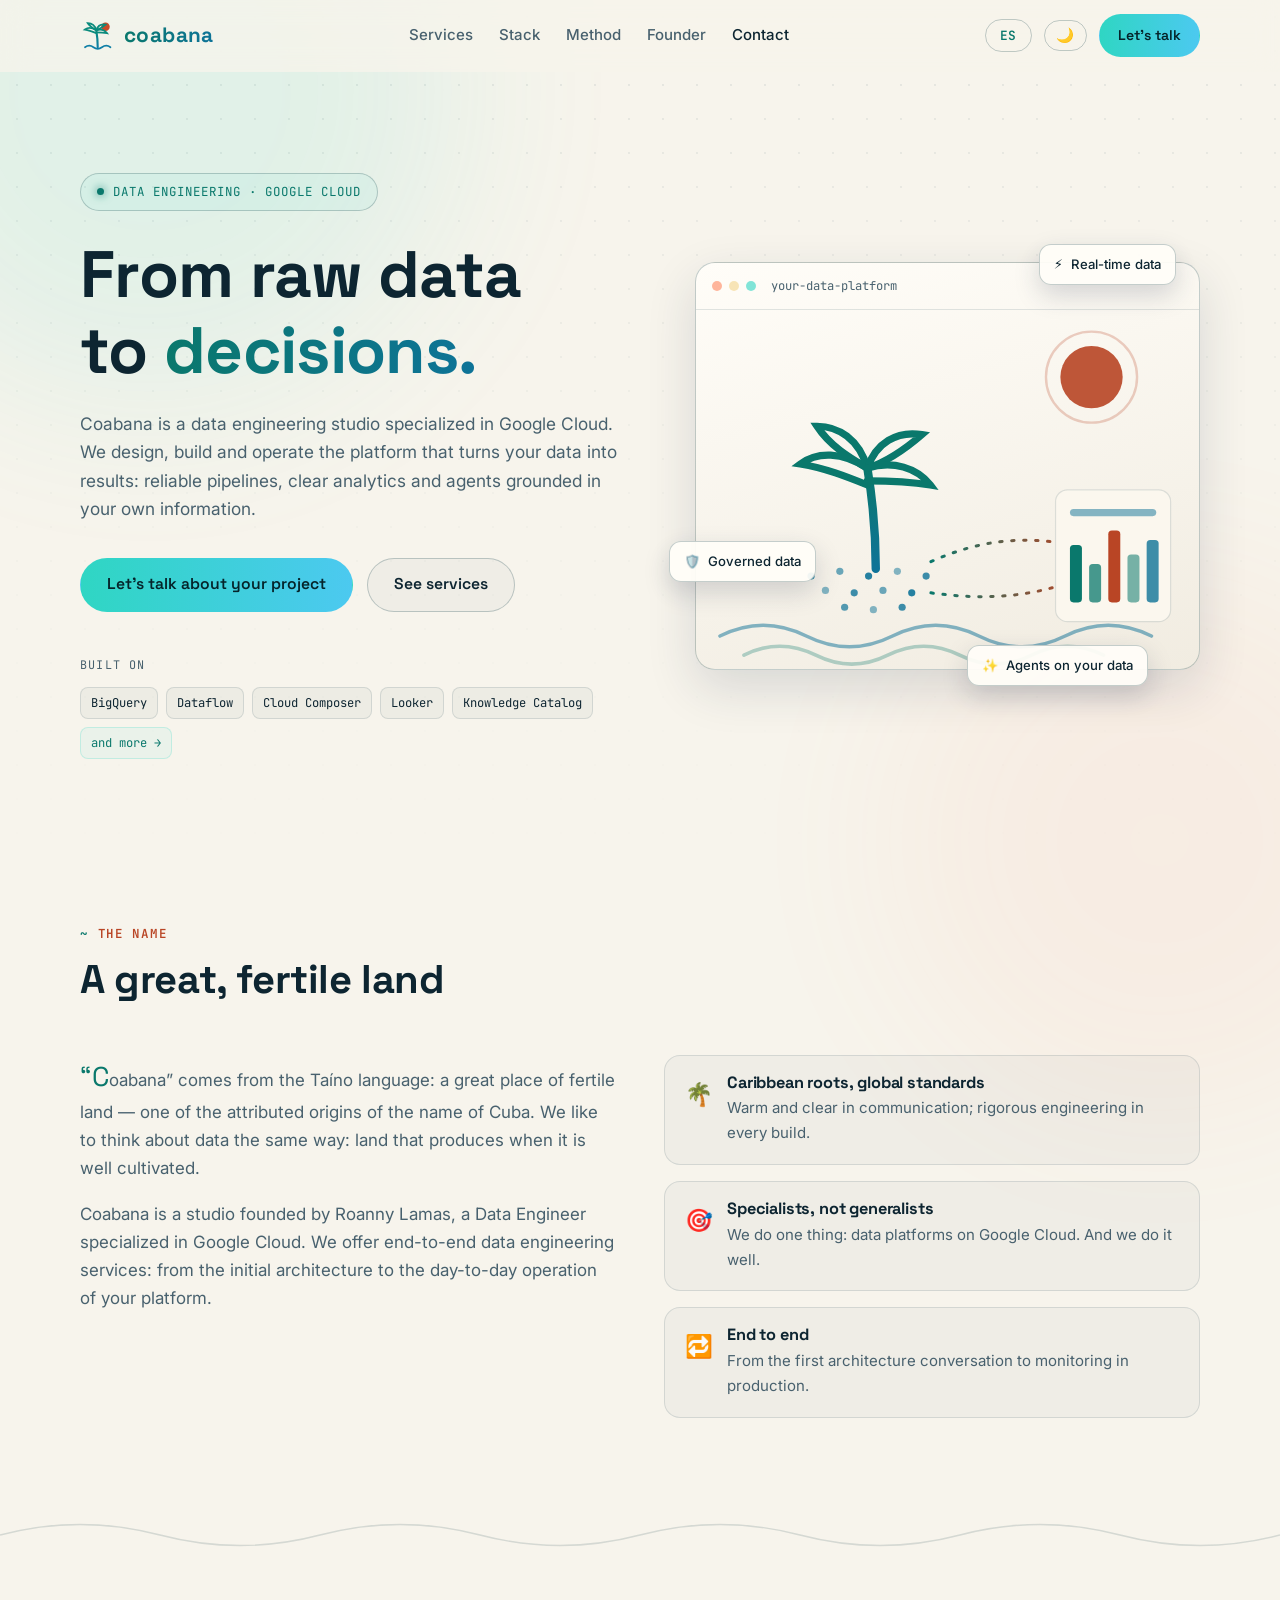
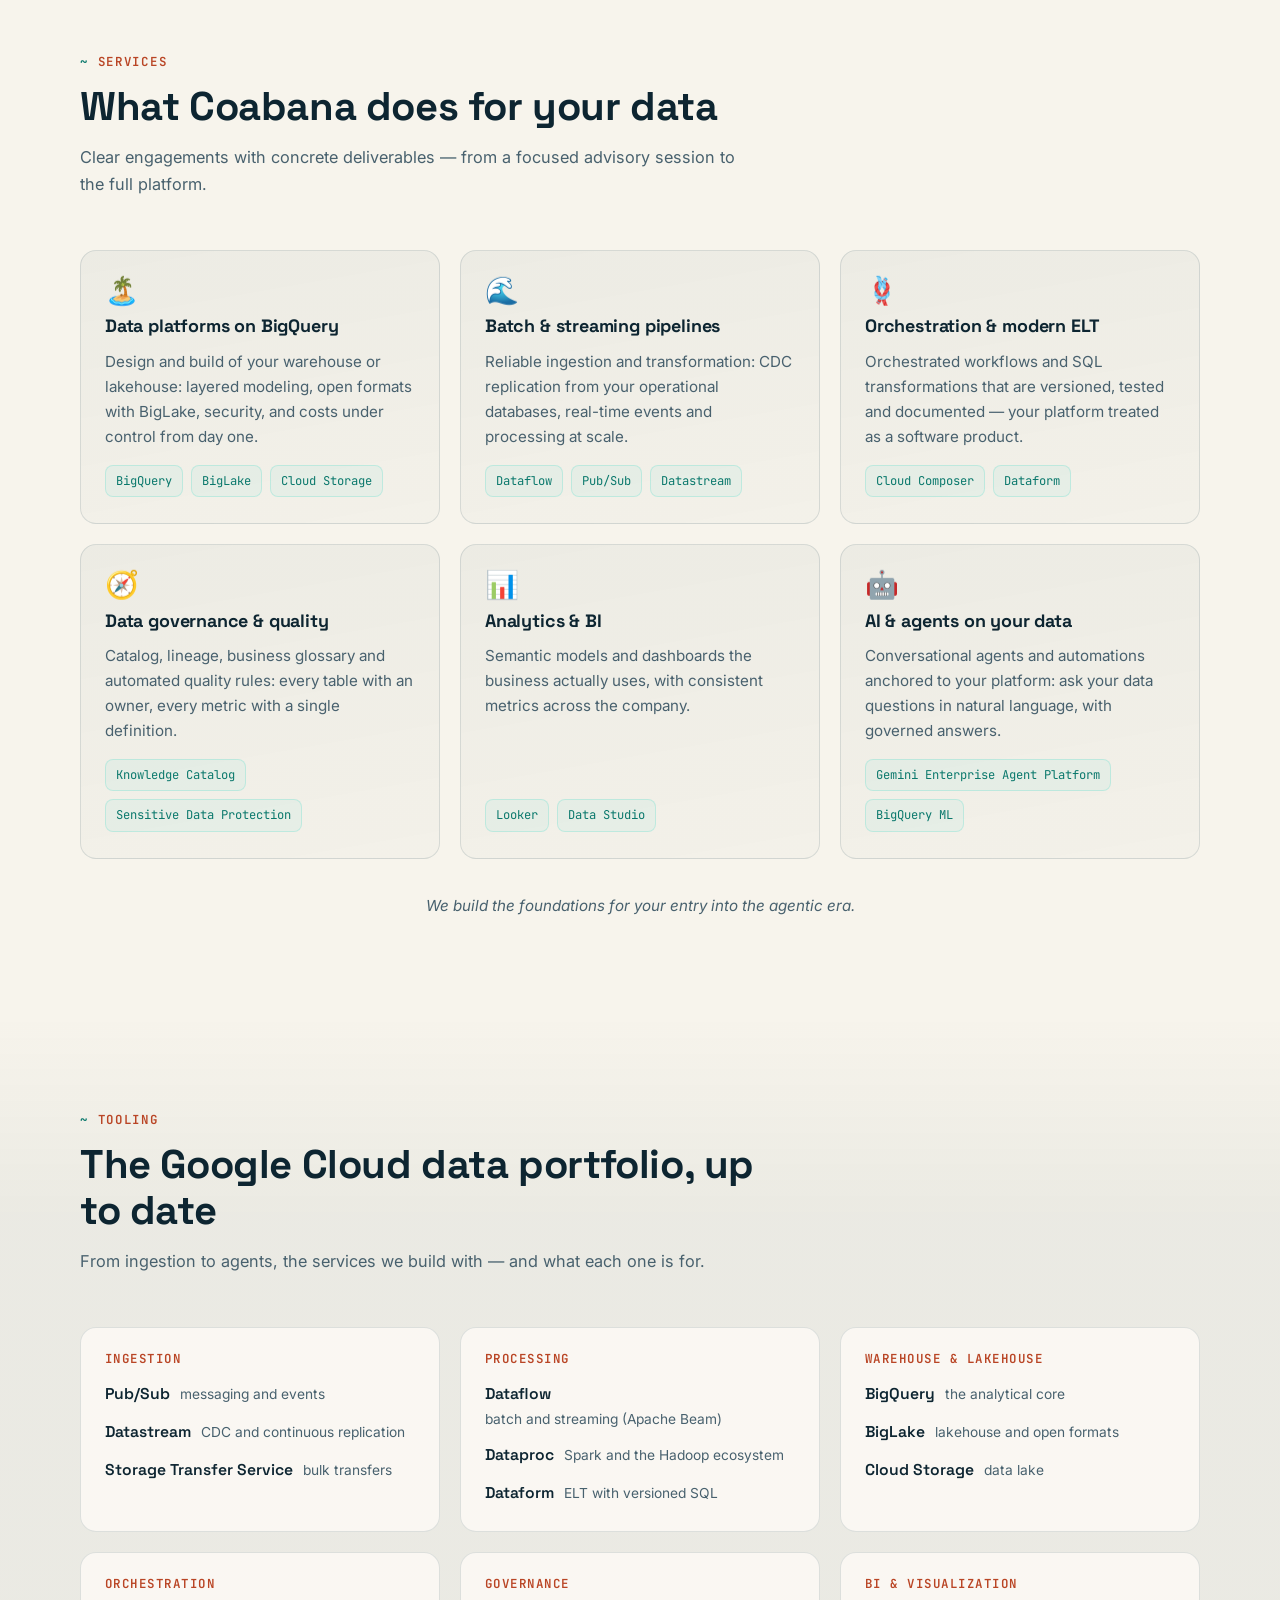
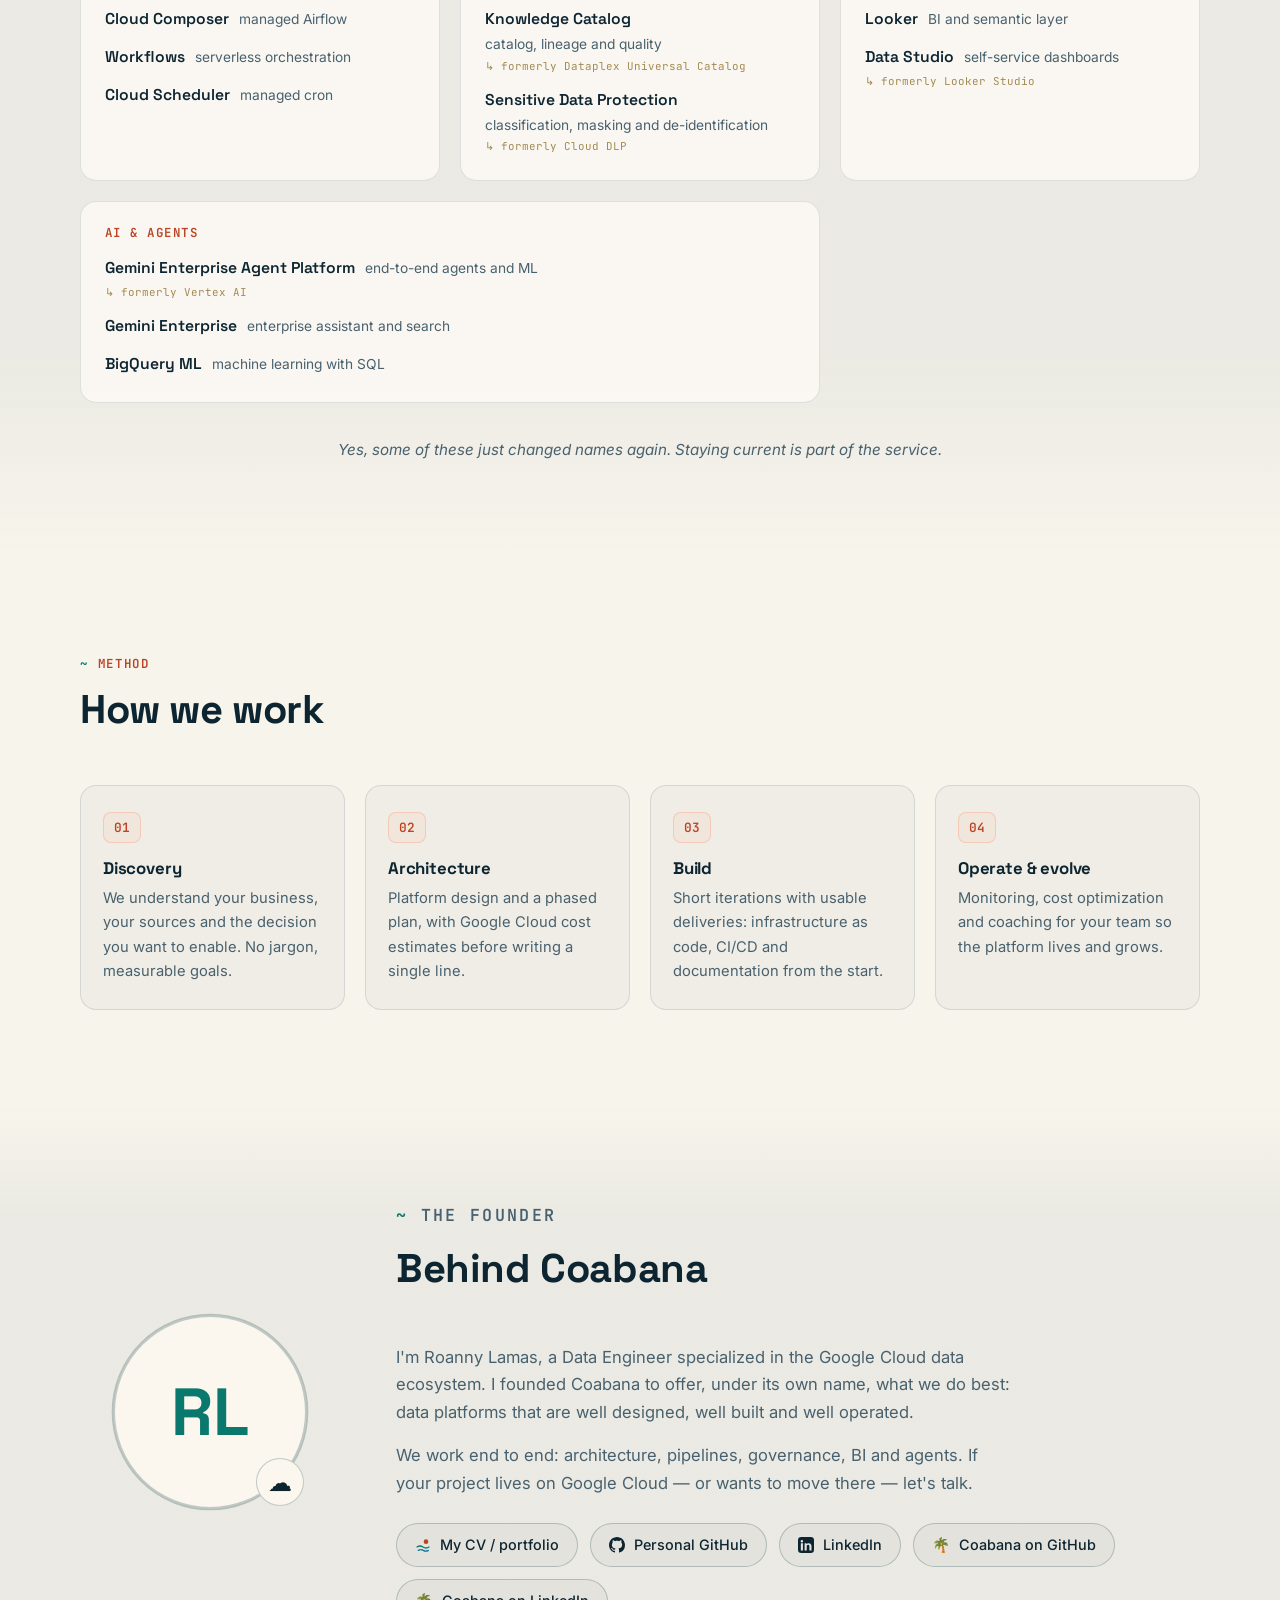
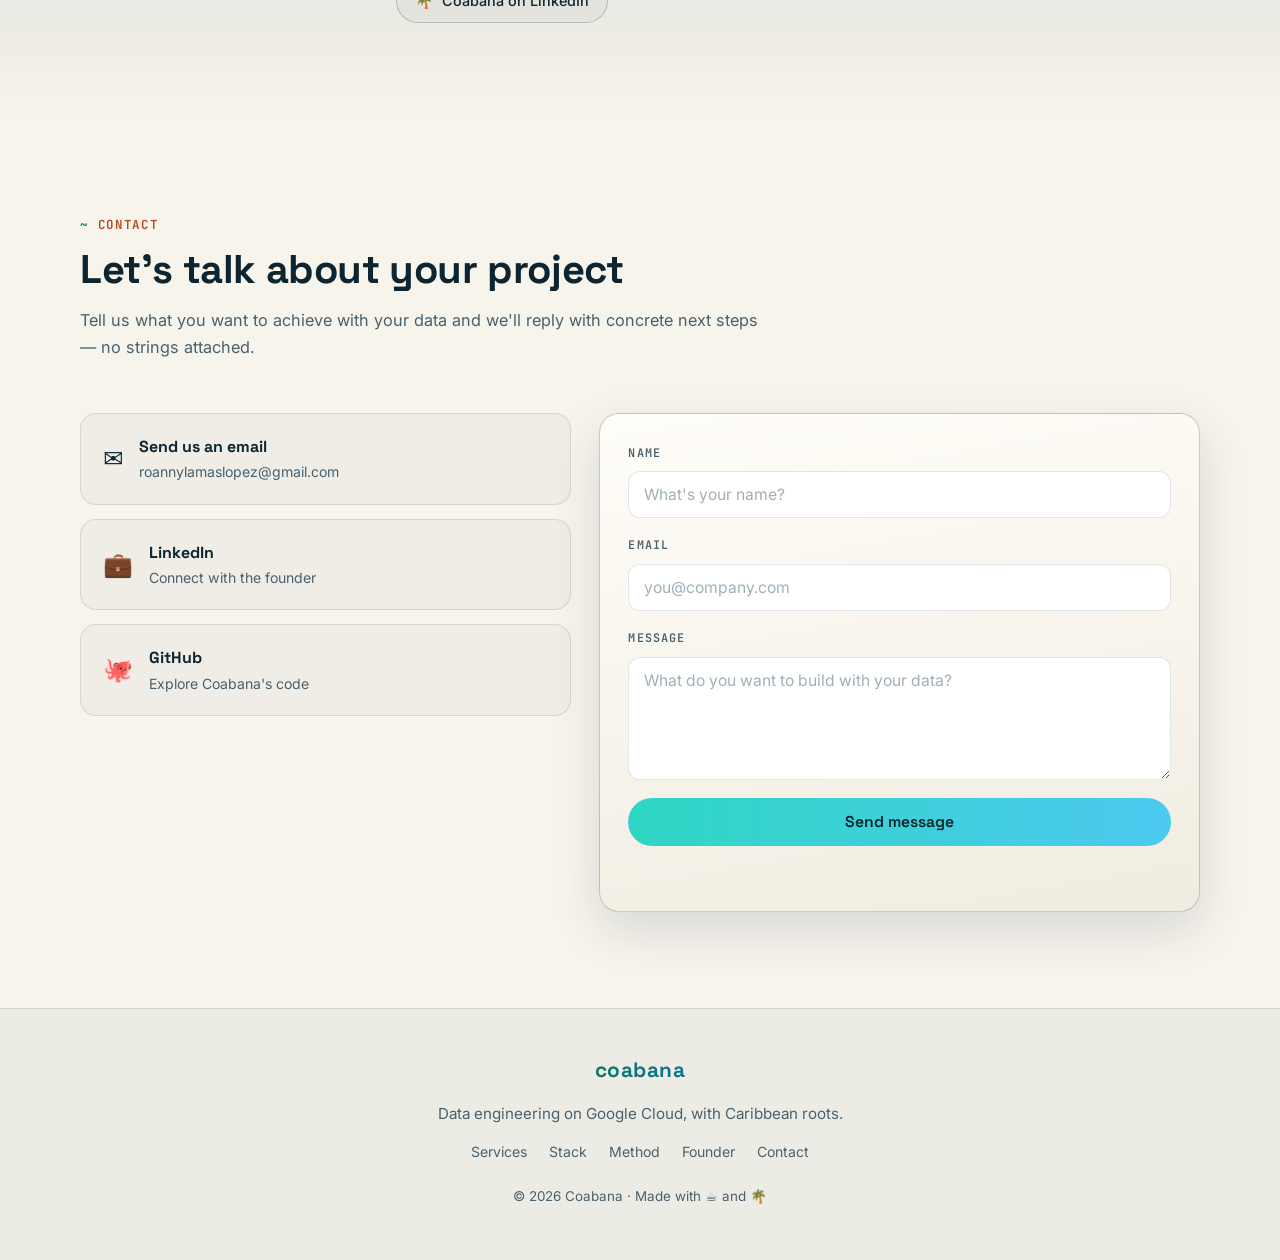
==== commit 4c8b949d: "feat(brand): the glyph closes at its crown and centres in its box The site follows coabana-brand@d65" ====
--- a/index.html
+++ b/index.html
@@ -101,13 +101,15 @@
     <div class="nav-inner">
       <a class="brand" href="#top" aria-label="Coabana — inicio">
         <svg class="brand-glyph" viewBox="0 0 48 48" fill="none" aria-hidden="true">
-          <circle cx="33" cy="13" r="6" fill="var(--glyph-coral, var(--coral))"/>
-          <path d="M22 42c0-10-1-18-2-24" stroke="url(#trunkGrad)" stroke-width="3" stroke-linecap="round"/>
-          <path d="M20 18C14 14 8 14 4 17c6 1 11 3 16 5" fill="none" stroke="var(--glyph-turquoise, var(--turquoise))" stroke-width="2.6" stroke-linecap="round"/>
-          <path d="M20 18c-2-7-7-10-12-10 4 4 7 8 10 12" fill="none" stroke="var(--glyph-turquoise, var(--turquoise))" stroke-width="2.6" stroke-linecap="round"/>
-          <path d="M20 18c2-6 7-9 13-8-5 3-8 6-11 10" fill="none" stroke="var(--glyph-turquoise, var(--turquoise))" stroke-width="2.6" stroke-linecap="round"/>
-          <path d="M20 18c6-2 12 0 15 4-6-1-11-1-15-1" fill="none" stroke="var(--glyph-turquoise, var(--turquoise))" stroke-width="2.6" stroke-linecap="round"/>
-          <path d="M4 42c4-3 8-3 12 0s8 3 12 0 8-3 12 0" fill="none" stroke="var(--glyph-cyan, var(--cyan))" stroke-width="2.4" stroke-linecap="round"/>
+          <g transform="translate(3 -2.075)">
+            <circle cx="33" cy="13" r="6" fill="var(--glyph-coral, var(--coral))"/>
+            <path d="M22 42c0-10-1-18-2-24" stroke="url(#trunkGrad)" stroke-width="3" stroke-linecap="round"/>
+            <path d="M20 18C14 14 8 14 4 17c6 1 11 3 16 5" fill="none" stroke="var(--glyph-turquoise, var(--turquoise))" stroke-width="2.6" stroke-linecap="round"/>
+            <path d="M20 18C18 11 13 8 8 8C11 12.6 15.6 15.4 20 18" fill="none" stroke="var(--glyph-turquoise, var(--turquoise))" stroke-width="2.6" stroke-linecap="round"/>
+            <path d="M20 18C22 12 27 9 33 10C28.4 14 23.6 16.8 20 18" fill="none" stroke="var(--glyph-turquoise, var(--turquoise))" stroke-width="2.6" stroke-linecap="round"/>
+            <path d="M20 18c6-2 12 0 15 4-6-1-11-1-15-1" fill="none" stroke="var(--glyph-turquoise, var(--turquoise))" stroke-width="2.6" stroke-linecap="round"/>
+            <path d="M4 42c4-3 8-3 12 0s8 3 12 0 8-3 12 0" fill="none" stroke="var(--glyph-cyan, var(--cyan))" stroke-width="2.4" stroke-linecap="round"/>
+          </g>
           <defs>
             <linearGradient id="trunkGrad" x1="20" y1="18" x2="22" y2="42" gradientUnits="userSpaceOnUse">
               <stop offset="0" stop-color="var(--glyph-turquoise, var(--turquoise))"/><stop offset="1" stop-color="var(--glyph-cyan, var(--cyan))"/>
@@ -187,8 +189,8 @@
               <g transform="translate(73 69) scale(3.5)" fill="none" stroke-linecap="round">
                 <path d="M22 42c0-10-1-18-2-24" stroke="url(#heroPalmTrunk)" stroke-width="2"/>
                 <path d="M20 18C14 14 8 14 4 17c6 1 11 3 16 5" stroke="var(--turquoise)" stroke-width="1.714"/>
-                <path d="M20 18c-2-7-7-10-12-10 4 4 7 8 10 12" stroke="var(--turquoise)" stroke-width="1.714"/>
-                <path d="M20 18c2-6 7-9 13-8-5 3-8 6-11 10" stroke="var(--turquoise)" stroke-width="1.714"/>
+                <path d="M20 18C18 11 13 8 8 8C11 12.6 15.6 15.4 20 18" stroke="var(--turquoise)" stroke-width="1.714"/>
+                <path d="M20 18C22 12 27 9 33 10C28.4 14 23.6 16.8 20 18" stroke="var(--turquoise)" stroke-width="1.714"/>
                 <path d="M20 18c6-2 12 0 15 4-6-1-11-1-15-1" stroke="var(--turquoise)" stroke-width="1.714"/>
               </g>
               <!-- isla de datos: rejilla de puntos -->
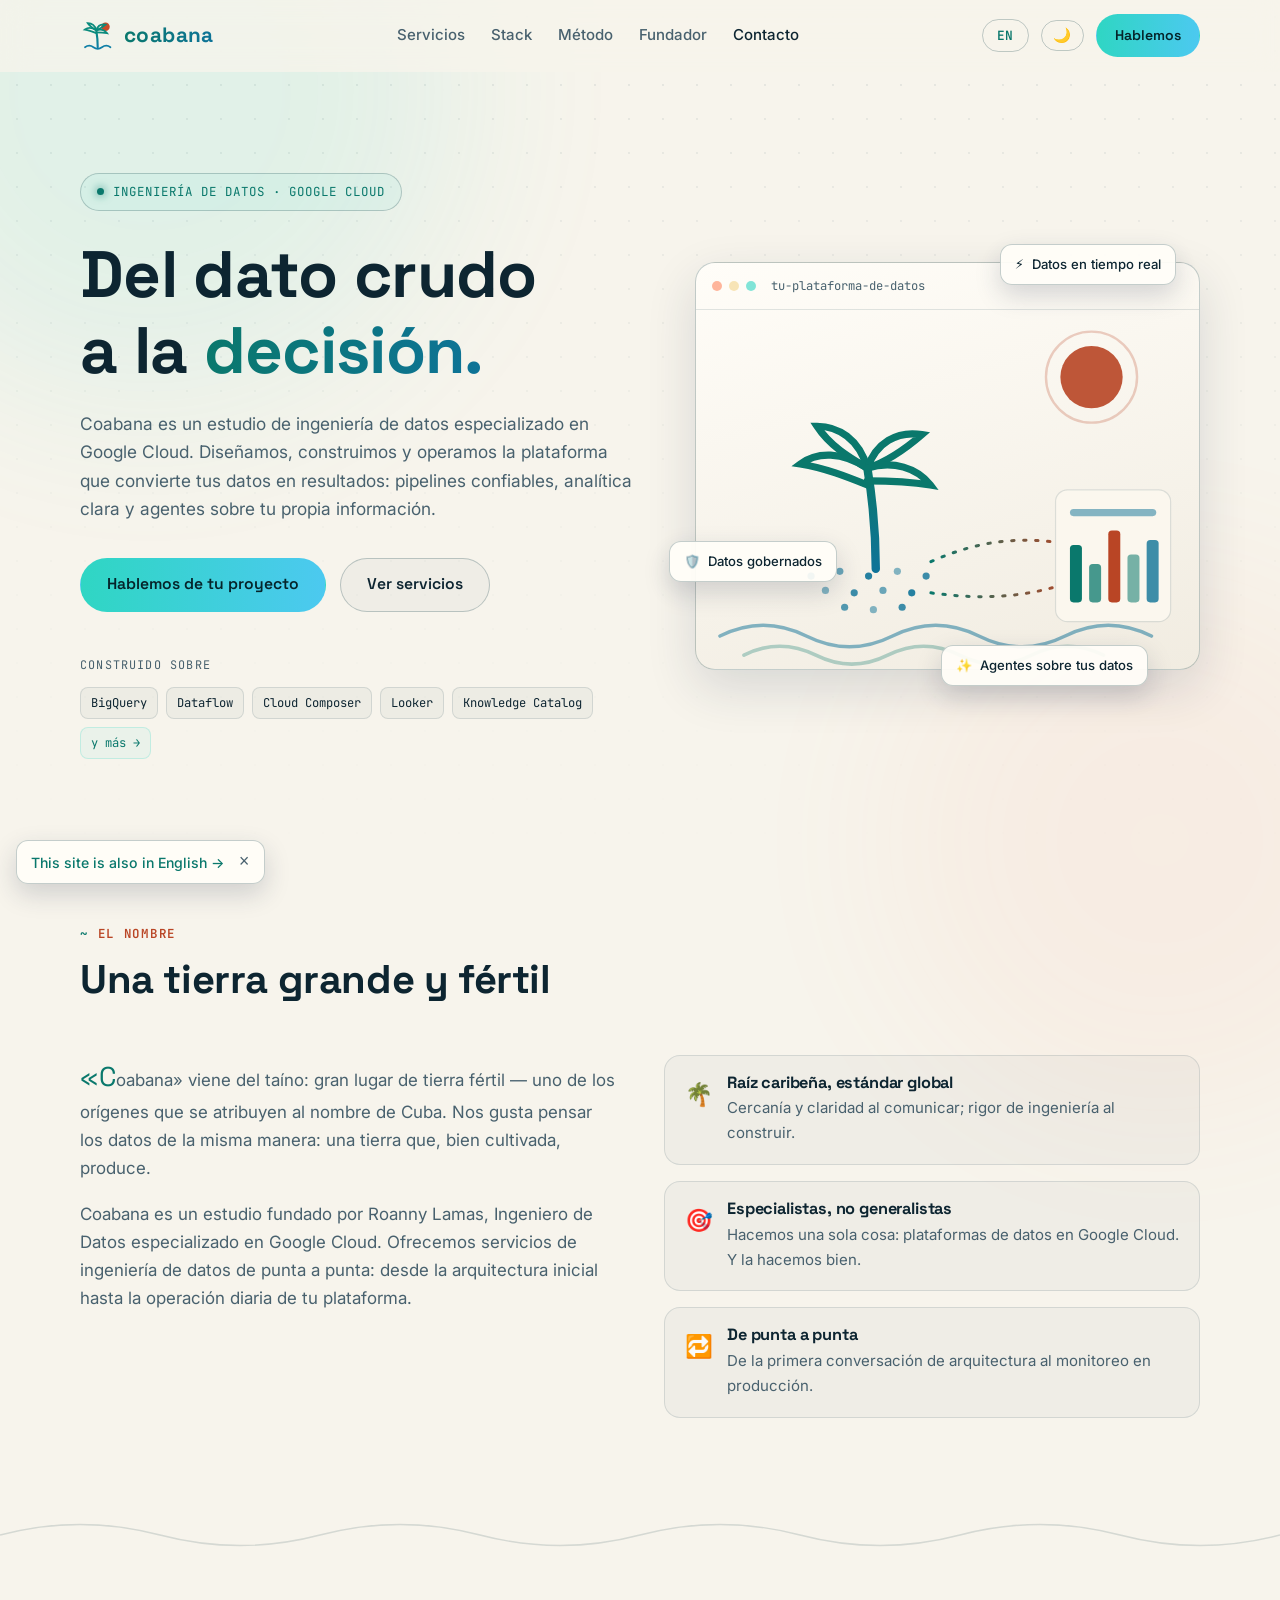
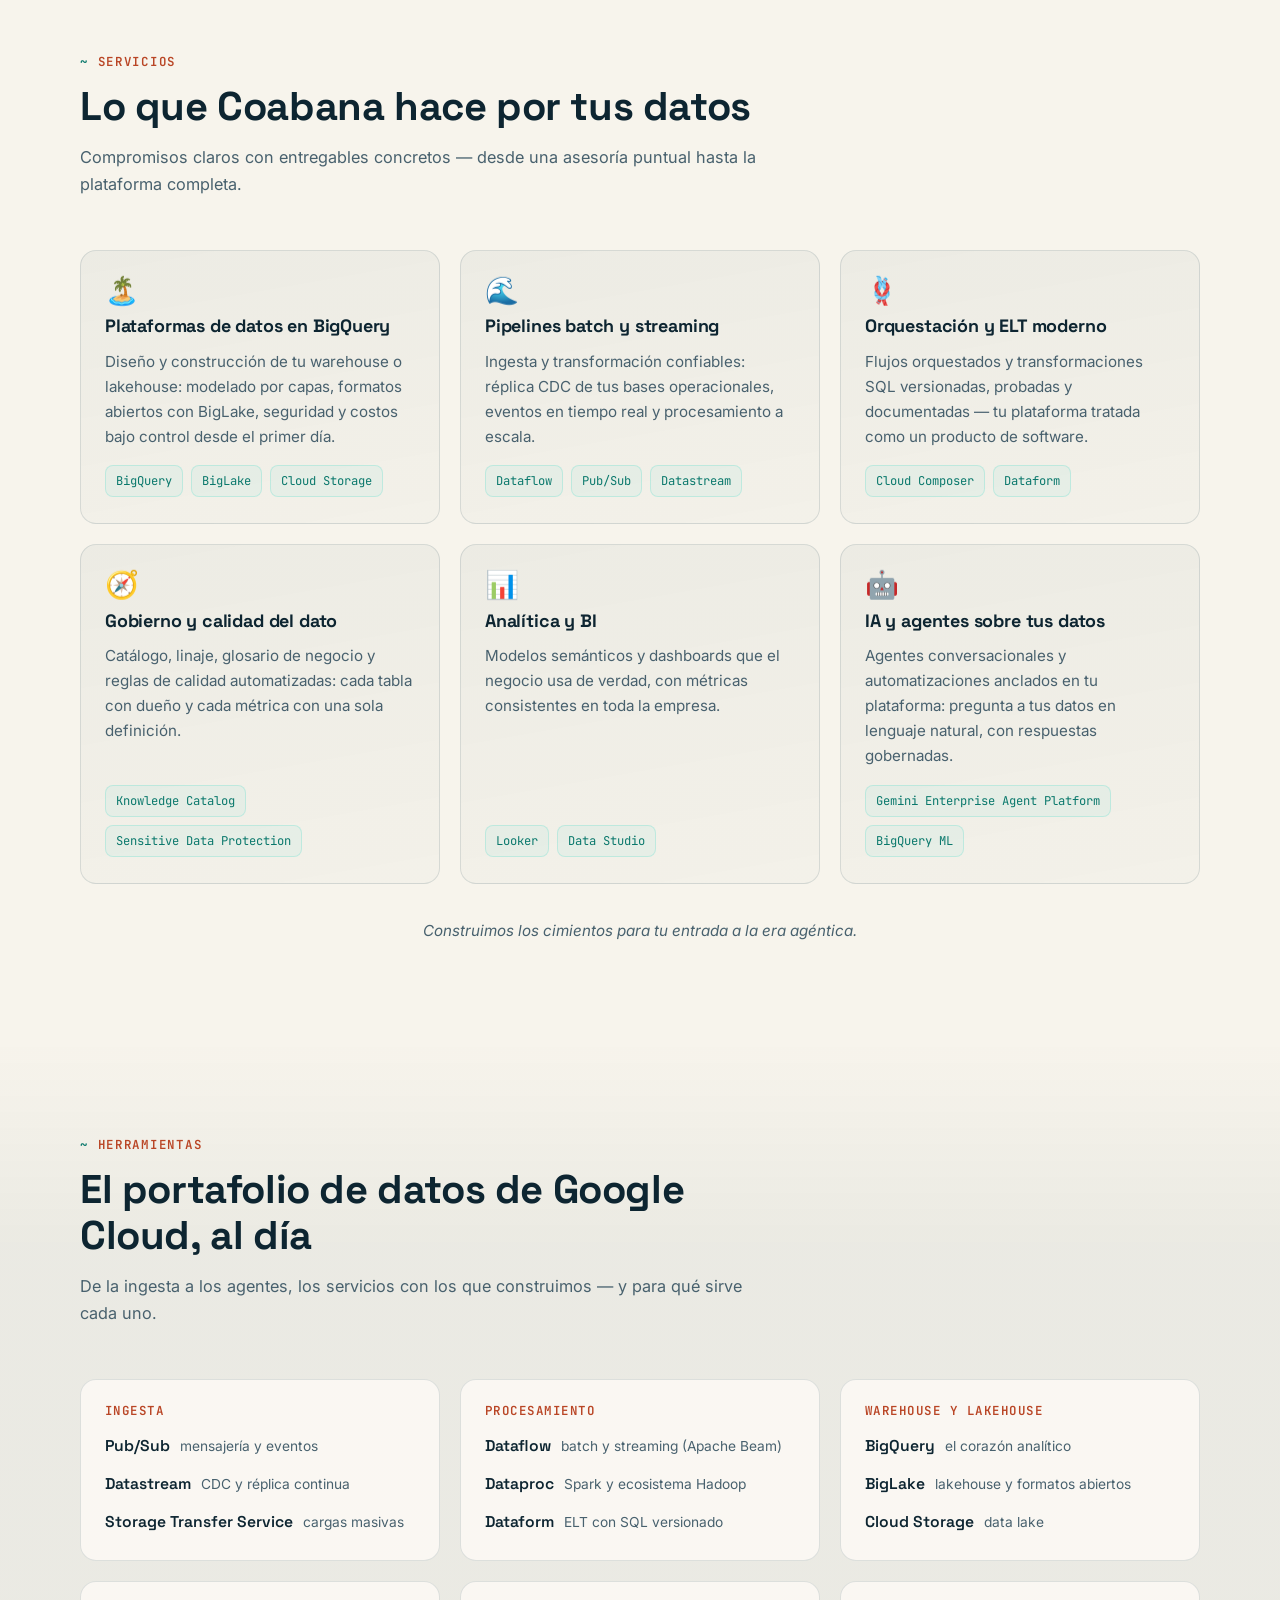
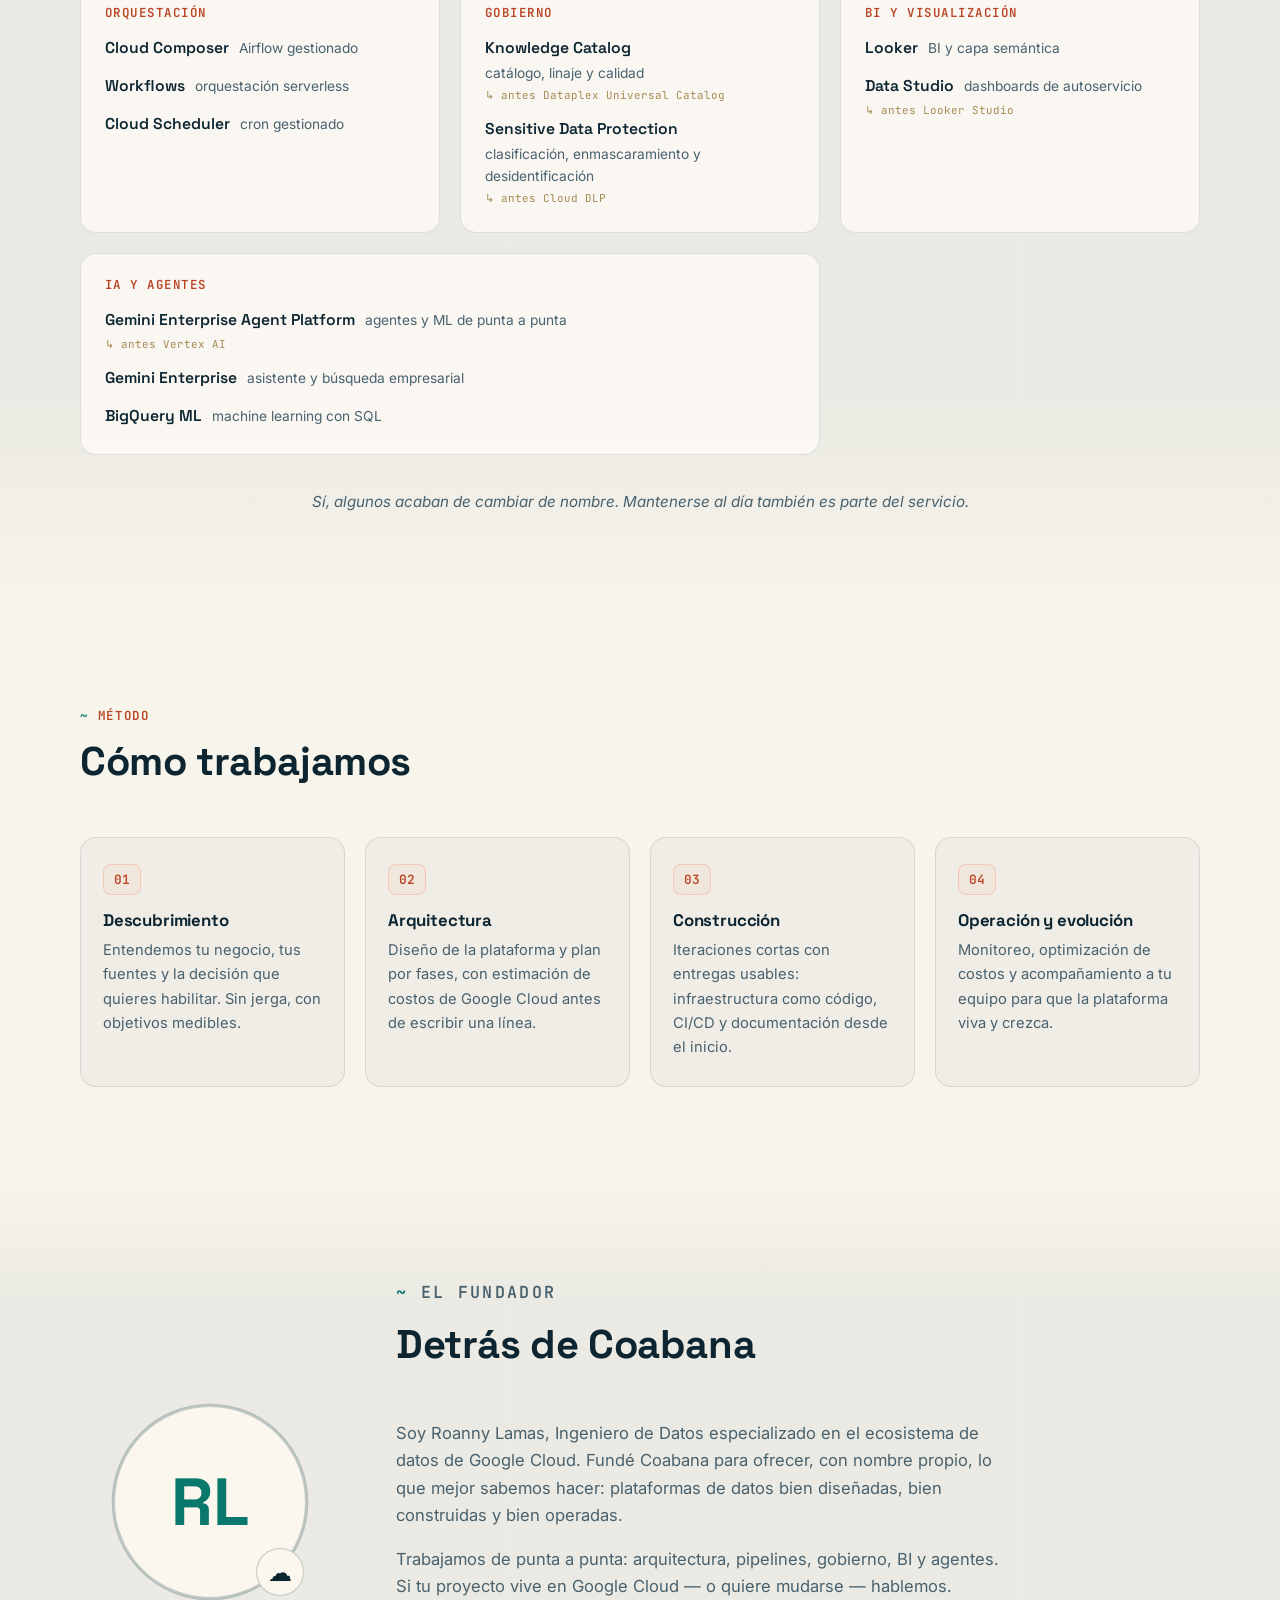
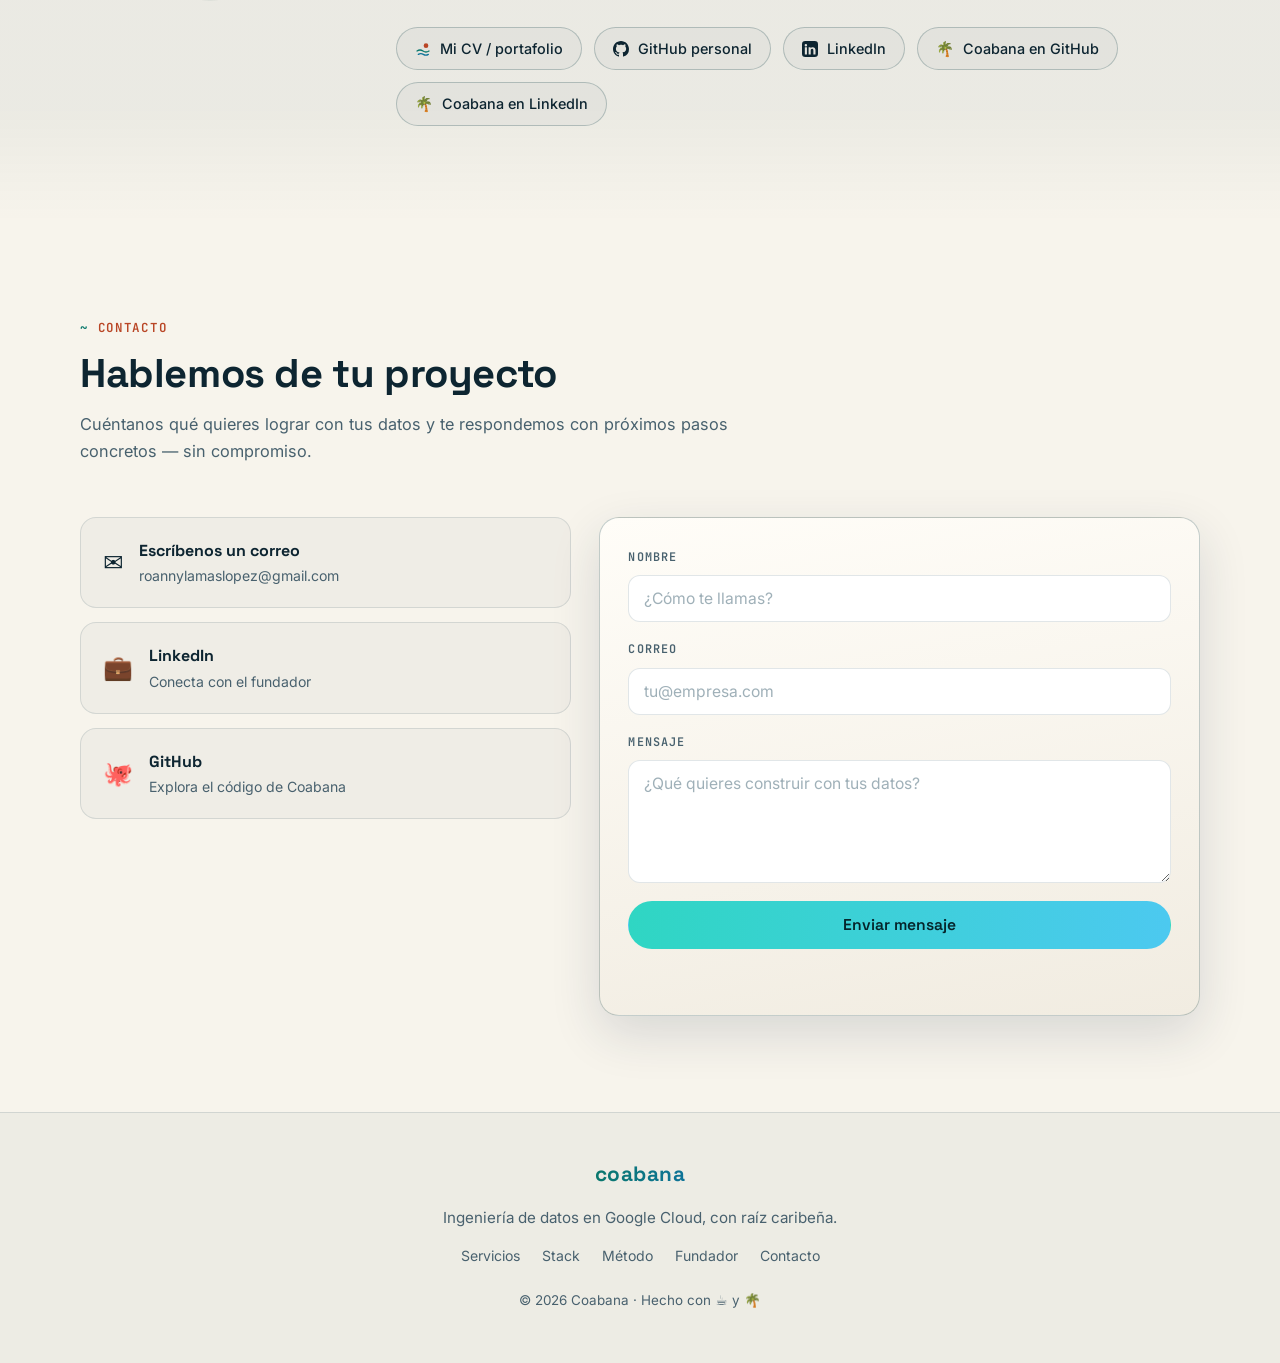
==== commit 3bf01206: "feat(i18n): a static English page at /en/, generated from the source Crawlers and link previews (Goo" ====
--- a/index.html
+++ b/index.html
@@ -10,15 +10,16 @@
 
   <link rel="canonical" href="https://coabana.github.io/">
 
-  <!-- Versiones por idioma (la página cambia con ?lang=) -->
+  <!-- Versiones por idioma: / en español y /en/ en inglés, generada por
+       tools/build_en.py desde este archivo y js/i18n.js -->
   <link rel="alternate" hreflang="es" href="https://coabana.github.io/">
-  <link rel="alternate" hreflang="en" href="https://coabana.github.io/?lang=en">
+  <link rel="alternate" hreflang="en" href="https://coabana.github.io/en/">
   <link rel="alternate" hreflang="x-default" href="https://coabana.github.io/">
 
   <!-- Open Graph -->
   <meta property="og:type" content="website">
-  <meta property="og:title" content="Coabana — Ingeniería de Datos en Google Cloud">
-  <meta property="og:description" content="Plataformas de datos en Google Cloud: pipelines confiables, analítica clara y agentes sobre tus propios datos.">
+  <meta property="og:title" content="Coabana — Ingeniería de Datos en Google Cloud" data-i18n-content="meta.title">
+  <meta property="og:description" content="Plataformas de datos en Google Cloud: pipelines confiables, analítica clara y agentes sobre tus propios datos." data-i18n-content="og.desc">
   <meta property="og:url" content="https://coabana.github.io/">
   <meta property="og:site_name" content="Coabana">
   <meta property="og:locale" content="es_ES">
@@ -26,12 +27,12 @@
   <meta property="og:image" content="https://coabana.github.io/og-image.jpg">
   <meta property="og:image:width" content="1200">
   <meta property="og:image:height" content="630">
-  <meta property="og:image:alt" content="Coabana — Ingeniería de Datos en Google Cloud">
+  <meta property="og:image:alt" content="Coabana — Ingeniería de Datos en Google Cloud" data-i18n-content="meta.title">
 
   <!-- Twitter -->
   <meta name="twitter:card" content="summary_large_image">
-  <meta name="twitter:title" content="Coabana — Ingeniería de Datos en Google Cloud">
-  <meta name="twitter:description" content="Plataformas de datos en Google Cloud: pipelines confiables, analítica clara y agentes sobre tus propios datos.">
+  <meta name="twitter:title" content="Coabana — Ingeniería de Datos en Google Cloud" data-i18n-content="meta.title">
+  <meta name="twitter:description" content="Plataformas de datos en Google Cloud: pipelines confiables, analítica clara y agentes sobre tus propios datos." data-i18n-content="og.desc">
   <meta name="twitter:image" content="https://coabana.github.io/og-image.jpg">
   <meta name="twitter:creator" content="@roannyll">
 
@@ -99,7 +100,7 @@
   <!-- ══════════ NAV ══════════ -->
   <header class="nav" id="nav">
     <div class="nav-inner">
-      <a class="brand" href="#top" aria-label="Coabana — inicio">
+      <a class="brand" href="#top" aria-label="Coabana — inicio" data-i18n-aria-label="nav.home">
         <svg class="brand-glyph" viewBox="0 0 48 48" fill="none" aria-hidden="true">
           <g transform="translate(3 -2.075)">
             <circle cx="33" cy="13" r="6" fill="var(--glyph-coral, var(--coral))"/>
@@ -119,7 +120,7 @@
         <span class="brand-name">coabana</span>
       </a>
 
-      <nav class="nav-links" id="navLinks" aria-label="Secciones">
+      <nav class="nav-links" id="navLinks" aria-label="Secciones" data-i18n-aria-label="nav.sections">
         <a href="#services" data-i18n="nav.services">Servicios</a>
         <a href="#stack" data-i18n="nav.stack">Stack</a>
         <a href="#process" data-i18n="nav.process">Método</a>
@@ -579,11 +580,11 @@
   <!-- ══════════ FOOTER ══════════ -->
   <footer class="footer">
     <div class="container footer-inner">
-      <a class="brand" href="#top" aria-label="Coabana — inicio">
+      <a class="brand" href="#top" aria-label="Coabana — inicio" data-i18n-aria-label="nav.home">
         <span class="brand-name">coabana</span>
       </a>
       <p class="footer-tag" data-i18n="footer.tag">Ingeniería de datos en Google Cloud, con raíz caribeña.</p>
-      <nav class="footer-links" aria-label="Secciones (pie)">
+      <nav class="footer-links" aria-label="Secciones (pie)" data-i18n-aria-label="footer.sections">
         <a href="#services" data-i18n="nav.services">Servicios</a>
         <a href="#stack" data-i18n="nav.stack">Stack</a>
         <a href="#process" data-i18n="nav.process">Método</a>
--- a/css/style.css
+++ b/css/style.css
@@ -291,6 +291,42 @@
   background: var(--tint-8);
 }
 
+/* Aviso de la página en inglés: solo en /, para navegadores en otro
+   idioma sin elección guardada (js/main.js); se cierra y no vuelve */
+.lang-hint {
+  position: fixed;
+  left: 16px;
+  bottom: 16px;
+  z-index: 60;
+  display: inline-flex;
+  align-items: center;
+  gap: 6px;
+  max-width: calc(100% - 32px);
+  font-size: 0.88rem;
+  font-weight: 500;
+  background: var(--float-bg);
+  border: 1px solid var(--line-strong);
+  border-radius: 12px;
+  padding: 6px 6px 6px 14px;
+  box-shadow: var(--float-shadow);
+}
+
+.lang-hint a { color: var(--turquoise); text-decoration: none; }
+.lang-hint a:hover { text-decoration: underline; }
+
+.lang-hint-close {
+  font-size: 1.1rem;
+  line-height: 1;
+  color: var(--muted);
+  background: transparent;
+  border: 0;
+  border-radius: 8px;
+  padding: 6px 9px;
+  cursor: pointer;
+}
+
+.lang-hint-close:hover { color: var(--ink); background: var(--tint-8); }
+
 /* ── Botones ──────────────────────────────────────────── */
 .btn {
   display: inline-flex;
